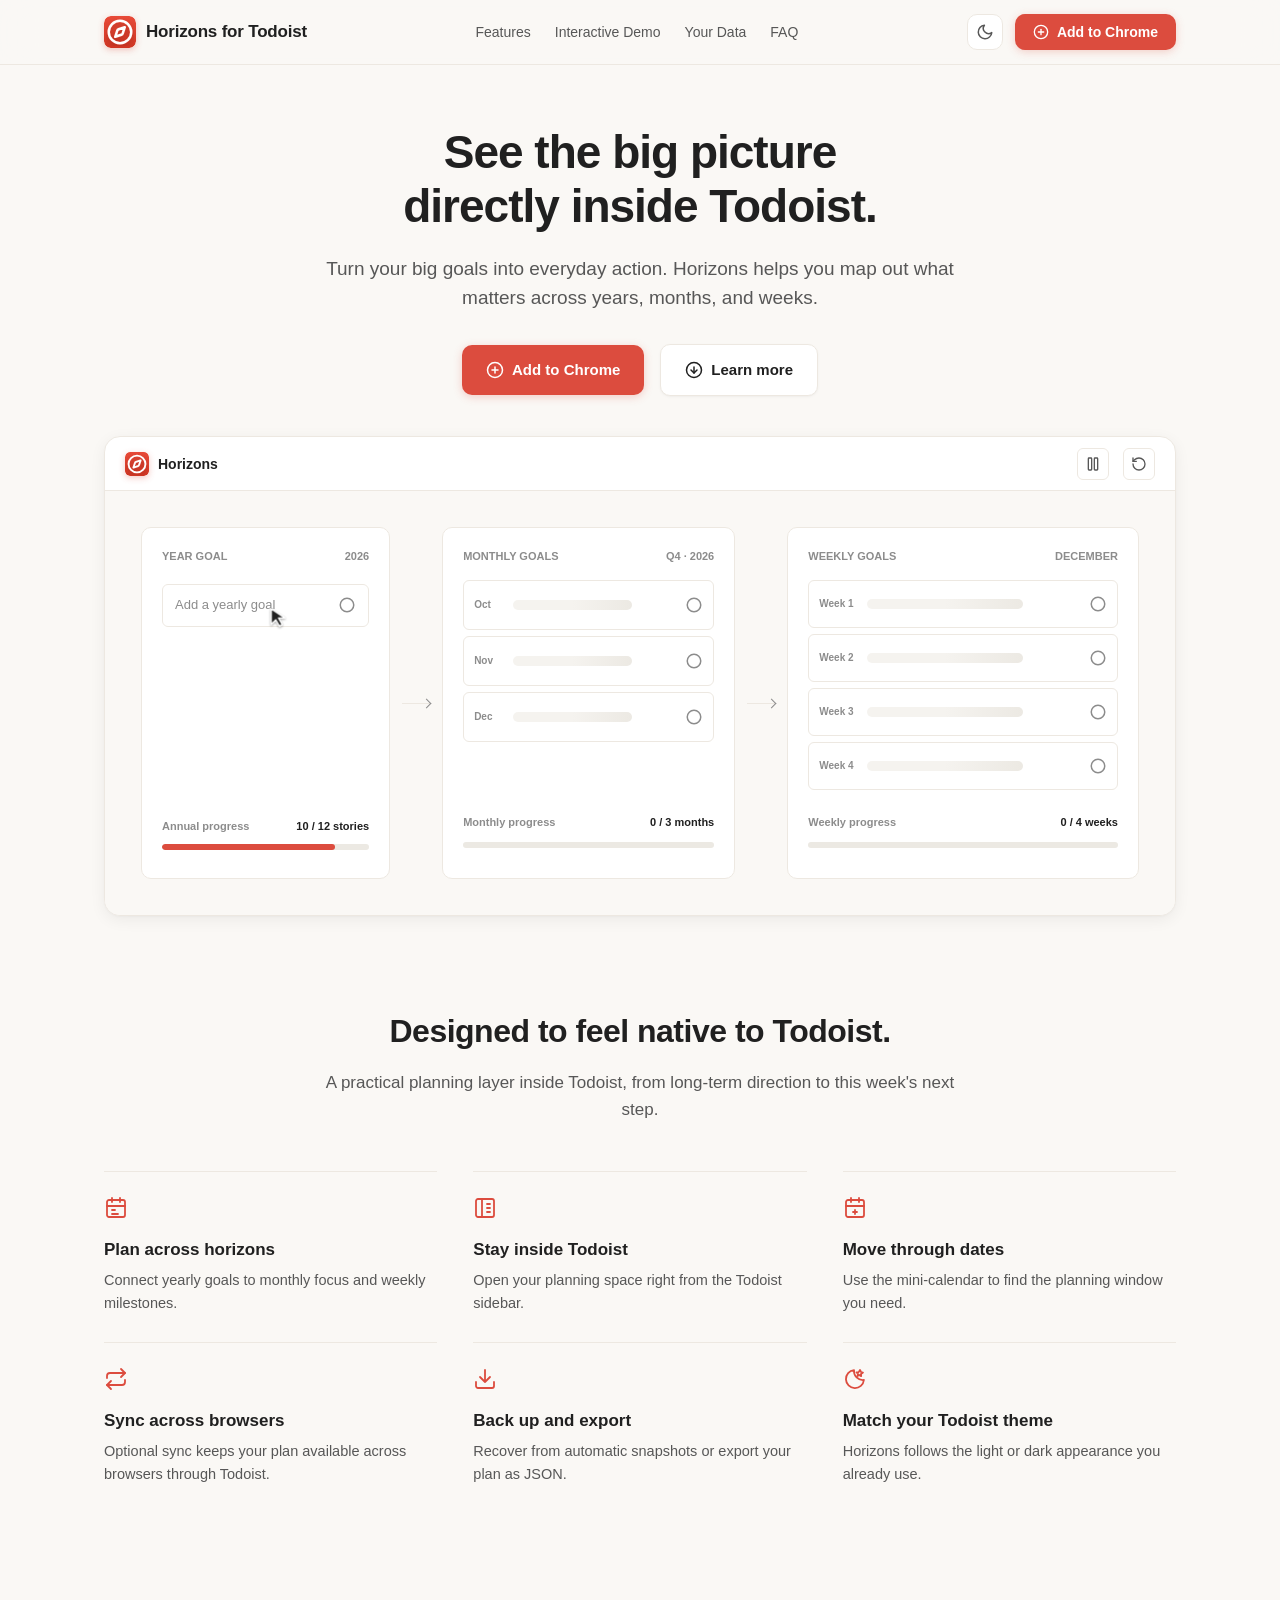
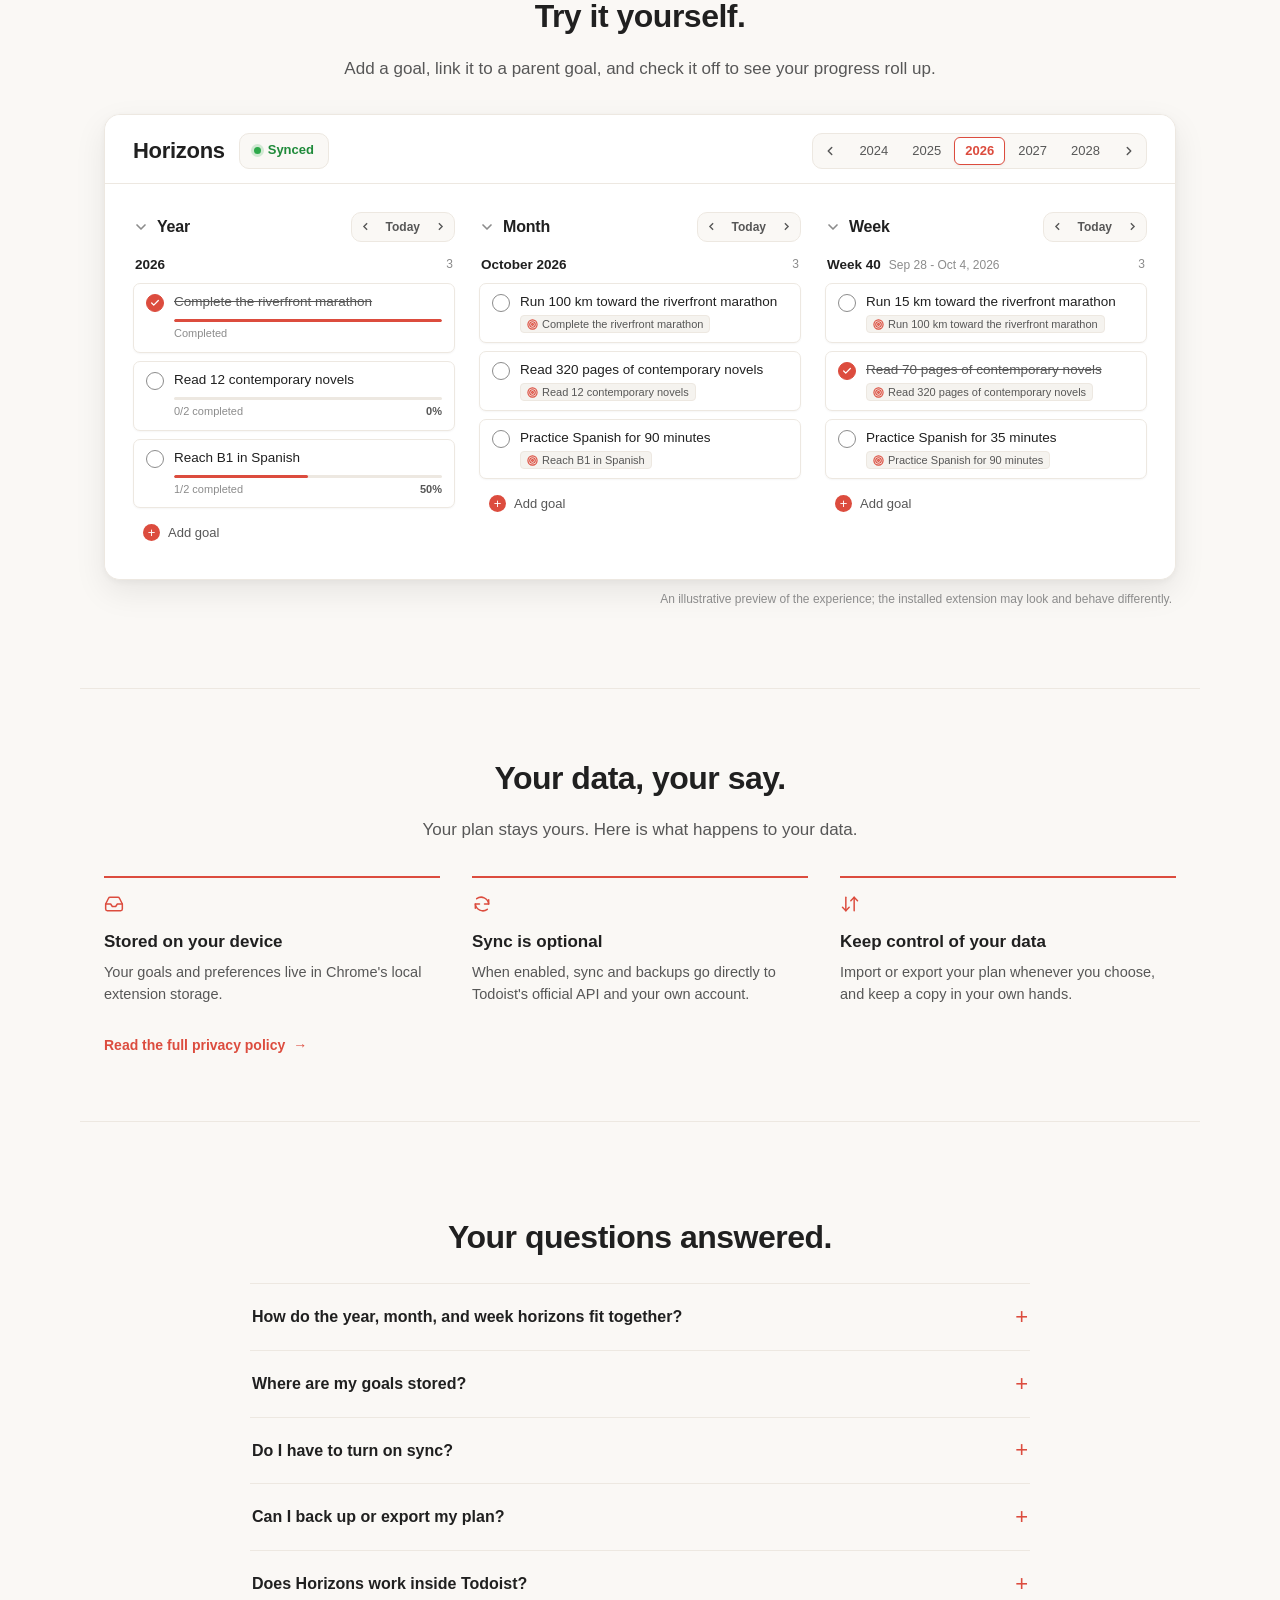
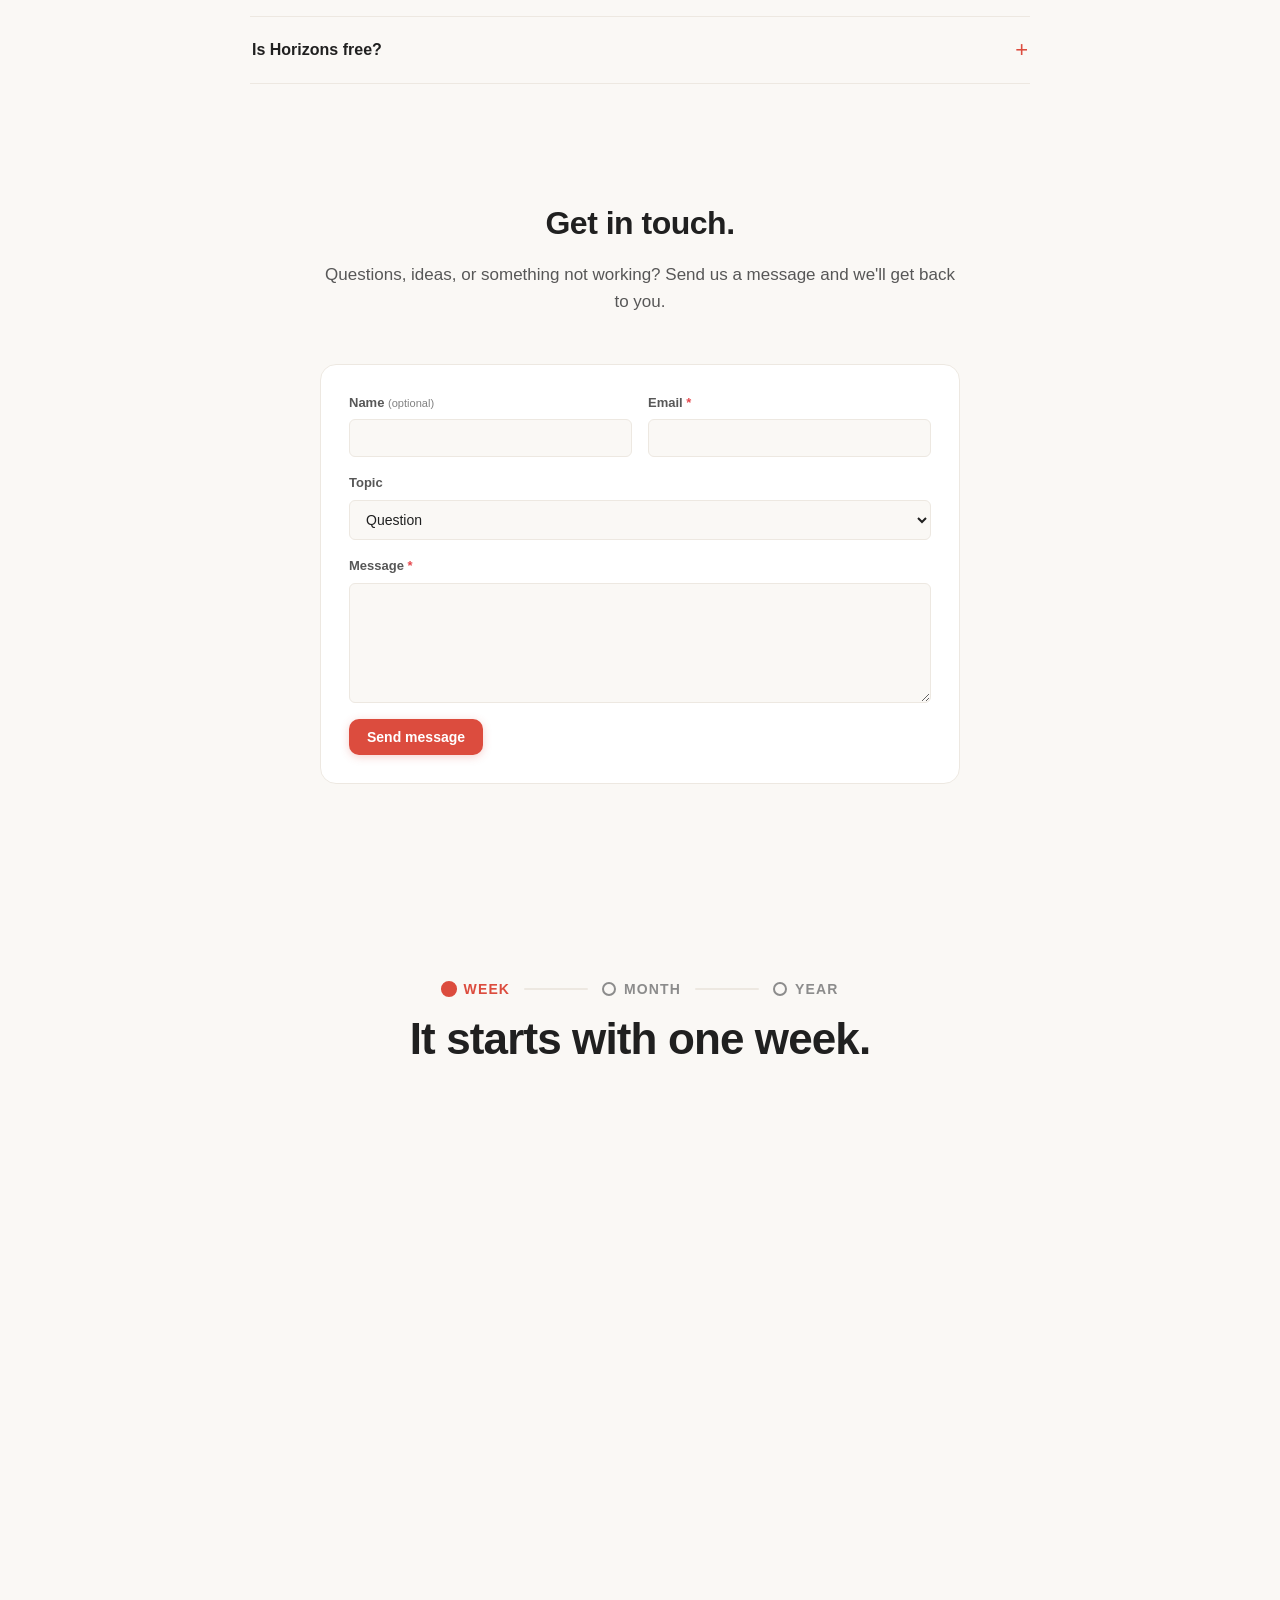
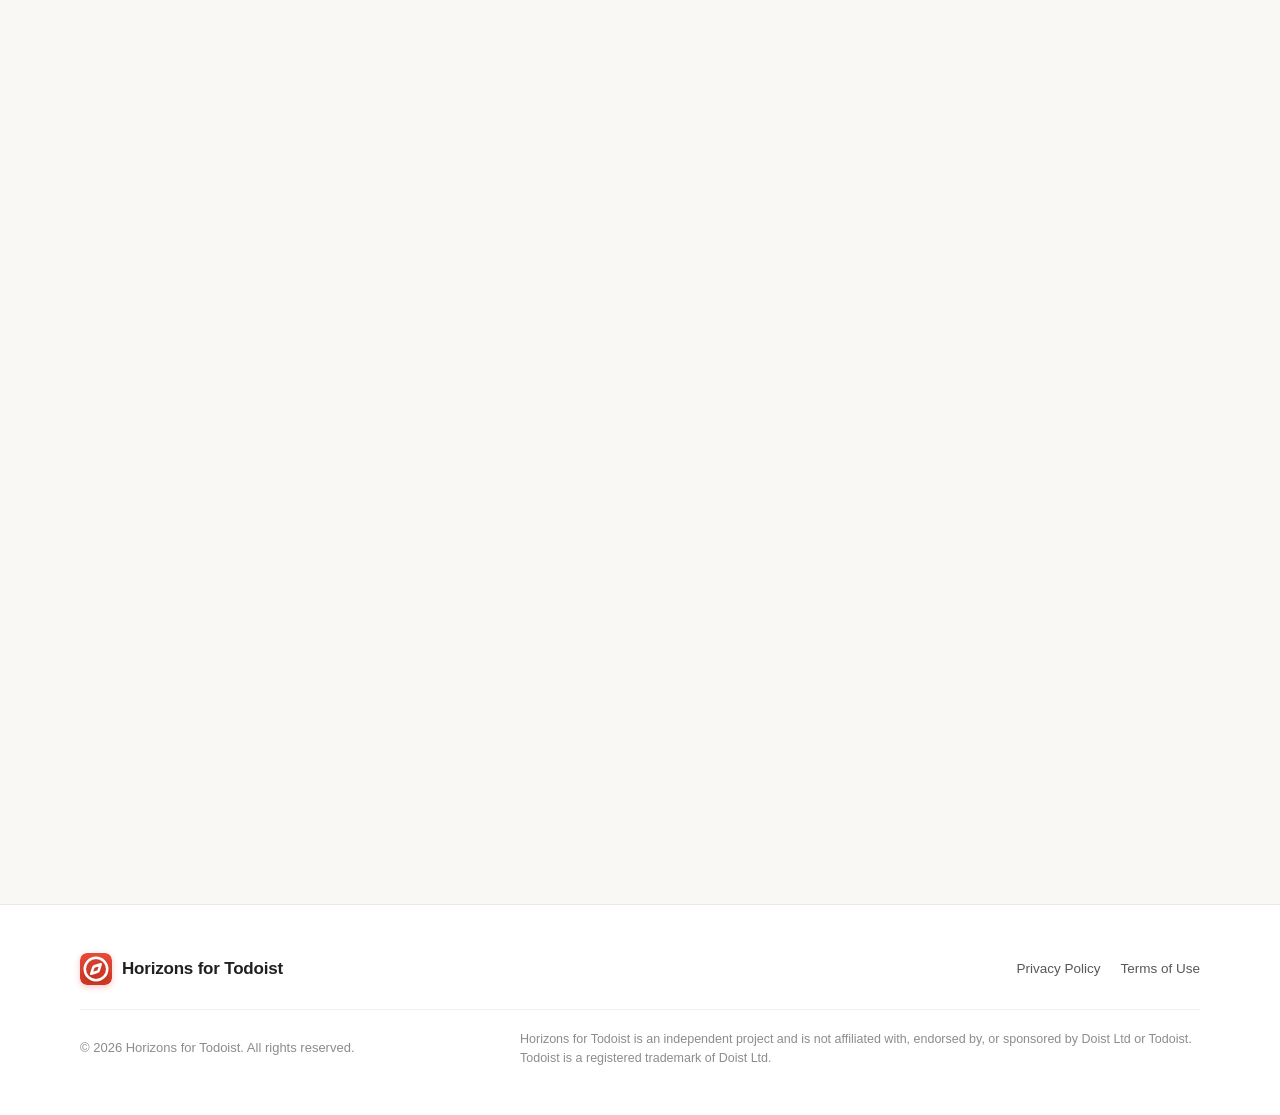
==== index.html @ 06fbef16 "Zoom CTA: add stacked Jan-Oct (+10 months) card beside November Co-authored-by: Copilot <223556219+C" ====
<!DOCTYPE html>
<html lang="en">
<head>
  <meta charset="UTF-8">
  <meta name="viewport" content="width=device-width, initial-scale=1.0">
  <meta http-equiv="Content-Security-Policy" content="default-src 'self'; script-src 'self' 'unsafe-inline'; style-src 'self' 'unsafe-inline'; img-src 'self' data:; font-src 'self'; connect-src https://api.web3forms.com; form-action https://api.web3forms.com; object-src 'none'; base-uri 'self'">
  <meta name="referrer" content="strict-origin-when-cross-origin">
  <title>Horizons for Todoist: Plan Long-Term Goals Directly Inside Todoist</title>
  <meta name="description" content="Connect your daily tasks to your biggest life goals. Multi-tiered horizon planning (Year, Month, Week) for Todoist. 100% private and free to use.">
  <link rel="stylesheet" href="style.css?v=20261005-g">
  <link rel="icon" type="image/svg+xml" href="assets/icon/icon.svg">
  <link rel="icon" type="image/png" sizes="32x32" href="assets/icon/32.png">
  <link rel="apple-touch-icon" href="assets/icon/128.png">
</head>
<body>
  <header class="site-header">
    <div class="header-inner">
      <a href="index.html" class="brand">
        <div class="brand-icon"><img src="assets/icon/icon.svg" alt="" width="32" height="32">
        </div>
        <span>Horizons for Todoist</span>
      </a>

      <nav class="site-nav">
        <a href="#upgrades" class="nav-link">Features</a>
        <a href="#preview" class="nav-link">Interactive Demo</a>
        <a href="#privacy-by-design" class="nav-link">Your Data</a>
        <a href="#faq" class="nav-link">FAQ</a>
      </nav>

      <div class="header-actions">
        <button id="themeToggle" class="theme-toggle-btn" aria-label="Toggle theme" title="Toggle theme">
          <svg id="themeIconSun" width="18" height="18" viewBox="0 0 24 24" fill="none" stroke="currentColor" stroke-width="2" stroke-linecap="round" stroke-linejoin="round" style="display: none;">
            <circle cx="12" cy="12" r="5"></circle>
            <line x1="12" y1="1" x2="12" y2="3"></line>
            <line x1="12" y1="21" x2="12" y2="23"></line>
            <line x1="4.22" y1="4.22" x2="5.64" y2="5.64"></line>
            <line x1="18.36" y1="18.36" x2="19.78" y2="19.78"></line>
            <line x1="1" y1="12" x2="3" y2="12"></line>
            <line x1="21" y1="12" x2="23" y2="12"></line>
            <line x1="4.22" y1="19.78" x2="5.64" y2="18.36"></line>
            <line x1="18.36" y1="5.64" x2="19.78" y2="4.22"></line>
          </svg>
          <svg id="themeIconMoon" width="18" height="18" viewBox="0 0 24 24" fill="none" stroke="currentColor" stroke-width="2" stroke-linecap="round" stroke-linejoin="round">
            <path d="M21 12.79A9 9 0 1 1 11.21 3 7 7 0 0 0 21 12.79z"></path>
          </svg>
        </button>

        <a href="https://chromewebstore.google.com/" target="_blank" rel="noopener" class="btn btn-primary">
          <svg aria-hidden="true" width="16" height="16" viewBox="0 0 24 24" fill="none" stroke="currentColor" stroke-width="2" stroke-linecap="round" stroke-linejoin="round">
            <circle cx="12" cy="12" r="10"></circle>
            <path d="M8 12h8"></path>
            <path d="M12 8v8"></path>
          </svg>
          <span>Add to Chrome</span>
        </a>
      </div>
    </div>
  </header>

  <main>
    <!-- Hero Section -->
    <section class="hero page-intro">
      <h1>See the big picture<br>directly inside Todoist.</h1>

      <p class="lead">
        Turn your big goals into everyday action. Horizons helps you map out what matters across years, months, and weeks.
      </p>

      <div class="hero-cta">
        <a href="https://chromewebstore.google.com/" target="_blank" rel="noopener" class="btn btn-primary btn-lg">
          <svg aria-hidden="true" width="18" height="18" viewBox="0 0 24 24" fill="none" stroke="currentColor" stroke-width="2" stroke-linecap="round" stroke-linejoin="round">
            <circle cx="12" cy="12" r="10"></circle>
            <path d="M8 12h8"></path>
            <path d="M12 8v8"></path>
          </svg>
          <span>Add to Chrome</span>
        </a>
        <a href="#walkthrough" class="btn btn-secondary btn-lg js-learn-more">
          <svg aria-hidden="true" width="18" height="18" viewBox="0 0 24 24" fill="none" stroke="currentColor" stroke-width="2" stroke-linecap="round" stroke-linejoin="round">
            <circle cx="12" cy="12" r="10"></circle>
            <path d="M12 8v8"></path>
            <path d="m8 12 4 4 4-4"></path>
          </svg>
          <span>Learn more</span>
        </a>
      </div>
    </section>

    <section class="section-container walkthrough-section" id="walkthrough" aria-labelledby="journey-demo-label">
      <figure class="journey-demo scroll-reveal" aria-labelledby="journey-demo-label">
        <figcaption class="journey-demo-toolbar">
          <span class="journey-demo-label" id="journey-demo-label"><span class="brand-icon journey-demo-logo" aria-hidden="true"><img src="assets/icon/icon.svg" alt="" width="24" height="24"></span> Horizons</span>
          <div class="journey-demo-controls">
            <button class="journey-demo-toggle journey-icon-button" type="button" aria-pressed="false" aria-label="Pause sequence" title="Pause sequence" hidden><svg class="icon-pause" aria-hidden="true" viewBox="0 0 24 24" width="16" height="16" fill="none" stroke="currentColor" stroke-width="2" stroke-linecap="round" stroke-linejoin="round"><rect x="14" y="3" width="5" height="18" rx="1"/><rect x="5" y="3" width="5" height="18" rx="1"/></svg><svg class="icon-play" aria-hidden="true" viewBox="0 0 24 24" width="16" height="16" fill="none" stroke="currentColor" stroke-width="2" stroke-linecap="round" stroke-linejoin="round"><path d="M5 5a2 2 0 0 1 3.008-1.728l11.997 6.998a2 2 0 0 1 .003 3.458l-12 7A2 2 0 0 1 5 19z"/></svg></button>
            <button class="journey-demo-restart journey-icon-button" type="button" aria-label="Restart sequence" title="Restart sequence" hidden><svg aria-hidden="true" viewBox="0 0 24 24" width="16" height="16" fill="none" stroke="currentColor" stroke-width="2" stroke-linecap="round" stroke-linejoin="round"><path d="M3 12a9 9 0 1 0 9-9 9.75 9.75 0 0 0-6.74 2.74L3 8"/><path d="M3 3v5h5"/></svg></button>
          </div>
        </figcaption>

        <div class="journey-flow is-full-flow">
          <article class="journey-step journey-year">
            <div class="journey-step-label"><span>Year goal</span><span>2026</span></div>
            <div class="journey-goal-entry journey-year-entry is-saved">
              <span class="journey-goal-copy" data-placeholder="Add a yearly goal">Write 12 short stories</span>
                <span class="journey-goal-check journey-year-check is-complete">
              <svg aria-hidden="true" viewBox="0 0 24 24" fill="none" stroke="currentColor" stroke-width="2" stroke-linecap="round" stroke-linejoin="round"><circle cx="12" cy="12" r="9"></circle><path class="journey-check-path" d="m8 12 2.5 2.5L16 9"></path></svg>
                </span>
            </div>
            <div class="journey-year-progress" aria-hidden="true">
              <div class="journey-progress-line">
                <span>Annual progress</span>
                <span class="journey-year-count">12 / 12 stories</span>
              </div>
              <div class="journey-progress-track"><span class="journey-year-fill journey-progress-fill"></span></div>
            </div>
          </article>

          <span class="journey-connector journey-connector-year-quarter" aria-hidden="true"></span>

          <article class="journey-step journey-quarter">
            <div class="journey-step-label"><span>Monthly goals</span><span>Q4 · 2026</span></div>
            <ul class="journey-month-list">
              <li class="journey-month-item is-complete" data-month="October">
                <span class="journey-month-name">Oct</span>
                <div class="journey-goal-entry is-saved">
                  <span class="journey-goal-copy" data-placeholder="Add a monthly goal">Write story 10</span>
                </div>
                <span class="journey-goal-check journey-month-check is-complete">
                  <svg aria-hidden="true" viewBox="0 0 24 24" fill="none" stroke="currentColor" stroke-width="2" stroke-linecap="round" stroke-linejoin="round"><circle cx="12" cy="12" r="9"></circle><path class="journey-check-path" d="m8 12 2.5 2.5L16 9"></path></svg>
                </span>
              </li>
              <li class="journey-month-item is-complete" data-month="November">
                <span class="journey-month-name">Nov</span>
                <div class="journey-goal-entry is-saved">
                  <span class="journey-goal-copy" data-placeholder="Add a monthly goal">Write story 11</span>
                </div>
                <span class="journey-goal-check journey-month-check is-complete">
                  <svg aria-hidden="true" viewBox="0 0 24 24" fill="none" stroke="currentColor" stroke-width="2" stroke-linecap="round" stroke-linejoin="round"><circle cx="12" cy="12" r="9"></circle><path class="journey-check-path" d="m8 12 2.5 2.5L16 9"></path></svg>
                </span>
              </li>
              <li class="journey-month-item is-complete" data-month="December">
                <span class="journey-month-name">Dec</span>
                <div class="journey-goal-entry is-saved">
                  <span class="journey-goal-copy" data-placeholder="Add a monthly goal">Write story 12</span>
                </div>
                <span class="journey-goal-check journey-month-check is-complete">
                  <svg aria-hidden="true" viewBox="0 0 24 24" fill="none" stroke="currentColor" stroke-width="2" stroke-linecap="round" stroke-linejoin="round"><circle cx="12" cy="12" r="9"></circle><path class="journey-check-path" d="m8 12 2.5 2.5L16 9"></path></svg>
                </span>
              </li>
            </ul>
            <div class="journey-quarter-progress" aria-hidden="true">
              <div class="journey-progress-line"><span>Monthly progress</span><span class="journey-quarter-count">3 / 3 months</span></div>
              <div class="journey-progress-track"><span class="journey-quarter-fill journey-progress-fill"></span></div>
            </div>
          </article>

          <span class="journey-connector journey-connector-quarter-weeks" aria-hidden="true"></span>

          <article class="journey-step journey-weeks">
            <div class="journey-step-label"><span>Weekly goals</span><span class="journey-week-month">December</span></div>
            <ul class="journey-week-list">
              <li class="journey-week-item is-complete" data-week="1">
                <span class="journey-week-number">Week 1</span>
                <div class="journey-goal-entry is-saved">
                  <span class="journey-goal-copy" data-placeholder="Add a weekly goal">Outline story 12</span>
                </div>
                <span class="journey-goal-check journey-week-check is-complete"><svg aria-hidden="true" viewBox="0 0 24 24" fill="none" stroke="currentColor" stroke-width="2" stroke-linecap="round" stroke-linejoin="round"><circle cx="12" cy="12" r="9"></circle><path class="journey-check-path" d="m8 12 2.5 2.5L16 9"></path></svg></span>
              </li>
              <li class="journey-week-item is-complete" data-week="2">
                <span class="journey-week-number">Week 2</span>
                <div class="journey-goal-entry is-saved">
                  <span class="journey-goal-copy" data-placeholder="Add a weekly goal">Draft the first half</span>
                </div>
                <span class="journey-goal-check journey-week-check is-complete"><svg aria-hidden="true" viewBox="0 0 24 24" fill="none" stroke="currentColor" stroke-width="2" stroke-linecap="round" stroke-linejoin="round"><circle cx="12" cy="12" r="9"></circle><path class="journey-check-path" d="m8 12 2.5 2.5L16 9"></path></svg></span>
              </li>
              <li class="journey-week-item is-complete" data-week="3">
                <span class="journey-week-number">Week 3</span>
                <div class="journey-goal-entry is-saved">
                  <span class="journey-goal-copy" data-placeholder="Add a weekly goal">Finish the draft</span>
                </div>
                <span class="journey-goal-check journey-week-check is-complete"><svg aria-hidden="true" viewBox="0 0 24 24" fill="none" stroke="currentColor" stroke-width="2" stroke-linecap="round" stroke-linejoin="round"><circle cx="12" cy="12" r="9"></circle><path class="journey-check-path" d="m8 12 2.5 2.5L16 9"></path></svg></span>
              </li>
              <li class="journey-week-item is-complete" data-week="4">
                <span class="journey-week-number">Week 4</span>
                <div class="journey-goal-entry is-saved">
                  <span class="journey-goal-copy" data-placeholder="Add a weekly goal">Revise and submit</span>
                </div>
                <span class="journey-goal-check journey-week-check is-complete"><svg aria-hidden="true" viewBox="0 0 24 24" fill="none" stroke="currentColor" stroke-width="2" stroke-linecap="round" stroke-linejoin="round"><circle cx="12" cy="12" r="9"></circle><path class="journey-check-path" d="m8 12 2.5 2.5L16 9"></path></svg></span>
              </li>
            </ul>
            <div class="journey-week-progress" aria-hidden="true">
              <div class="journey-progress-line"><span>Weekly progress</span><span class="journey-week-count">4 / 4 weeks</span></div>
              <div class="journey-progress-track"><span class="journey-week-fill journey-progress-fill"></span></div>
            </div>
          </article>
        </div>
        <svg class="journey-cursor" aria-hidden="true" viewBox="0 0 24 24"><path d="M5 3v17l5-5 4 7 3-2-4-7h7L5 3z"></path></svg>
      </figure>
    </section>

    <section class="section-container upgrade-section" id="upgrades" aria-labelledby="upgrades-title">
      <div class="section-header">
        <h2 id="upgrades-title">Designed to feel native to Todoist.</h2>
        <p>A practical planning layer inside Todoist, from long-term direction to this week's next step.</p>
      </div>

      <div class="upgrade-grid">
        <article class="upgrade-item scroll-reveal">
          <svg aria-hidden="true" viewBox="0 0 24 24" fill="none" stroke="currentColor" stroke-width="1.8" stroke-linecap="round" stroke-linejoin="round">
            <rect x="3" y="4" width="18" height="17" rx="2"></rect>
            <path d="M16 2v4M8 2v4M3 10h18M8 14h3M8 18h6"></path>
          </svg>
          <h3>Plan across horizons</h3>
          <p>Connect yearly goals to monthly focus and weekly milestones.</p>
        </article>

        <article class="upgrade-item scroll-reveal">
          <svg aria-hidden="true" viewBox="0 0 24 24" fill="none" stroke="currentColor" stroke-width="1.8" stroke-linecap="round" stroke-linejoin="round">
            <rect x="3" y="3" width="18" height="18" rx="2"></rect>
            <path d="M9 3v18M14 8h3M14 12h3M14 16h3"></path>
          </svg>
          <h3>Stay inside Todoist</h3>
          <p>Open your planning space right from the Todoist sidebar.</p>
        </article>

        <article class="upgrade-item scroll-reveal">
          <svg aria-hidden="true" viewBox="0 0 24 24" fill="none" stroke="currentColor" stroke-width="1.8" stroke-linecap="round" stroke-linejoin="round">
            <rect x="3" y="4" width="18" height="17" rx="2"></rect>
            <path d="M16 2v4M8 2v4M3 10h18M12 14v4m-2-2h4"></path>
          </svg>
          <h3>Move through dates</h3>
          <p>Use the mini-calendar to find the planning window you need.</p>
        </article>

        <article class="upgrade-item scroll-reveal">
          <svg aria-hidden="true" viewBox="0 0 24 24" fill="none" stroke="currentColor" stroke-width="1.8" stroke-linecap="round" stroke-linejoin="round">
            <path d="m17 2 4 4-4 4"></path>
            <path d="M3 11V9a3 3 0 0 1 3-3h15M7 22l-4-4 4-4"></path>
            <path d="M21 13v2a3 3 0 0 1-3 3H3"></path>
          </svg>
          <h3>Sync across browsers</h3>
          <p>Optional sync keeps your plan available across browsers through Todoist.</p>
        </article>

        <article class="upgrade-item scroll-reveal">
          <svg aria-hidden="true" viewBox="0 0 24 24" fill="none" stroke="currentColor" stroke-width="1.8" stroke-linecap="round" stroke-linejoin="round">
            <path d="M21 15v4a2 2 0 0 1-2 2H5a2 2 0 0 1-2-2v-4"></path>
            <path d="m7 10 5 5 5-5M12 15V3"></path>
          </svg>
          <h3>Back up and export</h3>
          <p>Recover from automatic snapshots or export your plan as JSON.</p>
        </article>

        <article class="upgrade-item scroll-reveal">
          <svg aria-hidden="true" viewBox="0 0 24 24" fill="none" stroke="currentColor" stroke-width="1.8" stroke-linecap="round" stroke-linejoin="round">
            <path d="M20.9 13A9 9 0 0 1 11 3.1 9 9 0 1 0 20.9 13Z"></path>
            <path d="m17 3 1 2 2 .5-2 1.5.2 2.2L16.5 8l-2 1 .6-2.2-1.6-1.5 2.2-.2L17 3Z"></path>
          </svg>
          <h3>Match your Todoist theme</h3>
          <p>Horizons follows the light or dark appearance you already use.</p>
        </article>
      </div>
    </section>

    <!-- Interactive Demo Section -->
    <section class="preview-container" id="preview" aria-labelledby="walkthrough-title">
      <div class="section-header">
        <h2 id="walkthrough-title">Try it yourself.</h2>
        <p>Add a goal, link it to a parent goal, and check it off to see your progress roll up.</p>
      </div>

      <div class="preview-shell">
        <!-- Authentic Horizons Header -->
        <div class="preview-app-topbar scroll-reveal">
          <div class="preview-app-brand">
            <h2 class="preview-app-heading">Horizons</h2>
            <div class="preview-status-indicator" title="Sync Status: All goals synced">
              <span class="preview-status-inner">
                <span class="preview-status-dot"></span>
                <span class="preview-status-text">Synced</span>
              </span>
            </div>
          </div>

          <!-- Year Navigation Bar matching extension -->
          <div class="preview-year-nav">
            <button type="button" class="preview-year-arrow" id="year-previous" onclick="shiftYear(-1)" title="Previous year" aria-label="Previous year">
              <svg width="14" height="14" viewBox="0 0 24 24" fill="none" stroke="currentColor" stroke-width="2.5" stroke-linecap="round" stroke-linejoin="round">
                <polyline points="15 18 9 12 15 6"></polyline>
              </svg>
            </button>
            <div class="preview-year-buttons" id="yearButtons" role="group" aria-label="Select year"></div>
            <button type="button" class="preview-year-arrow" id="year-next" onclick="shiftYear(1)" title="Next year" aria-label="Next year">
              <svg width="14" height="14" viewBox="0 0 24 24" fill="none" stroke="currentColor" stroke-width="2.5" stroke-linecap="round" stroke-linejoin="round">
                <polyline points="9 18 15 12 9 6"></polyline>
              </svg>
            </button>
          </div>
        </div>

        <!-- Workspaces stacked vertically matching actual extension -->
        <div class="preview-workspaces">
          <!-- 1. Year Section -->
          <section class="preview-tier-section scroll-reveal" id="tier-year">
            <div class="preview-section-header">
              <div class="preview-section-left" role="button" tabindex="0" aria-expanded="true" aria-controls="content-year" onclick="toggleTierCollapse('year')" onkeydown="handleTierCollapseKey(event, 'year')">
                <svg class="tier-chevron" id="chevron-year" width="16" height="16" viewBox="0 0 24 24" fill="none" stroke="currentColor" stroke-width="2.5" stroke-linecap="round" stroke-linejoin="round">
                  <polyline points="6 9 12 15 18 9"></polyline>
                </svg>
                <h3 class="preview-section-title">Year</h3>
              </div>
              <div class="preview-section-controls">
                <div class="preview-nav-group">
                  <button type="button" class="preview-nav-arrow" id="year-horizon-previous" onclick="shiftYear(-1)" title="Previous year" aria-label="Previous year">
                    <svg width="13" height="13" viewBox="0 0 24 24" fill="none" stroke="currentColor" stroke-width="2.5"><polyline points="15 18 9 12 15 6"></polyline></svg>
                  </button>
                  <button type="button" class="preview-nav-today" id="year-horizon-today" onclick="selectToday('year')">Today</button>
                  <button type="button" class="preview-nav-arrow" id="year-horizon-next" onclick="shiftYear(1)" title="Next year" aria-label="Next year">
                    <svg width="13" height="13" viewBox="0 0 24 24" fill="none" stroke="currentColor" stroke-width="2.5"><polyline points="9 18 15 12 9 6"></polyline></svg>
                  </button>
                </div>
              </div>
            </div>
            <div class="tier-content" id="content-year">
              <div class="preview-lane-header">
                <span class="preview-lane-label" id="laneTitle-year">2026</span>
                <span class="preview-lane-count" id="count-year">3</span>
              </div>
              <div class="tier-goal-list" id="goalList-year"></div>
              <button type="button" class="mini-add-trigger" id="addBtn-year" onclick="openComposerForTier('year')">
                <span class="plus-circle">+</span>
                <span>Add goal</span>
              </button>
              <div class="mini-inline-composer" id="composer-year">
                <input type="text" class="mini-composer-input" id="input-year" placeholder="Add yearly goal..." onkeydown="handleComposerKey(event, 'year')">
                <div class="mini-composer-actions">
                  <button type="button" class="mini-composer-btn-cancel" onclick="closeComposerForTier('year')">Cancel</button>
                  <button type="button" class="mini-composer-btn-save" onclick="submitGoalForTier('year')">Add goal</button>
                </div>
              </div>
            </div>
          </section>

          <!-- 2. Month Section -->
          <section class="preview-tier-section scroll-reveal" id="tier-month">
            <div class="preview-section-header">
              <div class="preview-section-left" role="button" tabindex="0" aria-expanded="true" aria-controls="content-month" onclick="toggleTierCollapse('month')" onkeydown="handleTierCollapseKey(event, 'month')">
                <svg class="tier-chevron" id="chevron-month" width="16" height="16" viewBox="0 0 24 24" fill="none" stroke="currentColor" stroke-width="2.5" stroke-linecap="round" stroke-linejoin="round">
                  <polyline points="6 9 12 15 18 9"></polyline>
                </svg>
                <h3 class="preview-section-title">Month</h3>
              </div>
              <div class="preview-section-controls">
                <div class="preview-nav-group">
                  <button type="button" class="preview-nav-arrow" id="month-previous" onclick="shiftPeriod('month', -1)" title="Previous month" aria-label="Previous month">
                    <svg width="13" height="13" viewBox="0 0 24 24" fill="none" stroke="currentColor" stroke-width="2.5"><polyline points="15 18 9 12 15 6"></polyline></svg>
                  </button>
                  <button type="button" class="preview-nav-today" onclick="selectToday('month')">Today</button>
                  <button type="button" class="preview-nav-arrow" id="month-next" onclick="shiftPeriod('month', 1)" title="Next month" aria-label="Next month">
                    <svg width="13" height="13" viewBox="0 0 24 24" fill="none" stroke="currentColor" stroke-width="2.5"><polyline points="9 18 15 12 9 6"></polyline></svg>
                  </button>
                </div>
              </div>
            </div>
            <div class="tier-content" id="content-month">
              <div class="preview-lane-header">
                <span class="preview-lane-label" id="laneTitle-month">October</span>
                <span class="preview-lane-count" id="count-month">3</span>
              </div>
              <div class="tier-goal-list" id="goalList-month"></div>
              <button type="button" class="mini-add-trigger" id="addBtn-month" onclick="openComposerForTier('month')">
                <span class="plus-circle">+</span>
                <span>Add goal</span>
              </button>
              <div class="mini-inline-composer" id="composer-month">
                <input type="text" class="mini-composer-input" id="input-month" placeholder="Add monthly focus..." onkeydown="handleComposerKey(event, 'month')">
                <label class="mini-composer-parent">
                  <span>Parent goal</span>
                  <select class="mini-composer-select" id="parent-month"></select>
                </label>
                <div class="mini-composer-actions">
                  <button type="button" class="mini-composer-btn-cancel" onclick="closeComposerForTier('month')">Cancel</button>
                  <button type="button" class="mini-composer-btn-save" onclick="submitGoalForTier('month')">Add goal</button>
                </div>
              </div>
            </div>
          </section>

          <!-- 3. Week Section -->
          <section class="preview-tier-section scroll-reveal" id="tier-week">
            <div class="preview-section-header">
              <div class="preview-section-left" role="button" tabindex="0" aria-expanded="true" aria-controls="content-week" onclick="toggleTierCollapse('week')" onkeydown="handleTierCollapseKey(event, 'week')">
                <svg class="tier-chevron" id="chevron-week" width="16" height="16" viewBox="0 0 24 24" fill="none" stroke="currentColor" stroke-width="2.5" stroke-linecap="round" stroke-linejoin="round">
                  <polyline points="6 9 12 15 18 9"></polyline>
                </svg>
                <h3 class="preview-section-title">Week</h3>
              </div>
              <div class="preview-section-controls">
                <div class="preview-nav-group">
                  <button type="button" class="preview-nav-arrow" id="week-previous" onclick="shiftPeriod('week', -1)" title="Previous week" aria-label="Previous week">
                    <svg width="13" height="13" viewBox="0 0 24 24" fill="none" stroke="currentColor" stroke-width="2.5"><polyline points="15 18 9 12 15 6"></polyline></svg>
                  </button>
                  <button type="button" class="preview-nav-today" onclick="selectToday('week')">Today</button>
                  <button type="button" class="preview-nav-arrow" id="week-next" onclick="shiftPeriod('week', 1)" title="Next week" aria-label="Next week">
                    <svg width="13" height="13" viewBox="0 0 24 24" fill="none" stroke="currentColor" stroke-width="2.5"><polyline points="9 18 15 12 9 6"></polyline></svg>
                  </button>
                </div>
              </div>
            </div>
            <div class="tier-content" id="content-week">
              <div class="preview-lane-header">
                <div class="preview-week-header-info">
                  <span class="preview-lane-label" id="laneTitle-week">Week 40</span>
                  <span class="preview-week-dates" id="laneDates-week"></span>
                </div>
                <span class="preview-lane-count" id="count-week">3</span>
              </div>
              <div class="tier-goal-list" id="goalList-week"></div>
              <button type="button" class="mini-add-trigger" id="addBtn-week" onclick="openComposerForTier('week')">
                <span class="plus-circle">+</span>
                <span>Add goal</span>
              </button>
              <div class="mini-inline-composer" id="composer-week">
                <input type="text" class="mini-composer-input" id="input-week" placeholder="Add weekly milestone..." onkeydown="handleComposerKey(event, 'week')">
                <label class="mini-composer-parent">
                  <span>Parent goal</span>
                  <select class="mini-composer-select" id="parent-week"></select>
                </label>
                <div class="mini-composer-actions">
                  <button type="button" class="mini-composer-btn-cancel" onclick="closeComposerForTier('week')">Cancel</button>
                  <button type="button" class="mini-composer-btn-save" onclick="submitGoalForTier('week')">Add goal</button>
                </div>
              </div>
            </div>
          </section>
        </div>
      </div>
      <p class="preview-disclaimer scroll-reveal">An illustrative preview of the experience; the installed extension may look and behave differently.</p>
    </section>

    <section class="section-container privacy-section" id="privacy-by-design" aria-labelledby="privacy-title">
      <div class="section-header">
        <h2 id="privacy-title">Your data, your say.</h2>
        <p>Your plan stays yours. Here is what happens to your data.</p>
      </div>

      <div class="privacy-grid">
        <article class="privacy-point scroll-reveal">
          <svg class="privacy-icon" aria-hidden="true" viewBox="0 0 24 24" fill="none" stroke="currentColor" stroke-width="1.8" stroke-linecap="round" stroke-linejoin="round">
            <path d="M22 12h-6l-2 3h-4l-2-3H2"></path>
            <path d="M5.45 5.11 2 12v6a2 2 0 0 0 2 2h16a2 2 0 0 0 2-2v-6l-3.45-6.89A2 2 0 0 0 16.76 4H7.24a2 2 0 0 0-1.79 1.11Z"></path>
          </svg>
          <h3>Stored on your device</h3>
          <p>Your goals and preferences live in Chrome's local extension storage.</p>
        </article>
        <article class="privacy-point scroll-reveal">
          <svg class="privacy-icon" aria-hidden="true" viewBox="0 0 24 24" fill="none" stroke="currentColor" stroke-width="1.8" stroke-linecap="round" stroke-linejoin="round">
            <path d="M20 7v5h-5"></path>
            <path d="M4 17v-5h5"></path>
            <path d="M5.64 5.64A9 9 0 0 1 20 12"></path>
            <path d="M18.36 18.36A9 9 0 0 1 4 12"></path>
          </svg>
          <h3>Sync is optional</h3>
          <p>When enabled, sync and backups go directly to Todoist's official API and your own account.</p>
        </article>
        <article class="privacy-point scroll-reveal">
          <svg class="privacy-icon" aria-hidden="true" viewBox="0 0 24 24" fill="none" stroke="currentColor" stroke-width="1.8" stroke-linecap="round" stroke-linejoin="round">
            <path d="m3 16 4 4 4-4"></path>
            <path d="M7 20V4"></path>
            <path d="m21 8-4-4-4 4"></path>
            <path d="M17 4v16"></path>
          </svg>
          <h3>Keep control of your data</h3>
          <p>Import or export your plan whenever you choose, and keep a copy in your own hands.</p>
        </article>
      </div>

      <a class="privacy-link" href="privacy.html">Read the full privacy policy <span aria-hidden="true">→</span></a>
    </section>

    <section class="section-container faq-section" id="faq" aria-labelledby="faq-title">
      <div class="section-header">
        <h2 id="faq-title">Your questions answered.</h2>
      </div>

      <div class="faq-list">
        <details class="faq-item scroll-reveal">
          <summary>How do the year, month, and week horizons fit together?</summary>
          <div class="faq-answer"><p>Yearly goals set your direction. Monthly focuses and weekly milestones break that direction into manageable steps inside Todoist.</p></div>
        </details>
        <details class="faq-item scroll-reveal">
          <summary>Where are my goals stored?</summary>
          <div class="faq-answer"><p>Goals and preferences are stored locally in your browser. If you choose to use sync or backups, the extension communicates directly with Todoist's official API.</p></div>
        </details>
        <details class="faq-item scroll-reveal">
          <summary>Do I have to turn on sync?</summary>
          <div class="faq-answer"><p>No. Sync and backups are optional. You can keep your planning data on this device.</p></div>
        </details>
        <details class="faq-item scroll-reveal">
          <summary>Can I back up or export my plan?</summary>
          <div class="faq-answer"><p>Yes. Horizons includes automatic snapshots and a JSON export so you can keep a copy of your plan.</p></div>
        </details>
        <details class="faq-item scroll-reveal">
          <summary>Does Horizons work inside Todoist?</summary>
          <div class="faq-answer"><p>Yes. Open Horizons from the Todoist sidebar and plan alongside your existing tasks.</p></div>
        </details>
        <details class="faq-item scroll-reveal">
          <summary>Is Horizons free?</summary>
          <div class="faq-answer"><p>Yes. Horizons is free to use, with no separate sign-up or monthly fee.</p></div>
        </details>
      </div>
    </section>


    <section class="section-container contact-section scroll-reveal" id="contact" aria-labelledby="contact-title">
      <div class="section-header">
        <h2 id="contact-title">Get in touch.</h2>
        <p>Questions, ideas, or something not working? Send us a message and we'll get back to you.</p>
      </div>
      <form class="contact-form" id="contact-form" action="https://api.web3forms.com/submit" method="POST">
        <input type="hidden" name="access_key" value="f91a7e7a-2f77-4b8a-9de7-323b3e25a975">
        <input type="hidden" name="subject" value="[Horizons Website] Contact">
        <input type="hidden" name="from_name" value="Horizons Website">
        <div class="contact-botcheck" aria-hidden="true">
          <input type="text" name="botcheck" tabindex="-1" autocomplete="off">
        </div>
        <div class="contact-row">
          <label class="contact-field">
            <span>Name <small class="contact-optional">(optional)</small></span>
            <input type="text" name="name" autocomplete="name" maxlength="100">
          </label>
          <label class="contact-field">
            <span>Email <span class="contact-required" aria-hidden="true">*</span></span>
            <input type="email" name="email" autocomplete="email" maxlength="100" required>
          </label>
        </div>
        <label class="contact-field">
          <span>Topic</span>
          <select name="topic">
            <option>Question</option>
            <option>Bug report</option>
            <option>Feature idea</option>
            <option>Other</option>
          </select>
        </label>
        <label class="contact-field">
          <span>Message <span class="contact-required" aria-hidden="true">*</span></span>
          <textarea name="message" rows="5" minlength="10" maxlength="3000" required></textarea>
        </label>
        <div class="contact-actions">
          <button type="submit" class="btn btn-primary">Send message</button>
          <p class="contact-status" role="status" aria-live="polite"></p>
        </div>
      </form>
    </section>
    <section class="cta-zoom" id="cta-zoom" aria-labelledby="cta-zoom-title">
      <div class="cta-zoom-sticky">
        <div class="cta-zoom-top" aria-hidden="true">
          <div class="cta-zoom-steps">
            <span class="cta-zoom-step">Week</span>
            <span class="cta-zoom-step-line"><i></i></span>
            <span class="cta-zoom-step">Month</span>
            <span class="cta-zoom-step-line"><i></i></span>
            <span class="cta-zoom-step">Year</span>
          </div>
          <p class="cta-zoom-caption">It starts with one week.</p>
        </div>
        <div class="cta-zoom-stage" aria-hidden="true">
          <div class="cta-zoom-map">
            <article class="cta-zoom-year">
              <div class="cta-zoom-card-head"><span class="cta-zoom-kicker">2026 &middot; Year goal</span><span class="cta-zoom-check" aria-hidden="true"><svg viewBox="0 0 24 24"><path d="m7 12.5 3.2 3.2L17 9"></path></svg></span></div>
              <strong class="cta-zoom-title">Run my first marathon</strong>
              <div class="cta-zoom-pips"><i></i><i></i><i></i><i></i><i></i><i></i><i></i><i></i><i></i><i></i><i></i><i></i></div>
              <span class="cta-zoom-count"><b data-zoom-year-count>10</b> / 12 months done</span>
            </article>
            <div class="cta-zoom-months">
              <article class="cta-zoom-month cta-zoom-more is-done" aria-label="January to October: 10 months done">
                <span class="cta-zoom-kicker">Jan – Oct</span>
                <strong class="cta-zoom-more-count">+10</strong>
                <span class="cta-zoom-more-label">months done</span>
                <span class="cta-zoom-check" aria-hidden="true"><svg viewBox="0 0 24 24"><path d="m7 12.5 3.2 3.2L17 9"></path></svg></span>
              </article>
              <article class="cta-zoom-month" data-zoom-month="nov">
                <div class="cta-zoom-card-head"><span class="cta-zoom-kicker">November</span><span class="cta-zoom-check" aria-hidden="true"><svg viewBox="0 0 24 24"><path d="m7 12.5 3.2 3.2L17 9"></path></svg></span></div>
                <strong class="cta-zoom-title">Peak training block</strong>
                <ul class="cta-zoom-weeks">
                  <li class="cta-zoom-week" data-zoom-focus><span class="cta-zoom-week-label">Week 1</span><span class="cta-zoom-week-text">Longest run: 32 km</span><span class="cta-zoom-check" aria-hidden="true"><svg viewBox="0 0 24 24"><path d="m7 12.5 3.2 3.2L17 9"></path></svg></span></li>
                  <li class="cta-zoom-week"><span class="cta-zoom-week-label">Week 2</span><span class="cta-zoom-week-text">Marathon-pace run</span><span class="cta-zoom-check" aria-hidden="true"><svg viewBox="0 0 24 24"><path d="m7 12.5 3.2 3.2L17 9"></path></svg></span></li>
                  <li class="cta-zoom-week"><span class="cta-zoom-week-label">Week 3</span><span class="cta-zoom-week-text">Hill repeats</span><span class="cta-zoom-check" aria-hidden="true"><svg viewBox="0 0 24 24"><path d="m7 12.5 3.2 3.2L17 9"></path></svg></span></li>
                  <li class="cta-zoom-week"><span class="cta-zoom-week-label">Week 4</span><span class="cta-zoom-week-text">Recovery week</span><span class="cta-zoom-check" aria-hidden="true"><svg viewBox="0 0 24 24"><path d="m7 12.5 3.2 3.2L17 9"></path></svg></span></li>
                </ul>
                <div class="cta-zoom-bar"><i></i></div>
              </article>
              <article class="cta-zoom-month" data-zoom-month="dec">
                <div class="cta-zoom-card-head"><span class="cta-zoom-kicker">December</span><span class="cta-zoom-check" aria-hidden="true"><svg viewBox="0 0 24 24"><path d="m7 12.5 3.2 3.2L17 9"></path></svg></span></div>
                <strong class="cta-zoom-title">Taper and race</strong>
                <ul class="cta-zoom-weeks">
                  <li class="cta-zoom-week"><span class="cta-zoom-week-label">Week 1</span><span class="cta-zoom-week-text">Start the taper</span><span class="cta-zoom-check" aria-hidden="true"><svg viewBox="0 0 24 24"><path d="m7 12.5 3.2 3.2L17 9"></path></svg></span></li>
                  <li class="cta-zoom-week"><span class="cta-zoom-week-label">Week 2</span><span class="cta-zoom-week-text">Final long run</span><span class="cta-zoom-check" aria-hidden="true"><svg viewBox="0 0 24 24"><path d="m7 12.5 3.2 3.2L17 9"></path></svg></span></li>
                  <li class="cta-zoom-week"><span class="cta-zoom-week-label">Week 3</span><span class="cta-zoom-week-text">Rest and carb-load</span><span class="cta-zoom-check" aria-hidden="true"><svg viewBox="0 0 24 24"><path d="m7 12.5 3.2 3.2L17 9"></path></svg></span></li>
                  <li class="cta-zoom-week"><span class="cta-zoom-week-label">Week 4</span><span class="cta-zoom-week-text">Race day: 42.2 km</span><span class="cta-zoom-check" aria-hidden="true"><svg viewBox="0 0 24 24"><path d="m7 12.5 3.2 3.2L17 9"></path></svg></span></li>
                </ul>
                <div class="cta-zoom-bar"><i></i></div>
              </article>
            </div>
          </div>
          <span class="cta-zoom-hint">Scroll to zoom out <svg width="14" height="14" viewBox="0 0 24 24" fill="none" stroke="currentColor" stroke-width="2" stroke-linecap="round" stroke-linejoin="round"><path d="M12 5v14"></path><path d="m19 12-7 7-7-7"></path></svg></span>
        </div>
        <div class="cta-zoom-finale">
          <h2 id="cta-zoom-title">Make room for the bigger picture.</h2>
          <p>Every week you check off moves the whole year forward.</p>
          <a href="https://chromewebstore.google.com/" target="_blank" rel="noopener" class="btn btn-primary btn-lg">
            <svg aria-hidden="true" width="18" height="18" viewBox="0 0 24 24" fill="none" stroke="currentColor" stroke-width="2" stroke-linecap="round" stroke-linejoin="round"><circle cx="12" cy="12" r="10"></circle><path d="M8 12h8M12 8v8"></path></svg>
            <span>Add to Chrome</span>
          </a>
        </div>
      </div>
    </section>
  </main>

  <footer class="site-footer">
    <div class="footer-inner">
      <div class="footer-top scroll-reveal">
        <a href="index.html" class="brand">
          <div class="brand-icon"><img src="assets/icon/icon.svg" alt="" width="32" height="32">
          </div>
          <span>Horizons for Todoist</span>
        </a>

        <div class="footer-links">
          <a href="privacy.html" class="footer-link">Privacy Policy</a>
          <a href="terms.html" class="footer-link">Terms of Use</a>
        </div>
      </div>

      <div class="footer-bottom scroll-reveal">
        <p>&copy; 2026 Horizons for Todoist. All rights reserved.</p>
        <p class="disclaimer-text">
          Horizons for Todoist is an independent project and is not affiliated with, endorsed by, or sponsored by Doist Ltd or Todoist. Todoist is a registered trademark of Doist Ltd.
        </p>
      </div>
    </div>
  </footer>

  <script>
    // Theme toggle handling
    const themeToggleBtn = document.getElementById('themeToggle');
    const sunIcon = document.getElementById('themeIconSun');
    const moonIcon = document.getElementById('themeIconMoon');

    function applyTheme(theme) {
      if (theme === 'dark') {
        document.documentElement.setAttribute('data-theme', 'dark');
        sunIcon.style.display = 'block';
        moonIcon.style.display = 'none';
      } else {
        document.documentElement.setAttribute('data-theme', 'light');
        sunIcon.style.display = 'none';
        moonIcon.style.display = 'block';
      }
    }

    const savedTheme = localStorage.getItem('th_theme');
    if (savedTheme) {
      applyTheme(savedTheme);
    } else if (window.matchMedia && window.matchMedia('(prefers-color-scheme: dark)').matches) {
      applyTheme('dark');
    } else {
      applyTheme('light');
    }

    const systemThemeQuery = window.matchMedia && window.matchMedia('(prefers-color-scheme: dark)');
    if (systemThemeQuery && systemThemeQuery.addEventListener) {
      systemThemeQuery.addEventListener('change', (event) => {
        localStorage.removeItem('th_theme');
        applyTheme(event.matches ? 'dark' : 'light');
      });
    }

    themeToggleBtn.addEventListener('click', () => {
      const current = document.documentElement.getAttribute('data-theme');
      const next = current === 'dark' ? 'light' : 'dark';
      localStorage.setItem('th_theme', next);
      applyTheme(next);
    });

    // Interactive Preview State & Logic (Authentic Todoist Horizons Preview)
    const DEMO_TODAY = new Date(2026, 9, 3);
    const PERIOD_RANGE = 5;
    const DEMO_YEAR = DEMO_TODAY.getFullYear();
    const DEMO_MONTH = new Date(DEMO_YEAR, DEMO_TODAY.getMonth(), 1);
    const DEMO_WEEK = getWeekStart(DEMO_TODAY);
    let selectedYear = DEMO_YEAR;
    let selectedMonth = new Date(DEMO_MONTH);
    let selectedWeek = new Date(DEMO_WEEK);
    let hoveredGoalId = null;
    let customGoalSequence = 0;

    const yearThemes = [
      { run: 'mountain trail race', reading: 'nature books', language: 'French', level: 'A2' },
      { run: 'coastal half-marathon', reading: 'historical novels', language: 'Spanish', level: 'B1' },
      { run: 'charity cycling tour', reading: 'travel memoirs', language: 'Italian', level: 'A2' },
      { run: 'alpine hiking trek', reading: 'science books', language: 'German', level: 'B1' },
      { run: 'city marathon', reading: 'classic mysteries', language: 'Dutch', level: 'B2' },
      { run: 'riverfront marathon', reading: 'contemporary novels', language: 'Spanish', level: 'B1' },
      { run: 'island cycling tour', reading: 'design books', language: 'French', level: 'B1' },
      { run: 'forest trail challenge', reading: 'biographies', language: 'Japanese', level: 'N4' },
      { run: 'triathlon relay', reading: 'poetry collections', language: 'Italian', level: 'B1' },
      { run: 'desert endurance race', reading: 'short story collections', language: 'Portuguese', level: 'A2' },
      { run: 'cross-country cycling tour', reading: 'modern history books', language: 'German', level: 'B2' },
    ];
    const monthRunTargets = [50, 60, 70, 80, 90, 100, 110, 120, 130, 140, 150];
    const monthPageTargets = [120, 160, 200, 240, 280, 320, 360, 400, 440, 480, 520];
    const monthPracticeMinutes = [40, 50, 60, 70, 80, 90, 100, 110, 120, 130, 140];
    const weekRunTargets = [5, 6, 8, 10, 12, 15, 18, 20, 22, 25, 30];
    const weekPageTargets = [20, 30, 40, 50, 60, 70, 80, 90, 100, 110, 120];
    const weekPracticeMinutes = [10, 15, 20, 25, 30, 35, 40, 45, 50, 55, 60];

    function addDays(date, amount) {
      const result = new Date(date);
      result.setDate(result.getDate() + amount);
      return result;
    }

    function getWeekStart(date) {
      const result = new Date(date.getFullYear(), date.getMonth(), date.getDate());
      result.setDate(result.getDate() - ((result.getDay() + 6) % 7));
      return result;
    }

    function getMonthKey(date) {
      return `${date.getFullYear()}-${String(date.getMonth() + 1).padStart(2, '0')}`;
    }

    function getWeekKey(date) {
      const utcDate = new Date(Date.UTC(date.getFullYear(), date.getMonth(), date.getDate()));
      const weekday = utcDate.getUTCDay() || 7;
      utcDate.setUTCDate(utcDate.getUTCDate() + 4 - weekday);
      const year = utcDate.getUTCFullYear();
      const yearStart = new Date(Date.UTC(year, 0, 1));
      const week = Math.ceil((((utcDate - yearStart) / 86400000) + 1) / 7);
      return `${year}-W${String(week).padStart(2, '0')}`;
    }

    function getWeekMonthKey(weekStart) {
      return getMonthKey(addDays(weekStart, 3));
    }

    function buildDemoGoals() {
      const goals = { year: [], month: [], week: [] };

      for (let offset = -PERIOD_RANGE; offset <= PERIOD_RANGE; offset += 1) {
        const year = DEMO_YEAR + offset;
        const periodIndex = offset + PERIOD_RANGE;
        const theme = yearThemes[periodIndex];
        const yearSamples = [
          { slug: 'run', text: `Complete the ${theme.run}` },
          { slug: 'read', text: `Read 12 ${theme.reading}` },
          { slug: 'spanish', text: `Reach ${theme.level} in ${theme.language}` },
        ];
        yearSamples.forEach((sample, sampleIndex) => {
          const completedCount = (periodIndex + sampleIndex) % 3;
          goals.year.push({
            id: `year-${year}-${sample.slug}`,
            periodKey: String(year),
            text: sample.text,
            completed: completedCount === 2,
            stats: { completed: completedCount, total: 2, pct: completedCount * 50 },
          });
        });
      }

      for (let offset = -PERIOD_RANGE; offset <= PERIOD_RANGE; offset += 1) {
        const month = new Date(DEMO_YEAR, DEMO_TODAY.getMonth() + offset, 1);
        const periodKey = getMonthKey(month);
        const year = month.getFullYear();
        const periodIndex = offset + PERIOD_RANGE;
        const yearIndex = year - (DEMO_YEAR - PERIOD_RANGE);
        const theme = yearThemes[yearIndex];
        const monthSamples = [
          { slug: 'run', text: `Run ${monthRunTargets[periodIndex]} km toward the ${theme.run}` },
          { slug: 'read', text: `Read ${monthPageTargets[periodIndex]} pages of ${theme.reading}` },
          { slug: 'spanish', text: `Practice ${theme.language} for ${monthPracticeMinutes[periodIndex]} minutes` },
        ];
        monthSamples.forEach((sample, sampleIndex) => {
          const parent = goals.year.find(item => item.id === `year-${year}-${sample.slug}`);
          goals.month.push({
            id: `month-${periodKey}-${sample.slug}`,
            periodKey,
            text: sample.text,
            completed: (periodIndex + sampleIndex) % 4 === 0,
            parentGoalId: parent.id,
            parentTitle: parent.text,
          });
        });
      }

      for (let offset = -PERIOD_RANGE; offset <= PERIOD_RANGE; offset += 1) {
        const weekStart = addDays(DEMO_WEEK, offset * 7);
        const periodKey = getWeekKey(weekStart);
        const monthKey = getWeekMonthKey(weekStart);
        const periodIndex = offset + PERIOD_RANGE;
        const weekYear = new Date(`${monthKey}-01T00:00:00`).getFullYear();
        const yearIndex = weekYear - (DEMO_YEAR - PERIOD_RANGE);
        const theme = yearThemes[yearIndex];
        const weekSamples = [
          { slug: 'run', text: `Run ${weekRunTargets[periodIndex]} km toward the ${theme.run}` },
          { slug: 'read', text: `Read ${weekPageTargets[periodIndex]} pages of ${theme.reading}` },
          { slug: 'spanish', text: `Practice ${theme.language} for ${weekPracticeMinutes[periodIndex]} minutes` },
        ];
        weekSamples.forEach((sample, sampleIndex) => {
          const parent = goals.month.find(item => item.id === `month-${monthKey}-${sample.slug}`);
          goals.week.push({
            id: `week-${periodKey}-${sample.slug}`,
            periodKey,
            text: sample.text,
            completed: (periodIndex + sampleIndex) % 3 === 0,
            parentGoalId: parent?.id,
            parentTitle: parent.text,
          });
        });
      }

      return goals;
    }

    const horizonData = buildDemoGoals();

    function getSelectedPeriodKey(tier) {
      if (tier === 'year') return String(selectedYear);
      if (tier === 'month') return getMonthKey(selectedMonth);
      return getWeekKey(selectedWeek);
    }

    function renderTier(tier) {
      const listEl = document.getElementById(`goalList-${tier}`);
      const countEl = document.getElementById(`count-${tier}`);
      if (!listEl) return;

      const periodKey = getSelectedPeriodKey(tier);
      const goals = horizonData[tier].filter(goal => goal.periodKey === periodKey);
      if (countEl) countEl.textContent = String(goals.length);

      listEl.innerHTML = '';
      if (goals.length === 0) {
        listEl.innerHTML = '<div style="padding: 12px 4px; color: var(--td-text-tertiary); font-size: 13px;">No goals in this section. Click "+ Add goal" below.</div>';
        updateRelatedHighlights();
        return;
      }

      goals.forEach(goal => {
        const row = document.createElement('div');
        row.className = `mini-goal-row ${goal.completed ? 'is-completed' : ''}`;
        row.dataset.id = goal.id;
        row.addEventListener('mouseenter', () => {
          hoveredGoalId = goal.id;
          updateRelatedHighlights();
        });
        row.addEventListener('mouseleave', () => {
          if (hoveredGoalId === goal.id) {
            hoveredGoalId = null;
            updateRelatedHighlights();
          }
        });

        let subHtml = '';
        if (tier === 'year') {
          const isDone = goal.completed;
          const pct = isDone ? 100 : (goal.stats ? goal.stats.pct : 0);
          const label = isDone
            ? 'Completed'
            : (goal.stats ? `${goal.stats.completed}/${goal.stats.total} completed` : 'In progress');
          const pctText = (!isDone && goal.stats) ? `<span class="mini-progress-pct">${pct}%</span>` : '';

          subHtml = `
            <div class="mini-year-footer" aria-hidden="true">
              <div class="mini-progress-track">
                <div class="mini-progress-fill" style="width: ${pct}%;"></div>
              </div>
              <div class="mini-progress-row">
                <span class="mini-progress-label">${label}</span>
                ${pctText}
              </div>
            </div>
          `;
        } else if (goal.parentTitle) {
          subHtml = `
            <div class="mini-parent-badge" title="Parent Goal">
              <svg class="mini-parent-icon" aria-hidden="true" width="11" height="11" viewBox="0 0 24 24" fill="none" stroke="currentColor" stroke-width="2.5" stroke-linecap="round" stroke-linejoin="round">
                <circle cx="12" cy="12" r="10"></circle>
                <circle cx="12" cy="12" r="6"></circle>
                <circle cx="12" cy="12" r="2"></circle>
              </svg>
              <span class="mini-parent-text">${escapeHtml(goal.parentTitle)}</span>
            </div>
          `;
        }

        row.innerHTML = `
          <div class="mini-goal-left">
            <div class="mini-checkbox ${goal.completed ? 'checked' : ''}" role="checkbox" aria-label="${escapeHtml(goal.text)}" aria-checked="${goal.completed}" tabindex="0">
              <svg class="check-icon" width="10" height="10" viewBox="0 0 24 24" fill="none" stroke="currentColor" stroke-width="3" stroke-linecap="round" stroke-linejoin="round">
                <polyline points="20 6 9 17 4 12"></polyline>
              </svg>
            </div>
            <div class="mini-goal-main">
              <span class="mini-goal-text">${escapeHtml(goal.text)}</span>
              ${subHtml}
            </div>
          </div>
        `;
        row.querySelector('.mini-goal-left').addEventListener('click', () => toggleGoalItem(tier, goal.id));
        row.querySelector('.mini-checkbox').addEventListener('keydown', event => {
          if (event.key !== ' ' && event.key !== 'Enter') return;
          event.preventDefault();
          toggleGoalItem(tier, goal.id);
        });
        listEl.appendChild(row);
      });
      updateRelatedHighlights();
    }

    function renderAllTiers() {
      document.getElementById('laneTitle-year').textContent = String(selectedYear);
      document.getElementById('laneTitle-month').textContent = selectedMonth.toLocaleDateString('en-US', { month: 'long', year: 'numeric' });
      document.getElementById('laneTitle-week').textContent = `Week ${getWeekKey(selectedWeek).split('-W')[1]}`;
      const weekEnd = addDays(selectedWeek, 6);
      const formatDate = date => new Intl.DateTimeFormat('en-US', { month: 'short', day: 'numeric' }).format(date);
      document.getElementById('laneDates-week').textContent = `${formatDate(selectedWeek)} - ${formatDate(weekEnd)}, ${weekEnd.getFullYear()}`;

      const monthOffset = (selectedMonth.getFullYear() - DEMO_MONTH.getFullYear()) * 12 + selectedMonth.getMonth() - DEMO_MONTH.getMonth();
      const weekOffset = Math.round((selectedWeek - DEMO_WEEK) / (7 * 86400000));
      document.getElementById('year-previous').disabled = selectedYear <= DEMO_YEAR - PERIOD_RANGE;
      document.getElementById('year-next').disabled = selectedYear >= DEMO_YEAR + PERIOD_RANGE;
      document.getElementById('year-horizon-previous').disabled = selectedYear <= DEMO_YEAR - PERIOD_RANGE;
      document.getElementById('year-horizon-next').disabled = selectedYear >= DEMO_YEAR + PERIOD_RANGE;
      document.getElementById('month-previous').disabled = monthOffset <= -PERIOD_RANGE;
      document.getElementById('month-next').disabled = monthOffset >= PERIOD_RANGE;
      document.getElementById('week-previous').disabled = weekOffset <= -PERIOD_RANGE;
      document.getElementById('week-next').disabled = weekOffset >= PERIOD_RANGE;
      renderYearSelector();
      renderTier('year');
      renderTier('month');
      renderTier('week');
    }

    function getRelatedGoalIds(goalId) {
      const goals = Object.values(horizonData).flat();
      const goalsById = new Map(goals.map(goal => [goal.id, goal]));
      const related = new Set();
      let current = goalsById.get(goalId);
      if (!current) return related;
      related.add(goalId);

      while (current.parentGoalId && !related.has(current.parentGoalId)) {
        related.add(current.parentGoalId);
        current = goalsById.get(current.parentGoalId);
        if (!current) break;
      }

      const queue = [goalId];
      while (queue.length > 0) {
        const parentId = queue.shift();
        goals.forEach(goal => {
          if (goal.parentGoalId === parentId && !related.has(goal.id)) {
            related.add(goal.id);
            queue.push(goal.id);
          }
        });
      }

      return related;
    }

    function updateRelatedHighlights() {
      const related = hoveredGoalId ? getRelatedGoalIds(hoveredGoalId) : new Set();
      document.querySelectorAll('.mini-goal-row').forEach(row => {
        row.classList.toggle('is-linked-highlight', related.has(row.dataset.id));
      });
    }

    function renderYearSelector() {
      const buttons = document.getElementById('yearButtons');
      if (!buttons) return;
      const firstYear = Math.max(DEMO_YEAR - PERIOD_RANGE, Math.min(selectedYear - 2, DEMO_YEAR + PERIOD_RANGE - 4));
      buttons.innerHTML = '';
      for (let year = firstYear; year < firstYear + 5; year += 1) {
        const button = document.createElement('button');
        button.type = 'button';
        button.className = `preview-year-btn${year === selectedYear ? ' is-selected' : ''}`;
        button.textContent = String(year);
        button.setAttribute('aria-pressed', String(year === selectedYear));
        button.addEventListener('click', () => selectYear(year));
        buttons.appendChild(button);
      }
    }

    function toggleGoalItem(tier, id) {
      const goal = horizonData[tier].find(g => g.id === id);
      if (goal) {
        goal.completed = !goal.completed;
        renderTier(tier);
      }
    }

    function toggleTierCollapse(tier) {
      const section = document.getElementById(`tier-${tier}`);
      if (!section) return;
      section.classList.toggle('is-collapsed');
      section.querySelector('.preview-section-left')?.setAttribute(
        'aria-expanded',
        String(!section.classList.contains('is-collapsed'))
      );
    }

    function handleTierCollapseKey(event, tier) {
      if (event.key !== ' ' && event.key !== 'Enter') return;
      event.preventDefault();
      toggleTierCollapse(tier);
    }

    function openComposerForTier(tier) {
      const composer = document.getElementById(`composer-${tier}`);
      const btn = document.getElementById(`addBtn-${tier}`);
      const input = document.getElementById(`input-${tier}`);
      if (composer && btn) {
        composer.classList.add('open');
        composer.classList.add('is-open');
        btn.style.display = 'none';
        populateParentOptions(tier);
        if (input) {
          input.value = '';
          input.focus();
        }
      }
    }

    function getParentCandidates(tier) {
      if (tier === 'month') {
        return horizonData.year.filter(goal => goal.periodKey === String(selectedMonth.getFullYear()));
      }
      if (tier === 'week') {
        return horizonData.month.filter(goal => goal.periodKey === getWeekMonthKey(selectedWeek));
      }
      return [];
    }

    function populateParentOptions(tier) {
      const select = document.getElementById(`parent-${tier}`);
      if (!select) return;
      const candidates = getParentCandidates(tier);
      select.innerHTML = '<option value="">No parent goal</option>' + candidates
        .map(goal => `<option value="${escapeHtml(goal.id)}">${escapeHtml(goal.text)}</option>`)
        .join('');
    }

    function closeComposerForTier(tier) {
      const composer = document.getElementById(`composer-${tier}`);
      const btn = document.getElementById(`addBtn-${tier}`);
      const input = document.getElementById(`input-${tier}`);
      if (composer && btn) {
        composer.classList.remove('open');
        composer.classList.remove('is-open');
        btn.style.display = 'inline-flex';
        if (input) input.value = '';
      }
    }

    function submitGoalForTier(tier) {
      const input = document.getElementById(`input-${tier}`);
      if (!input) return;
      const text = input.value.trim();
      if (!text) return;

      const periodKey = getSelectedPeriodKey(tier);
      const parentSelect = document.getElementById(`parent-${tier}`);
      const parent = parentSelect && parentSelect.value
        ? getParentCandidates(tier).find(goal => goal.id === parentSelect.value)
        : undefined;
      const newGoal = {
        id: `custom-${++customGoalSequence}`,
        periodKey,
        text,
        completed: false,
        parentGoalId: parent?.id,
        parentTitle: parent?.text,
        ...(tier === 'year' ? { stats: { completed: 0, total: 0, pct: 0 } } : {}),
      };

      horizonData[tier].push(newGoal);
      closeComposerForTier(tier);
      renderTier(tier);
    }

    function handleComposerKey(event, tier) {
      if (event.key === 'Enter') {
        event.preventDefault();
        submitGoalForTier(tier);
      } else if (event.key === 'Escape') {
        event.preventDefault();
        closeComposerForTier(tier);
      }
    }

    function selectYear(year) {
      if (year < DEMO_YEAR - PERIOD_RANGE || year > DEMO_YEAR + PERIOD_RANGE) return;
      selectedYear = year;
      renderAllTiers();
    }

    function shiftYear(delta) {
      selectYear(selectedYear + delta);
    }

    function selectToday(tier) {
      if (tier === 'year') selectedYear = DEMO_YEAR;
      if (tier === 'month') selectedMonth = new Date(DEMO_MONTH);
      if (tier === 'week') selectedWeek = new Date(DEMO_WEEK);
      renderAllTiers();
    }

    function shiftPeriod(tier, delta) {
      if (tier === 'month') {
        const target = new Date(selectedMonth.getFullYear(), selectedMonth.getMonth() + delta, 1);
        const offset = (target.getFullYear() - DEMO_MONTH.getFullYear()) * 12 + target.getMonth() - DEMO_MONTH.getMonth();
        if (Math.abs(offset) <= PERIOD_RANGE) selectedMonth = target;
      } else if (tier === 'week') {
        const target = addDays(selectedWeek, delta * 7);
        const offset = Math.round((target - DEMO_WEEK) / (7 * 86400000));
        if (Math.abs(offset) <= PERIOD_RANGE) selectedWeek = target;
      }
      renderAllTiers();
    }

    function escapeHtml(str) {
      const div = document.createElement('div');
      div.textContent = str;
      return div.innerHTML;
    }

    // Render immediately and on load
    renderAllTiers();
    if (document.readyState === 'loading') {
      document.addEventListener('DOMContentLoaded', renderAllTiers);
    }
    window.addEventListener('load', renderAllTiers);

  </script>
  <script src="motion.js?v=20261004-zb"></script>
  <script src="contact.js?v=20261004-c"></script>
  <script src="cta-zoom.js?v=20261005-e"></script>
</body>
</html>
---- style.css ----
/* ==========================================================================
   Horizons for Todoist - Design System & Stylesheet
   Designed to match the authentic Todoist aesthetic and user experience.
   ========================================================================== */

:root {
  /* Brand & Accents */
  --td-brand: #dc4c3e;
  --td-brand-hover: #c3392c;
  --td-brand-subtle: rgba(220, 76, 62, 0.08);
  --td-brand-glow: rgba(220, 76, 62, 0.2);

  /* Todoist Priority Palette */
  --td-p1: #d1453b;
  --td-p2: #eb8909;
  --td-p3: #246fe0;
  --td-p4: #808080;

  /* Surfaces & Backgrounds */
  --td-bg: #faf8f5;
  --td-surface: #ffffff;
  --td-surface-hover: #f5f3ef;
  --td-surface-active: #ece9e3;
  --td-card-bg: #ffffff;
  --td-header-bg: rgba(250, 248, 245, 0.85);

  /* Borders & Dividers */
  --td-border: #ede8e1;
  --td-border-subtle: #f2eee8;
  --td-border-focus: #dc4c3e;

  /* Typography */
  --td-text-primary: #202020;
  --td-text-secondary: #575757;
  --td-text-tertiary: #8c8c8c;
  --td-font: -apple-system, BlinkMacSystemFont, "Segoe UI", Roboto, Helvetica, Arial, sans-serif;

  /* Shadows */
  --td-shadow-sm: 0 1px 3px rgba(0, 0, 0, 0.04), 0 1px 2px rgba(0, 0, 0, 0.02);
  --td-shadow-md: 0 4px 16px rgba(0, 0, 0, 0.06), 0 1px 3px rgba(0, 0, 0, 0.03);
  --td-shadow-lg: 0 12px 32px rgba(0, 0, 0, 0.08), 0 2px 6px rgba(0, 0, 0, 0.04);

  /* Layout & Radii */
  --td-radius-sm: 6px;
  --td-radius-md: 10px;
  --td-radius-lg: 16px;
  --td-radius-pill: 9999px;
  --td-max-width: 1120px;
  --td-transition: all 0.2s cubic-bezier(0.16, 1, 0.3, 1);
}

/* Dark Mode (Class-based override or system preference) */
[data-theme="dark"] {
  --td-bg: #1e1e1e;
  --td-surface: #282828;
  --td-surface-hover: #323232;
  --td-surface-active: #3c3c3c;
  --td-card-bg: #282828;
  --td-header-bg: rgba(30, 30, 30, 0.85);
  --td-border: #383838;
  --td-border-subtle: #303030;
  --td-text-primary: #f5f5f5;
  --td-text-secondary: #aaaaaa;
  --td-text-tertiary: #707070;
  --td-shadow-sm: 0 1px 3px rgba(0, 0, 0, 0.3);
  --td-shadow-md: 0 6px 20px rgba(0, 0, 0, 0.35);
  --td-shadow-lg: 0 16px 40px rgba(0, 0, 0, 0.5);
}

@media (prefers-color-scheme: dark) {
  :root:not([data-theme="light"]) {
    --td-bg: #1e1e1e;
    --td-surface: #282828;
    --td-surface-hover: #323232;
    --td-surface-active: #3c3c3c;
    --td-card-bg: #282828;
    --td-header-bg: rgba(30, 30, 30, 0.85);
    --td-border: #383838;
    --td-border-subtle: #303030;
    --td-text-primary: #f5f5f5;
    --td-text-secondary: #aaaaaa;
    --td-text-tertiary: #707070;
    --td-shadow-sm: 0 1px 3px rgba(0, 0, 0, 0.3);
    --td-shadow-md: 0 6px 20px rgba(0, 0, 0, 0.35);
    --td-shadow-lg: 0 16px 40px rgba(0, 0, 0, 0.5);
  }
}

/* ==========================================================================
   Base & Resets
   ========================================================================== */

* {
  box-sizing: border-box;
  margin: 0;
  padding: 0;
}

html {
  scroll-behavior: smooth;
  -webkit-text-size-adjust: 100%;
}

#preview,
#upgrades,
#walkthrough,
#privacy-by-design,
#faq {
  scroll-margin-top: 104px;
}

/* Offset the section's top padding + border so its heading lands where the others do. */
#privacy-by-design {
  scroll-margin-top: 39px;
}

body {
  font-family: var(--td-font);
  background-color: var(--td-bg);
  color: var(--td-text-primary);
  line-height: 1.6;
  -webkit-font-smoothing: antialiased;
  -moz-osx-font-smoothing: grayscale;
  transition: background-color 0.25s ease, color 0.25s ease;
}

a {
  color: inherit;
  text-decoration: none;
}

button {
  font-family: inherit;
  cursor: pointer;
  border: none;
  background: none;
}

/* ==========================================================================
   Header & Navigation
   ========================================================================== */

.site-header {
  position: sticky;
  top: 0;
  z-index: 100;
  backdrop-filter: blur(16px);
  -webkit-backdrop-filter: blur(16px);
  background-color: var(--td-header-bg);
  border-bottom: 1px solid var(--td-border);
  transition: background-color 0.25s ease, border-color 0.25s ease;
}

.header-inner {
  max-width: var(--td-max-width);
  margin: 0 auto;
  padding: 14px 24px;
  display: flex;
  align-items: center;
  justify-content: space-between;
  gap: 16px;
}

.brand {
  display: flex;
  align-items: center;
  gap: 10px;
  font-weight: 700;
  font-size: 17px;
  letter-spacing: -0.2px;
  color: var(--td-text-primary);
  text-decoration: none;
}

.brand-icon {
  width: 32px;
  height: 32px;
  border-radius: 7px;
  display: flex;
  align-items: center;
  justify-content: center;
  overflow: hidden;
  box-shadow: 0 2px 6px rgba(220, 76, 62, 0.3);
}

.brand-icon img {
  display: block;
  width: 100%;
  height: 100%;
}

.site-nav {
  display: flex;
  align-items: center;
  gap: 24px;
}

.nav-link {
  font-size: 14px;
  font-weight: 500;
  color: var(--td-text-secondary);
  transition: color 0.15s ease;
}

.nav-link:hover,
.nav-link.active {
  color: var(--td-brand);
}

.header-actions {
  display: flex;
  align-items: center;
  gap: 12px;
}

.header-actions .btn {
  height: 36px;
  padding-block: 0;
}

.theme-toggle-btn {
  width: 36px;
  height: 36px;
  display: flex;
  align-items: center;
  justify-content: center;
  border-radius: var(--td-radius-md);
  color: var(--td-text-secondary);
  border: 1px solid var(--td-border);
  background: var(--td-surface);
  transition: var(--td-transition);
}

.theme-toggle-btn:hover {
  color: var(--td-text-primary);
  background: var(--td-surface-hover);
  border-color: var(--td-border);
}

/* ==========================================================================
   Buttons
   ========================================================================== */

.btn {
  display: inline-flex;
  align-items: center;
  justify-content: center;
  gap: 8px;
  font-size: 14px;
  font-weight: 600;
  padding: 10px 18px;
  border-radius: var(--td-radius-md);
  transition: var(--td-transition);
  text-decoration: none;
  white-space: nowrap;
}

.btn-primary {
  background-color: var(--td-brand);
  color: #ffffff;
  box-shadow: 0 2px 8px rgba(220, 76, 62, 0.25);
}

.btn-primary:hover {
  background-color: var(--td-brand-hover);
  transform: translateY(-1px);
  box-shadow: 0 4px 12px rgba(220, 76, 62, 0.35);
}

.btn-secondary {
  background-color: var(--td-surface);
  color: var(--td-text-primary);
  border: 1px solid var(--td-border);
  box-shadow: var(--td-shadow-sm);
}

.btn-secondary:hover {
  background-color: var(--td-surface-hover);
  border-color: var(--td-border);
  transform: translateY(-1px);
}

.btn-lg {
  padding: 13px 24px;
  font-size: 15px;
  border-radius: var(--td-radius-md);
}

/* ==========================================================================
   Hero Section
   ========================================================================== */

.hero {
  max-width: 820px;
  margin: 60px auto 40px;
  padding: 0 24px;
  text-align: center;
}

.pill-badge {
  display: inline-flex;
  align-items: center;
  gap: 8px;
  background-color: var(--td-brand-subtle);
  color: var(--td-brand);
  font-size: 13px;
  font-weight: 600;
  padding: 6px 14px;
  border-radius: var(--td-radius-pill);
  margin-bottom: 24px;
  border: 1px solid rgba(220, 76, 62, 0.15);
}

.hero h1 {
  font-size: 46px;
  font-weight: 800;
  line-height: 1.18;
  letter-spacing: -1px;
  margin-bottom: 20px;
  color: var(--td-text-primary);
}

.hero p.lead {
  font-size: 19px;
  line-height: 1.55;
  color: var(--td-text-secondary);
  max-width: 660px;
  margin: 0 auto 32px;
}

.hero-cta {
  display: flex;
  align-items: center;
  justify-content: center;
  gap: 16px;
  flex-wrap: wrap;
}

/* ==========================================================================
  Interactive Demo
   ========================================================================== */

.preview-container {
  max-width: var(--td-max-width);
  margin: 0 auto 80px;
  padding: 0 24px;
}

.preview-disclaimer {
  margin: 10px 4px 0;
  color: var(--td-text-tertiary);
  font-size: 12px;
  line-height: 1.5;
  text-align: right;
}

.preview-shell {
  background-color: var(--td-surface);
  border: 1px solid var(--td-border);
  border-radius: var(--td-radius-lg);
  box-shadow: var(--td-shadow-lg);
  overflow: hidden;
}

.preview-app-topbar {
  display: flex;
  align-items: center;
  justify-content: space-between;
  padding: 18px 28px 14px;
  background-color: var(--td-surface);
  border-bottom: 1px solid var(--td-border);
  flex-wrap: wrap;
  gap: 16px;
}

.preview-app-brand {
  display: flex;
  align-items: center;
  gap: 14px;
}

.preview-app-heading {
  font-size: 22px;
  font-weight: 700;
  color: var(--td-text-primary);
  margin: 0;
  letter-spacing: -0.3px;
}

.preview-status-indicator {
  display: inline-flex;
  align-items: center;
  background-color: var(--td-bg);
  border: 1px solid var(--td-border);
  padding: 3px;
  border-radius: var(--td-radius-md);
}

.preview-status-inner {
  display: inline-flex;
  align-items: center;
  gap: 7px;
  height: 28px;
  padding: 0 11px;
  border-radius: var(--td-radius-sm);
  background-color: transparent;
  box-shadow: none;
  color: #1f8a3a;
  font-size: 13px;
  font-weight: 600;
}

[data-theme="dark"] .preview-status-inner {
  color: #5fcf7b;
}

.preview-status-dot {
  width: 7px;
  height: 7px;
  border-radius: 50%;
  background-color: #2ea94b;
  box-shadow: 0 0 0 3px rgba(46, 169, 75, 0.2);
}

/* Year Navigation Bar */
.preview-year-nav {
  display: flex;
  align-items: center;
  gap: 4px;
  background-color: var(--td-bg);
  border: 1px solid var(--td-border);
  padding: 3px;
  border-radius: var(--td-radius-md);
}

.preview-year-arrow {
  width: 28px;
  height: 28px;
  border-radius: var(--td-radius-sm);
  border: none;
  background: none;
  color: var(--td-text-secondary);
  display: flex;
  align-items: center;
  justify-content: center;
  cursor: pointer;
  transition: all 0.15s ease;
  padding: 0;
}

.preview-year-arrow:hover {
  background-color: var(--td-surface-hover);
  color: var(--td-text-primary);
}

.preview-year-buttons {
  display: flex;
  align-items: center;
  gap: 2px;
}

.preview-year-btn {
  height: 28px;
  padding: 0 10px;
  border-radius: var(--td-radius-sm);
  border: 1px solid transparent;
  background: none;
  color: var(--td-text-secondary);
  font-size: 13px;
  font-weight: 500;
  cursor: pointer;
  transition: all 0.15s ease;
}

.preview-year-btn:hover {
  color: var(--td-text-primary);
}

.preview-year-btn.is-selected {
  background-color: var(--td-surface);
  border-color: var(--td-brand);
  color: var(--td-brand);
  font-weight: 700;
  box-shadow: 0 1px 3px rgba(0, 0, 0, 0.05);
}

[data-theme="dark"] .preview-year-btn.is-selected {
  box-shadow: 0 1px 3px rgba(0, 0, 0, 0.3);
}

/* ==========================================================================
   Three Workspaces (Year, Month, Week as Columns)
   ========================================================================== */

.preview-workspaces {
  padding: 24px 28px 32px;
  display: grid;
  grid-template-columns: repeat(3, minmax(0, 1fr));
  grid-template-rows: auto 1fr;
  column-gap: 24px;
  background-color: var(--td-surface);
}

/* Each column spans the header row and the content row so lanes align across columns */
.preview-tier-section {
  display: grid;
  grid-row: span 2;
  grid-template-rows: subgrid;
  min-width: 0;
}

.preview-section-header {
  display: flex;
  flex-wrap: wrap;
  align-items: center;
  justify-content: space-between;
  gap: 8px;
  align-content: flex-start;
  min-width: 0;
  padding: 4px 0 12px;
  user-select: none;
}

@media (max-width: 960px) {
  .preview-workspaces {
    display: flex;
    flex-direction: column;
    gap: 28px;
  }
  .preview-tier-section {
    display: flex;
    flex-direction: column;
  }
}

.preview-section-left {
  display: flex;
  align-items: center;
  gap: 8px;
  cursor: pointer;
}

.preview-section-title {
  margin: 0;
  font-size: 16px;
  font-weight: 700;
  color: var(--td-text-primary);
  letter-spacing: -0.2px;
}

.tier-chevron {
  color: var(--td-text-tertiary);
  transition: transform 0.2s ease, color 0.15s ease;
}

.preview-section-left:hover .tier-chevron {
  color: var(--td-text-primary);
}

.preview-tier-section.is-collapsed .tier-chevron {
  transform: rotate(-90deg);
}

.preview-section-controls {
  display: flex;
  align-items: center;
  gap: 12px;
}

.preview-nav-group {
  display: flex;
  align-items: center;
  background-color: var(--td-bg);
  border: 1px solid var(--td-border);
  border-radius: var(--td-radius-md);
  padding: 2px;
}

.preview-nav-arrow {
  width: 24px;
  height: 24px;
  display: flex;
  align-items: center;
  justify-content: center;
  background: none;
  border: none;
  color: var(--td-text-secondary);
  cursor: pointer;
  border-radius: var(--td-radius-sm);
  transition: color 0.15s ease;
  padding: 0;
}

.preview-nav-arrow:hover {
  color: var(--td-text-primary);
}

.preview-nav-arrow:disabled {
  color: var(--td-text-tertiary);
  cursor: not-allowed;
  opacity: 0.5;
}

.preview-nav-today {
  border: none;
  background: none;
  font-size: 12px;
  font-weight: 600;
  color: var(--td-text-secondary);
  padding: 0 8px;
  height: 24px;
  cursor: pointer;
  transition: color 0.15s ease;
}

.preview-nav-today:hover {
  color: var(--td-text-primary);
}

.preview-nav-today:disabled {
  cursor: not-allowed;
  opacity: 0.5;
}

.tier-content {
  display: flex;
  flex-direction: column;
  min-width: 0;
}

.preview-tier-section.is-collapsed .tier-content {
  display: none;
}

.preview-lane-header {
  display: flex;
  align-items: center;
  justify-content: space-between;
  margin-bottom: 8px;
  padding: 0 2px;
}

.preview-lane-label {
  font-size: 13.5px;
  font-weight: 700;
  color: var(--td-text-primary);
}

.preview-week-header-info {
  display: flex;
  align-items: baseline;
  gap: 8px;
}

.preview-week-dates {
  font-size: 12px;
  font-weight: 400;
  color: var(--td-text-tertiary);
}

.preview-lane-count {
  font-size: 12px;
  font-weight: 500;
  color: var(--td-text-tertiary);
}

.tier-goal-list {
  display: flex;
  flex-direction: column;
  gap: 8px;
  margin-bottom: 8px;
}

/* Authentic Goal Item Card */
.mini-goal-row {
  display: flex;
  align-items: flex-start;
  justify-content: space-between;
  min-width: 0;
  padding: 9px 12px;
  border-radius: 7px;
  background-color: var(--td-card-bg);
  border: 1px solid var(--td-border);
  box-shadow: 0 1px 2px rgba(0, 0, 0, 0.04);
  transition: all 0.15s ease;
}

.mini-goal-row:hover {
  border-color: #d6d0c7;
  box-shadow: 0 2px 6px rgba(0, 0, 0, 0.06);
}

.mini-goal-row.is-linked-highlight {
  border-color: var(--td-brand);
}

[data-theme="dark"] .mini-goal-row.is-linked-highlight {
  border-color: #de4c4a;
}

[data-theme="dark"] .mini-goal-row:hover {
  border-color: #444;
}

.mini-goal-left {
  display: flex;
  align-items: flex-start;
  gap: 10px;
  flex: 1;
  min-width: 0;
  cursor: pointer;
}

/* Authentic Todoist Checkbox */
.mini-checkbox {
  width: 18px;
  height: 18px;
  min-width: 18px;
  margin-top: 1px;
  border-radius: 50%;
  border: 1.5px solid var(--td-text-tertiary);
  display: flex;
  align-items: center;
  justify-content: center;
  cursor: pointer;
  transition: all 0.15s ease;
  background-color: transparent;
  flex-shrink: 0;
}

.mini-checkbox:hover {
  border-color: var(--td-brand);
  background-color: var(--td-brand-subtle);
}

.mini-checkbox.checked {
  border-color: var(--td-brand);
  background-color: var(--td-brand);
}

.mini-checkbox .check-icon {
  opacity: 0;
  transform: scale(0.5);
  transition: all 0.15s ease;
  color: #ffffff;
}

.mini-checkbox.checked .check-icon {
  opacity: 1;
  transform: scale(1);
}

.mini-goal-main {
  display: flex;
  flex-direction: column;
  gap: 4px;
  flex: 1;
  min-width: 0;
}

.mini-goal-text {
  font-size: 13.5px;
  font-weight: 500;
  line-height: 18px;
  color: var(--td-text-primary);
  transition: color 0.15s ease, text-decoration 0.15s ease;
  overflow-wrap: anywhere;
}

.mini-goal-row.is-completed .mini-goal-text {
  color: var(--td-text-secondary);
  text-decoration: line-through;
}

/* Parent Goal Tag (Cascade connection) */
.mini-parent-badge {
  display: inline-flex;
  align-items: center;
  gap: 4px;
  font-size: 11px;
  line-height: 14px;
  color: var(--td-text-secondary);
  max-width: fit-content;
  background: var(--td-surface-hover);
  padding: 1px 6px;
  border-radius: 4px;
  border: 1px solid var(--td-border);
}

.mini-parent-icon {
  flex-shrink: 0;
  color: var(--td-brand);
}

.mini-parent-text {
  overflow: hidden;
  text-overflow: ellipsis;
  white-space: nowrap;
}

/* Year Goal Progress Bar */
.mini-year-footer {
  margin-top: 4px;
  display: flex;
  flex-direction: column;
  gap: 3px;
  width: 100%;
}

.mini-progress-track {
  width: 100%;
  height: 3px;
  background: var(--td-border);
  border-radius: 2px;
  overflow: hidden;
}

.mini-progress-fill {
  height: 100%;
  background: var(--td-brand);
  border-radius: 2px;
  transition: width 0.25s ease;
}

.mini-progress-row {
  display: flex;
  align-items: center;
  justify-content: space-between;
  font-size: 11px;
  color: var(--td-text-tertiary);
  font-weight: 400;
}

.mini-progress-pct {
  font-weight: 600;
  color: var(--td-text-secondary);
}

/* Add Goal Trigger & Inline Composer */
.mini-add-trigger {
  display: inline-flex;
  align-items: center;
  gap: 8px;
  color: var(--td-text-secondary);
  font-size: 13px;
  font-weight: 500;
  padding: 6px 10px;
  border-radius: var(--td-radius-sm);
  cursor: pointer;
  transition: all 0.15s ease;
  align-self: flex-start;
  border: none;
  background: none;
  margin-top: 2px;
}

.mini-add-trigger:hover {
  color: var(--td-brand);
  background-color: var(--td-brand-subtle);
}

.mini-add-trigger .plus-circle {
  width: 17px;
  height: 17px;
  border-radius: 50%;
  display: flex;
  align-items: center;
  justify-content: center;
  background-color: var(--td-brand);
  color: #fff;
  font-size: 13px;
  line-height: 1;
}

.mini-inline-composer {
  display: none;
  background-color: var(--td-card-bg);
  border: 1px solid var(--td-border);
  border-radius: var(--td-radius-md);
  padding: 12px 14px;
  box-shadow: var(--td-shadow-sm);
  margin-top: 6px;
}

.mini-inline-composer.open,
.mini-inline-composer.is-open {
  display: flex;
  flex-direction: column;
  gap: 10px;
}

.mini-composer-input {
  width: 100%;
  border: 1px solid var(--td-border);
  background: var(--td-surface);
  color: var(--td-text-primary);
  font-family: inherit;
  font-size: 13.5px;
  padding: 8px 12px;
  border-radius: var(--td-radius-sm);
  outline: none;
  transition: border-color 0.15s ease;
}

.mini-composer-input:focus {
  border-color: var(--td-brand);
}

.mini-composer-actions {
  display: flex;
  align-items: center;
  gap: 8px;
  justify-content: flex-end;
}

.mini-composer-btn-save {
  background-color: var(--td-brand);
  color: #fff;
  padding: 6px 14px;
  font-size: 13px;
  font-weight: 600;
  border-radius: var(--td-radius-sm);
  cursor: pointer;
  border: none;
  transition: background-color 0.15s ease;
}

.mini-composer-btn-save:hover {
  background-color: var(--td-brand-hover);
}

.mini-composer-btn-cancel {
  background: none;
  color: var(--td-text-secondary);
  padding: 6px 12px;
  font-size: 13px;
  font-weight: 500;
  border-radius: var(--td-radius-sm);
  cursor: pointer;
  border: none;
}

.mini-composer-btn-cancel:hover {
  background-color: var(--td-surface-active);
  color: var(--td-text-primary);
}

@media (max-width: 680px) {
  .preview-year-nav {
    gap: 1px;
    min-width: 0;
    max-width: 100%;
    padding: 2px;
  }
  .preview-year-arrow {
    width: 24px;
  }
  .preview-year-btn {
    min-width: 0;
    padding: 0 4px;
  }
  .preview-workspaces {
    padding: 16px;
    gap: 18px;
  }
  .tier-content {
    padding-left: 12px;
  }
}


/* ==========================================================================
  Shared Section Layout
  ========================================================================== */

.section-container {
  max-width: var(--td-max-width);
  margin: 0 auto 90px;
  padding: 0 24px;
}

.section-header {
  text-align: center;
  max-width: 640px;
  margin: 0 auto 48px;
}

.section-header h2 {
  font-size: 32px;
  font-weight: 800;
  letter-spacing: -0.5px;
  margin-bottom: 12px;
}

.section-header p {
  font-size: 17px;
  color: var(--td-text-secondary);
}

/* ==========================================================================
   New Homepage Sections
   ========================================================================== */

.upgrade-grid {
  display: grid;
  grid-template-columns: repeat(3, minmax(0, 1fr));
  column-gap: 36px;
  row-gap: 12px;
}

.upgrade-item {
  border-top: 1px solid var(--td-border);
  padding: 24px 0 16px;
}

.upgrade-item svg {
  display: block;
  width: 24px;
  height: 24px;
  color: var(--td-brand);
  margin-bottom: 16px;
}

.upgrade-item h3,
.privacy-point h3 {
  font-size: 17px;
  font-weight: 700;
  margin-bottom: 6px;
}

.upgrade-item p,
.privacy-point p {
  color: var(--td-text-secondary);
  font-size: 14.5px;
  line-height: 1.55;
}

.walkthrough-section .section-header {
  margin-bottom: 32px;
}

.journey-demo {
  position: relative;
  overflow: hidden;
  border: 1px solid var(--td-border);
  border-radius: var(--td-radius-lg);
  background: var(--td-surface);
  box-shadow: var(--td-shadow-md);
}

.journey-demo-toolbar {
  min-height: 54px;
  display: flex;
  align-items: center;
  justify-content: space-between;
  gap: 16px;
  padding: 10px 20px;
  border-bottom: 1px solid var(--td-border);
}

.journey-demo-label {
  display: inline-flex;
  align-items: center;
  gap: 9px;
  color: var(--td-text-primary);
  font-size: 14px;
  font-weight: 700;
}

.journey-demo-controls {
  display: flex;
  align-items: center;
  gap: 14px;
}

.journey-demo-dot {
  width: 8px;
  height: 8px;
  border-radius: 50%;
  background: var(--td-brand);
}

.journey-demo-toggle,
.journey-demo-restart {
  display: inline-flex;
  align-items: center;
  justify-content: center;
  width: 32px;
  height: 32px;
  border: 1px solid var(--td-border);
  border-radius: var(--td-radius-sm);
  color: var(--td-text-secondary);
}

.journey-demo-toggle .icon-play,
.journey-demo-toggle[aria-pressed="true"] .icon-pause {
  display: none;
}

.journey-demo-toggle[aria-pressed="true"] .icon-play {
  display: block;
}

.journey-demo-toggle:hover,
.journey-demo-restart:hover {
  color: var(--td-brand);
}

.journey-demo-toggle:focus-visible,
.journey-demo-restart:focus-visible,
.faq-item summary:focus-visible,
.privacy-link:focus-visible {
  outline: 2px solid var(--td-brand);
  outline-offset: 4px;
}

.journey-flow {
  display: grid;
  grid-template-columns: minmax(0, 0.85fr) 28px minmax(0, 1fr) 28px minmax(0, 1.2fr);
  align-items: stretch;
  gap: 12px;
  padding: 36px;
  background: var(--td-bg);
}

.journey-flow .journey-step {
  transition: opacity 0.25s ease, border-color 0.25s ease;
}

.journey-flow.is-year-stage .journey-quarter,
.journey-flow.is-year-stage .journey-weeks,
.journey-flow.is-quarter-stage .journey-weeks {
  opacity: 0.62;
}

.journey-flow.is-full-stage .journey-step {
  opacity: 1;
}

.journey-step {
  min-width: 0;
  min-height: 320px;
  display: flex;
  flex-direction: column;
  align-items: flex-start;
  border: 1px solid var(--td-border);
  border-radius: var(--td-radius-md);
  background: var(--td-surface);
  padding: 20px;
}

.journey-step-label {
  width: 100%;
  display: flex;
  justify-content: space-between;
  gap: 8px;
  color: var(--td-text-tertiary);
  font-size: 11px;
  font-weight: 700;
  text-transform: uppercase;
}

.journey-step h3 {
  margin-top: 18px;
  margin-bottom: 6px;
  font-size: 17px;
  line-height: 1.35;
}

.journey-step p {
  color: var(--td-text-secondary);
  font-size: 13px;
  line-height: 1.45;
}

.journey-year-progress,
.journey-quarter-progress,
.journey-week-progress {
  width: 100%;
  margin-top: auto;
  padding-top: 24px;
}

.journey-progress-line {
  position: relative;
  display: flex;
  justify-content: space-between;
  gap: 10px;
  color: var(--td-text-tertiary);
  font-size: 11px;
  font-weight: 650;
}

.journey-year-count,
.journey-quarter-count,
.journey-week-count {
  color: var(--td-text-primary);
  font-variant-numeric: tabular-nums;
}

.journey-year-footer {
  display: flex;
  align-items: center;
  justify-content: space-between;
  gap: 8px;
  color: var(--td-text-secondary);
  font-size: 12px;
  font-weight: 600;
}

.journey-goal-entry {
  display: flex;
  min-width: 0;
  align-items: center;
  gap: 8px;
  border-bottom: 1px solid var(--td-border);
  padding: 8px 0;
  color: var(--td-text-primary);
  font-size: 13px;
}

.journey-year-entry {
  width: 100%;
  margin-top: 18px;
  border: 1px solid var(--td-border);
  border-radius: var(--td-radius-sm);
  background: var(--td-surface);
  padding: 10px 12px;
}

.journey-goal-copy {
  min-width: 0;
  flex: 1;
  overflow-wrap: anywhere;
}

.journey-goal-copy:empty::before {
  color: var(--td-text-tertiary);
  content: attr(data-placeholder);
}

.journey-goal-entry.is-skeleton .journey-goal-copy {
  font-size: 0;
}

.journey-goal-entry.is-skeleton .journey-goal-copy:empty::before {
  display: block;
  width: var(--skeleton-width, 72%);
  height: 10px;
  border-radius: var(--td-radius-pill);
  background: linear-gradient(90deg, var(--td-surface-hover) 25%, var(--td-surface-active) 50%, var(--td-surface-hover) 75%);
  background-size: 200% 100%;
  content: "";
}

.journey-goal-entry.is-skeleton .journey-save {
  visibility: hidden;
}

@media (prefers-reduced-motion: no-preference) {
  .journey-goal-entry.is-skeleton .journey-goal-copy:empty::before {
    animation: journey-skeleton-shimmer 1.5s ease-in-out infinite;
  }
}

@keyframes journey-skeleton-shimmer {
  to { background-position: -200% 0; }
}

.journey-save,
.journey-saved {
  flex: 0 0 auto;
  color: var(--td-brand);
  font-size: 11px;
  font-weight: 700;
}

.journey-saved {
  display: none;
  color: #287a50;
}

.journey-goal-entry.is-saved .journey-save {
  display: none;
}

.journey-goal-entry.is-saved .journey-saved {
  display: inline-flex;
}

.journey-goal-check {
  display: inline-flex;
  width: 18px;
  height: 18px;
  flex: 0 0 18px;
  align-items: center;
  justify-content: center;
  color: var(--td-text-tertiary);
  transition: color 0.2s ease;
}

.journey-goal-check svg {
  width: 100%;
  height: 100%;
}

.journey-check-path {
  stroke-dasharray: 12;
  stroke-dashoffset: 12;
  transition: stroke-dashoffset 0.3s ease;
}

.journey-goal-check.is-complete,
.journey-month-item.is-complete .journey-goal-check,
.journey-week-item.is-complete .journey-goal-check {
  color: #287a50;
}

.journey-goal-check.is-complete .journey-check-path,
.journey-month-item.is-complete .journey-check-path,
.journey-week-item.is-complete .journey-check-path {
  stroke-dashoffset: 0;
}

.journey-month-list,
.journey-week-list {
  width: 100%;
  margin-top: 14px;
  list-style: none;
}

.journey-month-item {
  display: grid;
  grid-template-columns: 32px minmax(0, 1fr) 18px;
  min-height: 50px;
  align-items: center;
  gap: 7px;
  border-top: 1px solid var(--td-border-subtle);
  padding: 3px 4px;
  transition: background-color 0.2s ease;
}

.journey-month-item.is-current,
.journey-week-item.is-current {
  background: var(--td-surface-hover);
}

.journey-month-name,
.journey-week-number {
  color: var(--td-text-tertiary);
  font-size: 10px;
  font-weight: 700;
}

.journey-month-item .journey-goal-entry {
  font-size: 13px;
}

.journey-week-heading {
  margin-top: 14px !important;
}

.journey-progress-track {
  height: 6px;
  overflow: hidden;
  margin: 10px 0;
  border-radius: var(--td-radius-pill);
  background: var(--td-surface-active);
}

.journey-progress-track > span {
  display: block;
  width: 100%;
  height: 100%;
  border-radius: inherit;
  background: var(--td-brand);
}

.journey-year-progress .journey-progress-track {
  margin: 8px 0;
}

.journey-month-item.is-current .journey-goal-entry,
.journey-week-item.is-current .journey-goal-entry {
  border-bottom-color: var(--td-brand);
}

.journey-week-item {
  display: grid;
  grid-template-columns: 42px minmax(0, 1fr) 18px;
  align-items: center;
  gap: 6px;
  min-height: 48px;
  border-top: 1px solid var(--td-border-subtle);
  padding: 2px 4px;
  color: var(--td-text-secondary);
  transition: background-color 0.2s ease;
}

.journey-week-item .journey-goal-entry {
  gap: 4px;
  padding: 6px 0;
  font-size: 13px;
}

.journey-week-item .journey-save,
.journey-week-item .journey-saved {
  font-size: 10px;
}

.journey-cursor {
  position: absolute;
  z-index: 2;
  top: 0;
  left: 0;
  width: 22px;
  height: 25px;
  overflow: visible;
  color: var(--td-text-primary);
  opacity: 0;
  pointer-events: none;
  transform: translate3d(var(--cursor-x, -40px), var(--cursor-y, -40px), 0) scale(var(--cursor-scale, 1));
  filter: drop-shadow(0 1px 1px rgba(0, 0, 0, 0.35));
  transition: transform 0.175s cubic-bezier(0.2, 0.65, 0.3, 1), opacity 0.12s ease;
}

.journey-cursor.is-visible {
  opacity: 1;
}

.journey-cursor.is-pressing {
  --cursor-scale: 0.88;
}

.journey-cursor path {
  fill: currentColor;
  stroke: var(--td-surface);
  stroke-linejoin: round;
  stroke-width: 1.5;
}

.journey-connector {
  position: relative;
  height: 1px;
  align-self: center;
  background: var(--td-border);
}

.journey-connector::after {
  position: absolute;
  top: -3px;
  right: 0;
  width: 6px;
  height: 6px;
  border-top: 1px solid var(--td-text-tertiary);
  border-right: 1px solid var(--td-text-tertiary);
  content: "";
  transform: rotate(45deg);
}

.privacy-section {
  padding-top: 64px;
  padding-bottom: 64px;
  border-top: 1px solid var(--td-border);
  border-bottom: 1px solid var(--td-border);
}

.privacy-section .section-header {
  margin-bottom: 32px;
}

.privacy-grid {
  display: grid;
  grid-template-columns: repeat(3, minmax(0, 1fr));
  gap: 32px;
}

.privacy-point {
  border-top: 2px solid var(--td-brand);
  padding-top: 16px;
}

.privacy-icon {
  display: block;
  width: 20px;
  height: 20px;
  margin-bottom: 14px;
  color: var(--td-brand);
}

.privacy-link {
  display: inline-flex;
  align-items: center;
  gap: 8px;
  margin-top: 28px;
  color: var(--td-brand);
  font-size: 14px;
  font-weight: 700;
}

.privacy-link span {
  transition: transform 0.2s ease;
}

.privacy-link:hover span {
  transform: translateX(3px);
}

.faq-section .section-header {
  margin-bottom: 20px;
}

.faq-list {
  max-width: 780px;
  margin: 0 auto;
  border-top: 1px solid var(--td-border);
}

.faq-item {
  border-bottom: 1px solid var(--td-border);
}

.faq-item summary {
  display: flex;
  align-items: center;
  justify-content: space-between;
  gap: 20px;
  padding: 20px 2px;
  color: var(--td-text-primary);
  cursor: pointer;
  font-size: 16px;
  font-weight: 650;
  list-style: none;
}

.faq-item summary::-webkit-details-marker {
  display: none;
}

.faq-item summary::after {
  flex: 0 0 auto;
  color: var(--td-brand);
  content: "+";
  font-size: 22px;
  font-weight: 400;
  line-height: 1;
  transition: transform 0.2s ease;
}

.faq-item[open] summary::after {
  transform: rotate(45deg);
}

.faq-answer {
  padding: 0 34px 20px 2px;
  color: var(--td-text-secondary);
  font-size: 14.5px;
  line-height: 1.6;
}

.final-install {
  padding-top: 48px;
  padding-bottom: 72px;
  text-align: center;
}

.final-install h2 {
  margin-bottom: 10px;
  font-size: 30px;
  font-weight: 800;
  line-height: 1.2;
}

.final-install p {
  margin: 0 auto 24px;
  color: var(--td-text-secondary);
  font-size: 16px;
}


/* ==========================================================================
   Legal Document Styles (Privacy & Terms)
   ========================================================================== */

.legal-page-container {
  max-width: 780px;
  margin: 50px auto 80px;
  padding: 0 24px;
}

.legal-header {
  margin-bottom: 36px;
}

.legal-header h1 {
  font-size: 36px;
  font-weight: 800;
  letter-spacing: -0.8px;
  margin-bottom: 8px;
}

.legal-header .lead {
  font-size: 15px;
  color: var(--td-text-secondary);
}

.summary-box {
  background-color: var(--td-brand-subtle);
  border-left: 4px solid var(--td-brand);
  border-radius: 0 var(--td-radius-md) var(--td-radius-md) 0;
  padding: 20px 24px;
  margin-bottom: 36px;
}

.summary-box h3 {
  font-size: 15px;
  font-weight: 700;
  color: var(--td-brand);
  margin-bottom: 8px;
  display: flex;
  align-items: center;
  gap: 8px;
}

.summary-box p {
  font-size: 14.5px;
  color: var(--td-text-primary);
  line-height: 1.6;
}

.legal-card {
  background-color: var(--td-surface);
  border: 1px solid var(--td-border);
  border-radius: var(--td-radius-lg);
  padding: 36px;
  box-shadow: var(--td-shadow-sm);
}

.legal-card h2 {
  font-size: 20px;
  font-weight: 700;
  margin-top: 0;
  margin-bottom: 12px;
  padding-bottom: 8px;
  border-bottom: 1px solid var(--td-border-subtle);
}

.legal-card .legal-section + .legal-section {
  margin-top: 32px;
}

.legal-card p,
.legal-card ul {
  font-size: 15px;
  line-height: 1.65;
  color: var(--td-text-primary);
  margin-bottom: 16px;
}

.legal-card ul {
  padding-left: 24px;
}

.legal-card li {
  margin-bottom: 8px;
}

.legal-card code {
  font-family: ui-monospace, SFMono-Regular, Menlo, Monaco, Consolas, monospace;
  font-size: 13px;
  background-color: var(--td-surface-hover);
  padding: 2px 6px;
  border-radius: 4px;
  border: 1px solid var(--td-border-subtle);
}

.legal-card a {
  color: var(--td-brand);
  text-decoration: underline;
  text-underline-offset: 3px;
}

.legal-card a:hover {
  color: var(--td-brand-hover);
}

/* ==========================================================================
   Footer
   ========================================================================== */

.site-footer {
  border-top: 1px solid var(--td-border);
  background-color: var(--td-surface);
  padding: 48px 24px;
  margin-top: 80px;
  transition: background-color 0.25s ease, border-color 0.25s ease;
}

.footer-inner {
  max-width: var(--td-max-width);
  margin: 0 auto;
  display: flex;
  flex-direction: column;
  gap: 24px;
}

.footer-top {
  display: flex;
  align-items: center;
  justify-content: space-between;
  flex-wrap: wrap;
  gap: 20px;
}

.footer-links {
  display: flex;
  align-items: center;
  gap: 20px;
  flex-wrap: wrap;
}

.footer-link {
  font-size: 13.5px;
  color: var(--td-text-secondary);
  transition: color 0.15s ease;
}

.footer-link:hover {
  color: var(--td-brand);
}

.footer-bottom {
  display: flex;
  align-items: center;
  justify-content: space-between;
  flex-wrap: wrap;
  gap: 16px;
  padding-top: 20px;
  border-top: 1px solid var(--td-border-subtle);
  font-size: 13px;
  color: var(--td-text-tertiary);
}

.disclaimer-text {
  font-size: 12.5px;
  line-height: 1.5;
  color: var(--td-text-tertiary);
  max-width: 680px;
}

/* ==========================================================================
   Responsive Adaptations
   ========================================================================== */

@media (max-width: 860px) {
  .hero h1 {
    font-size: 34px;
  }
  .hero p.lead {
    font-size: 17px;
  }
  .horizons-board {
    grid-template-columns: 1fr;
  }
  .site-nav {
    display: none;
  }
}

@keyframes hero-arrive {
  from {
    opacity: 0;
    transform: translateY(14px);
  }
  to {
    opacity: 1;
    transform: translateY(0);
  }
}

@keyframes scroll-reveal {
  from {
    opacity: 0;
    transform: translateY(26px);
  }
  to {
    opacity: 1;
    transform: translateY(0);
  }
}

@media (prefers-reduced-motion: no-preference) {
  .page-intro h1,
  .page-intro .lead,
  .hero-cta {
    animation: hero-arrive 600ms cubic-bezier(0.2, 0.65, 0.3, 1) both;
  }

  .page-intro .lead {
    animation-delay: 80ms;
  }

  .hero-cta {
    animation-delay: 160ms;
  }

  @supports ((animation-timeline: view()) and (animation-range: entry)) {
    html:not(.motion-ready) .scroll-reveal {
      animation: scroll-reveal auto both;
      animation-timeline: view();
      animation-range: entry 0% entry 25%;
    }
  }

  .motion-ready .scroll-reveal {
    opacity: 0;
    transform: translateY(26px);
    transition: opacity 700ms cubic-bezier(0.2, 0.65, 0.3, 1), transform 700ms cubic-bezier(0.2, 0.65, 0.3, 1);
  }

  .motion-ready .scroll-reveal.is-visible {
    opacity: 1;
    transform: translateY(0);
  }

  .motion-ready .footer-bottom {
    transition-delay: 90ms;
  }
}

@media (prefers-reduced-motion: reduce) {
  html {
    scroll-behavior: auto;
  }

  .page-intro h1,
  .page-intro .lead,
  .hero-cta,
  .scroll-reveal {
    animation: none !important;
  }

  .motion-ready .scroll-reveal {
    opacity: 1;
    transform: none;
    transition: none;
  }
}

@media print {
  .scroll-reveal {
    animation: none !important;
    opacity: 1 !important;
    transform: none !important;
  }
}

@media (max-width: 860px) {
  .upgrade-grid {
    grid-template-columns: repeat(2, minmax(0, 1fr));
  }

  .journey-flow {
    max-width: 560px;
    grid-template-columns: minmax(0, 1fr);
    gap: 0;
    margin: 0 auto;
    padding: 24px;
  }

  .journey-step {
    min-height: 180px;
  }

  .journey-connector {
    width: 1px;
    height: 24px;
    margin: 0 auto;
  }

  .journey-connector::after {
    top: auto;
    right: -3px;
    bottom: 0;
    transform: rotate(135deg);
  }
}

@media (max-width: 560px) {
  .upgrade-grid,
  .privacy-grid {
    grid-template-columns: minmax(0, 1fr);
  }

  .privacy-grid {
    gap: 22px;
  }

  .journey-demo-toolbar {
    align-items: flex-start;
    flex-direction: column;
    padding: 14px 16px;
  }

  .journey-flow {
    padding: 18px 14px;
  }

  .journey-step {
    padding: 18px;
  }

  .final-install h2 {
    font-size: 25px;
  }

  .faq-item summary {
    font-size: 15px;
  }
}

/* Goal rows as cards */
.journey-month-list,
.journey-week-list {
  display: grid;
  gap: 6px;
}

.journey-month-item,
.journey-week-item {
  border: 1px solid var(--td-border);
  border-radius: var(--td-radius-sm);
  background: var(--td-surface);
  padding: 4px 10px;
}

.journey-month-item .journey-goal-entry,
.journey-week-item .journey-goal-entry {
  border-bottom: 0;
}

.journey-month-item.is-current,
.journey-week-item.is-current {
  border-color: var(--td-brand);
}

.journey-year-entry {
  justify-content: space-between;
}

.journey-year-state:empty {
  display: none;
}

.journey-demo-logo {
  width: 24px;
  height: 24px;
  border-radius: 5px;
}

.preview-container > .section-header {
  margin-bottom: 32px;
}

.journey-year {
  position: relative;
  overflow: hidden;
}

.journey-confetti {
  position: absolute;
  inset: 0;
  pointer-events: none;
}

.journey-confetti i {
  position: absolute;
  left: 14px;
  bottom: 14px;
  width: 7px;
  height: 11px;
  border-radius: 2px;
  opacity: 0;
  animation: journey-confetti-fall linear forwards;
}

.journey-demo.is-paused .journey-confetti i {
  animation-play-state: paused;
}

@keyframes journey-confetti-fall {
  0% { opacity: 1; transform: translate(0, 0) rotate(0); animation-timing-function: cubic-bezier(0.2, 0.7, 0.4, 1); }
  45% { opacity: 1; transform: translate(var(--dx), var(--dy)) rotate(calc(var(--spin) / 2)); animation-timing-function: ease-in; }
  100% { opacity: 0; transform: translate(calc(var(--dx) * 1.25), calc(var(--dy) + var(--fall))) rotate(var(--spin)); }
}


.mini-composer-parent {
  display: flex;
  align-items: center;
  gap: 8px;
  margin-top: 8px;
  color: var(--td-text-secondary);
  font-size: 12px;
}

.mini-composer-select {
  min-width: 0;
  flex: 1;
  border: 1px solid var(--td-border);
  border-radius: var(--td-radius-sm);
  background: var(--td-surface);
  color: var(--td-text-primary);
  font-family: inherit;
  font-size: 12.5px;
  padding: 6px 8px;
}

.mini-composer-select:focus-visible {
  outline: 2px solid var(--td-brand);
  outline-offset: 1px;
}

/* Contact form */
.contact-section {
  padding-top: 24px;
  padding-bottom: 80px;
}

.contact-form {
  display: grid;
  gap: 16px;
  max-width: 640px;
  margin: 0 auto;
  border: 1px solid var(--td-border);
  border-radius: var(--td-radius-lg);
  background: var(--td-surface);
  padding: 28px;
}

.contact-row {
  display: grid;
  grid-template-columns: repeat(2, minmax(0, 1fr));
  gap: 16px;
}

.contact-field {
  display: grid;
  gap: 6px;
  color: var(--td-text-secondary);
  font-size: 13px;
  font-weight: 600;
}

.contact-field input,
.contact-field select,
.contact-field textarea {
  width: 100%;
  border: 1px solid var(--td-border);
  border-radius: var(--td-radius-sm);
  background: var(--td-bg);
  color: var(--td-text-primary);
  font-family: inherit;
  font-size: 14px;
  font-weight: 400;
  padding: 10px 12px;
  transition: border-color 0.15s ease;
}

.contact-field textarea {
  min-height: 120px;
  resize: vertical;
}

.contact-field input:focus-visible,
.contact-field select:focus-visible,
.contact-field textarea:focus-visible {
  border-color: var(--td-border-focus);
  outline: 2px solid var(--td-brand-glow);
  outline-offset: 0;
}

.contact-botcheck {
  position: absolute;
  width: 0;
  height: 0;
  overflow: hidden;
  opacity: 0;
  pointer-events: none;
}

.contact-actions {
  display: flex;
  flex-wrap: wrap;
  align-items: center;
  gap: 14px;
}

.contact-actions .btn:disabled {
  cursor: progress;
  opacity: 0.7;
}

.contact-status {
  margin: 0;
  color: var(--td-text-secondary);
  font-size: 13px;
}

.contact-status[data-state="success"] {
  color: #2e8b57;
}

.contact-status[data-state="error"] {
  color: var(--td-brand);
}

@media (max-width: 640px) {
  .contact-form {
    padding: 20px;
  }

  .contact-row {
    grid-template-columns: 1fr;
  }
}

.contact-optional {
  font-size: 0.85em;
  font-weight: 400;
  color: var(--text-muted, inherit);
  opacity: 0.75;
}

.contact-required {
  color: #e5484d;
  font-weight: 600;
}

.back-to-top {
  position: fixed;
  right: 24px;
  bottom: 24px;
  z-index: 90;
  width: 40px;
  height: 40px;
  display: flex;
  align-items: center;
  justify-content: center;
  border-radius: 999px;
  border: 1px solid var(--td-border);
  background: var(--td-surface);
  color: var(--td-text-secondary);
  box-shadow: 0 4px 14px rgba(0, 0, 0, 0.12);
  cursor: pointer;
  opacity: 0;
  visibility: hidden;
  transform: translateY(8px);
  transition: opacity 0.2s ease, transform 0.2s ease, visibility 0.2s, color 0.15s ease, background-color 0.15s ease;
}

.back-to-top.is-visible {
  opacity: 1;
  visibility: visible;
  transform: translateY(0);
}

.back-to-top:hover {
  color: var(--td-text-primary);
  background: var(--td-surface-hover);
}

.back-to-top:focus-visible {
  outline: 2px solid var(--td-brand);
  outline-offset: 2px;
}

@media (max-width: 640px) {
  .back-to-top {
    right: 16px;
    bottom: 16px;
  }
}

@media (prefers-reduced-motion: reduce) {
  .back-to-top {
    transition: none;
  }
}

/* ==========================================================================
   Final CTA: horizon zoom-out
   ========================================================================== */

.cta-zoom {
  position: relative;
  margin-bottom: 90px;
}

.cta-zoom.is-enhanced {
  height: 340vh;
}

.cta-zoom-sticky {
  display: flex;
  flex-direction: column;
  align-items: center;
  gap: 18px;
  max-width: var(--td-max-width);
  margin: 0 auto;
  padding: 24px 24px 40px;
}

.cta-zoom.is-enhanced .cta-zoom-sticky {
  position: sticky;
  top: 65px;
  height: calc(100vh - 65px);
  height: calc(100svh - 65px);
  justify-content: center;
  overflow: hidden;
}

.cta-zoom-top {
  position: relative;
  z-index: 2;
  display: flex;
  flex-direction: column;
  align-items: center;
  gap: 14px;
  flex-shrink: 0;
}

/* Read-only progress timeline (deliberately not styled like a control). */
.cta-zoom-steps {
  display: flex;
  align-items: center;
  gap: 14px;
  user-select: none;
}

.cta-zoom-step {
  display: inline-flex;
  align-items: center;
  gap: 8px;
  color: var(--td-text-tertiary);
  font-size: 14px;
  font-weight: 700;
  letter-spacing: 0.08em;
  text-transform: uppercase;
  transition: color 0.3s ease;
}

.cta-zoom-step::before {
  content: "";
  width: 10px;
  height: 10px;
  border: 2px solid currentColor;
  border-radius: 50%;
  transition: background-color 0.3s ease, transform 0.3s cubic-bezier(0.34, 1.56, 0.64, 1);
}

.cta-zoom-step.is-reached {
  color: var(--td-brand);
}

.cta-zoom-step.is-reached::before {
  background: currentColor;
  transform: scale(1.15);
}

.cta-zoom-step-line {
  position: relative;
  width: 64px;
  height: 2px;
  overflow: hidden;
  border-radius: 2px;
  background: var(--td-border);
}

.cta-zoom-step-line i {
  position: absolute;
  inset: 0;
  background: var(--td-brand);
  transform: scaleX(var(--fill, 0));
  transform-origin: left center;
}

.cta-zoom-caption {
  min-height: 1.4em;
  color: var(--td-text-primary);
  font-size: clamp(28px, 3.6vw, 44px);
  font-weight: 700;
  letter-spacing: -0.02em;
  line-height: 1.15;
  text-align: center;
  transition: opacity 0.2s ease, transform 0.2s ease;
}

.cta-zoom-caption.is-swapping {
  opacity: 0;
  transform: translateY(4px);
}

.cta-zoom-stage {
  position: relative;
  width: 100%;
  flex: 1 1 auto;
  min-height: 0;
}

.cta-zoom.is-enhanced .cta-zoom-stage {
  flex: 0 1 auto;
  height: 680px;
}

.cta-zoom.is-enhanced .cta-zoom-stage {
  overflow: hidden;
  -webkit-mask-image:
    linear-gradient(to bottom, transparent 0, #000 28px, #000 calc(100% - 28px), transparent 100%),
    linear-gradient(to right, transparent 0, #000 40px, #000 calc(100% - 40px), transparent 100%);
  -webkit-mask-composite: source-in;
  mask-image:
    linear-gradient(to bottom, transparent 0, #000 28px, #000 calc(100% - 28px), transparent 100%),
    linear-gradient(to right, transparent 0, #000 40px, #000 calc(100% - 40px), transparent 100%);
  mask-composite: intersect;
}

.cta-zoom.is-enhanced .cta-zoom-map {
  position: absolute;
  top: 50%;
  left: 50%;
  transform-origin: 50% 50%;
}

.cta-zoom-map {
  display: grid;
  justify-items: center;
  gap: 28px;
  width: 780px;
  margin: 0 auto;
}

.cta-zoom-year,
.cta-zoom-month {
  position: relative;
  border: 1px solid var(--td-border);
  border-radius: 14px;
  background: var(--td-surface);
  box-shadow: var(--td-shadow-md);
  transition: opacity 0.5s ease, transform 0.5s cubic-bezier(0.16, 1, 0.3, 1), border-color 0.4s ease, box-shadow 0.4s ease;
}

.cta-zoom-year {
  width: 340px;
  padding: 16px 18px;
}

.cta-zoom-year::after {
  content: "";
  position: absolute;
  left: 50%;
  top: 100%;
  width: 1px;
  height: 14px;
  background: var(--td-border);
}

.cta-zoom-months {
  position: relative;
  display: grid;
  grid-template-columns: 150px repeat(2, 1fr);
  gap: 16px;
  width: 100%;
  padding-top: 14px;
}

.cta-zoom-months::before {
  content: "";
  position: absolute;
  top: 0;
  left: 75px;
  right: calc((100% - 182px) / 4);
  height: 1px;
  background: var(--td-border);
  transition: opacity 0.5s ease;
}

.cta-zoom-month {
  padding: 14px;
}

.cta-zoom-month::before {
  content: "";
  position: absolute;
  left: 50%;
  bottom: 100%;
  width: 1px;
  height: 14px;
  background: var(--td-border);
  transition: opacity 0.5s ease;
}

/* Collapsed stack standing in for January to October. */
.cta-zoom-more {
  display: flex;
  flex-direction: column;
  align-items: center;
  justify-content: center;
  gap: 4px;
  margin: 0 0 12px 12px;
  text-align: center;
  box-shadow:
    -6px 6px 0 -1px var(--td-surface),
    -6px 6px 0 0 var(--td-border),
    -12px 12px 0 -2px var(--td-surface),
    -12px 12px 0 -1px var(--td-border),
    var(--td-shadow-md);
}

.cta-zoom-more-count {
  color: var(--td-text-primary);
  font-size: 34px;
  font-weight: 800;
  letter-spacing: -0.03em;
  line-height: 1;
}

.cta-zoom-more-label {
  color: var(--td-text-secondary);
  font-size: 12px;
  font-weight: 600;
}

.cta-zoom-more .cta-zoom-check {
  margin-top: 6px;
}

/* Reveal states: December and the year goal only appear once the scroll reaches them. */
.cta-zoom.is-enhanced:not(.show-dec) [data-zoom-month="dec"] {
  opacity: 0;
  transform: translateX(-24px) scale(0.96);
}

.cta-zoom.is-enhanced:not(.show-year) .cta-zoom-more {
  opacity: 0;
  transform: translateX(24px) scale(0.96);
}

.cta-zoom.is-enhanced:not(.show-year) .cta-zoom-year {
  opacity: 0;
  transform: translateY(18px) scale(0.94);
}

.cta-zoom.is-enhanced:not(.show-year) .cta-zoom-months::before,
.cta-zoom.is-enhanced:not(.show-year) .cta-zoom-month::before {
  opacity: 0;
}

.cta-zoom-year.is-done {
  border-color: #3fa66b;
  box-shadow: var(--td-shadow-md), 0 0 0 4px rgba(63, 166, 107, 0.16);
}

.cta-zoom-card-head {
  display: flex;
  align-items: center;
  justify-content: space-between;
  gap: 8px;
  margin-bottom: 4px;
}

.cta-zoom-kicker {
  color: var(--td-text-tertiary);
  font-size: 11px;
  font-weight: 700;
  letter-spacing: 0.06em;
  text-transform: uppercase;
}

.cta-zoom-title {
  display: block;
  color: var(--td-text-primary);
  font-size: 15px;
  line-height: 1.3;
}

.cta-zoom-year .cta-zoom-title {
  font-size: 18px;
}

.cta-zoom-check {
  display: inline-flex;
  flex-shrink: 0;
  width: 18px;
  height: 18px;
  border: 1.5px solid var(--td-text-tertiary);
  border-radius: 50%;
  transition: background-color 0.25s ease, border-color 0.25s ease, transform 0.25s cubic-bezier(0.34, 1.56, 0.64, 1);
}

.cta-zoom-check svg {
  width: 100%;
  height: 100%;
  fill: none;
  stroke: #ffffff;
  stroke-width: 2.6;
  stroke-linecap: round;
  stroke-linejoin: round;
  stroke-dasharray: 16;
  stroke-dashoffset: 16;
  transition: stroke-dashoffset 0.3s ease 0.05s;
}

.is-done > .cta-zoom-check,
.is-done > .cta-zoom-card-head > .cta-zoom-check {
  border-color: #3fa66b;
  background: #3fa66b;
  transform: scale(1.12);
}

.is-done > .cta-zoom-check svg,
.is-done > .cta-zoom-card-head > .cta-zoom-check svg {
  stroke-dashoffset: 0;
}

.cta-zoom-weeks {
  display: grid;
  gap: 6px;
  margin: 12px 0;
  list-style: none;
}

.cta-zoom-week {
  display: grid;
  grid-template-columns: auto 1fr auto;
  align-items: center;
  gap: 8px;
  padding: 8px 10px;
  border: 1px solid var(--td-border-subtle);
  border-radius: 9px;
  background: var(--td-bg);
  font-size: 13px;
  transition: opacity 0.45s ease, border-color 0.3s ease, background-color 0.3s ease, box-shadow 0.3s ease;
}

.cta-zoom-week-label {
  color: var(--td-text-tertiary);
  font-size: 11px;
  font-weight: 600;
}

.cta-zoom-week-text {
  overflow: hidden;
  color: var(--td-text-primary);
  white-space: nowrap;
  text-overflow: ellipsis;
  transition: color 0.3s ease;
}

.cta-zoom-week.is-done .cta-zoom-week-text {
  color: var(--td-text-tertiary);
  text-decoration: line-through;
}

.cta-zoom.is-week-focus .cta-zoom-week[data-zoom-focus] {
  border-color: var(--td-brand);
  background: var(--td-surface);
  box-shadow: 0 0 0 3px var(--td-brand-subtle);
}

.cta-zoom.is-week-focus .cta-zoom-week:not([data-zoom-focus]),
.cta-zoom.is-week-focus .cta-zoom-month .cta-zoom-card-head,
.cta-zoom.is-week-focus .cta-zoom-month .cta-zoom-title,
.cta-zoom.is-week-focus .cta-zoom-bar {
  opacity: 0.35;
}

.cta-zoom-card-head,
.cta-zoom-title,
.cta-zoom-bar {
  transition: opacity 0.45s ease;
}

.cta-zoom-bar {
  height: 6px;
  overflow: hidden;
  border-radius: var(--td-radius-pill);
  background: var(--td-surface-active);
}

.cta-zoom-bar i {
  display: block;
  width: calc(var(--fill, 0) * 100%);
  height: 100%;
  border-radius: inherit;
  background: #3fa66b;
  transition: width 0.4s cubic-bezier(0.16, 1, 0.3, 1);
}

.cta-zoom-pips {
  display: grid;
  grid-template-columns: repeat(12, 1fr);
  gap: 4px;
  margin: 14px 0 8px;
}

.cta-zoom-pips i {
  height: 8px;
  border-radius: 3px;
  background: var(--td-surface-active);
  transition: background-color 0.3s ease, transform 0.3s cubic-bezier(0.34, 1.56, 0.64, 1);
}

.cta-zoom-pips i.is-done {
  background: #3fa66b;
}

.cta-zoom-pips i.is-new {
  transform: scaleY(1.5);
}

.cta-zoom-count {
  color: var(--td-text-secondary);
  font-size: 12px;
}

.cta-zoom-count b {
  color: var(--td-text-primary);
}

.cta-zoom-hint {
  position: absolute;
  left: 50%;
  bottom: 40px;
  z-index: 1;
  display: none;
  align-items: center;
  gap: 6px;
  padding: 6px 12px;
  border: 1px solid var(--td-border);
  border-radius: var(--td-radius-pill);
  background: var(--td-surface);
  box-shadow: var(--td-shadow-sm);
  color: var(--td-text-secondary);
  font-size: 12px;
  font-weight: 600;
  transform: translateX(-50%);
  transition: opacity 0.3s ease;
}

.cta-zoom.is-enhanced .cta-zoom-hint {
  display: inline-flex;
}

.cta-zoom-hint svg {
  animation: cta-zoom-bob 1.4s ease-in-out infinite;
}

.cta-zoom.is-past-start .cta-zoom-hint {
  opacity: 0;
}

@keyframes cta-zoom-bob {
  0%, 100% { transform: translateY(0); }
  50% { transform: translateY(3px); }
}

.cta-zoom-confetti {
  position: absolute;
  inset: 0;
  z-index: 3;
  overflow: hidden;
  pointer-events: none;
}

.cta-zoom-confetti i {
  position: absolute;
  width: 8px;
  height: 12px;
  border-radius: 2px;
  opacity: 0;
  animation: journey-confetti-fall linear forwards;
}

.cta-zoom-finale {
  position: relative;
  z-index: 2;
  flex-shrink: 0;
  text-align: center;
  transition: opacity 0.5s ease, transform 0.5s cubic-bezier(0.16, 1, 0.3, 1);
}

.cta-zoom.is-enhanced .cta-zoom-finale {
  position: absolute;
  left: 24px;
  right: 24px;
  bottom: 32px;
}

.cta-zoom.is-enhanced:not(.is-finale) .cta-zoom-finale {
  opacity: 0;
  transform: translateY(16px);
  pointer-events: none;
}

.cta-zoom-finale h2 {
  margin-bottom: 8px;
  font-size: 30px;
  font-weight: 800;
  line-height: 1.2;
}

.cta-zoom-finale p {
  margin: 0 auto 18px;
  color: var(--td-text-secondary);
  font-size: 16px;
}

@media (max-width: 760px) {
  .cta-zoom-map {
    width: 320px;
    gap: 22px;
  }

  .cta-zoom-year {
    width: 100%;
  }

  .cta-zoom-months {
    grid-template-columns: 1fr;
    gap: 22px;
  }

  .cta-zoom-months::before {
    display: none;
  }

  .cta-zoom-more {
    flex-direction: row;
    gap: 10px;
    margin: 0 0 12px 12px;
    padding: 10px 14px;
  }

  .cta-zoom-more-count {
    font-size: 22px;
  }

  .cta-zoom-more .cta-zoom-check {
    margin: 0 0 0 auto;
  }

  .cta-zoom-month::before {
    height: 22px;
  }

  .cta-zoom-finale h2 {
    font-size: 24px;
  }

  .cta-zoom-caption {
    font-size: 24px;
  }

  .cta-zoom-steps {
    gap: 10px;
  }

  .cta-zoom-step {
    font-size: 12px;
  }

  .cta-zoom-step-line {
    width: 32px;
  }
}

@media (prefers-reduced-motion: reduce) {
  .cta-zoom-hint svg {
    animation: none;
  }
}
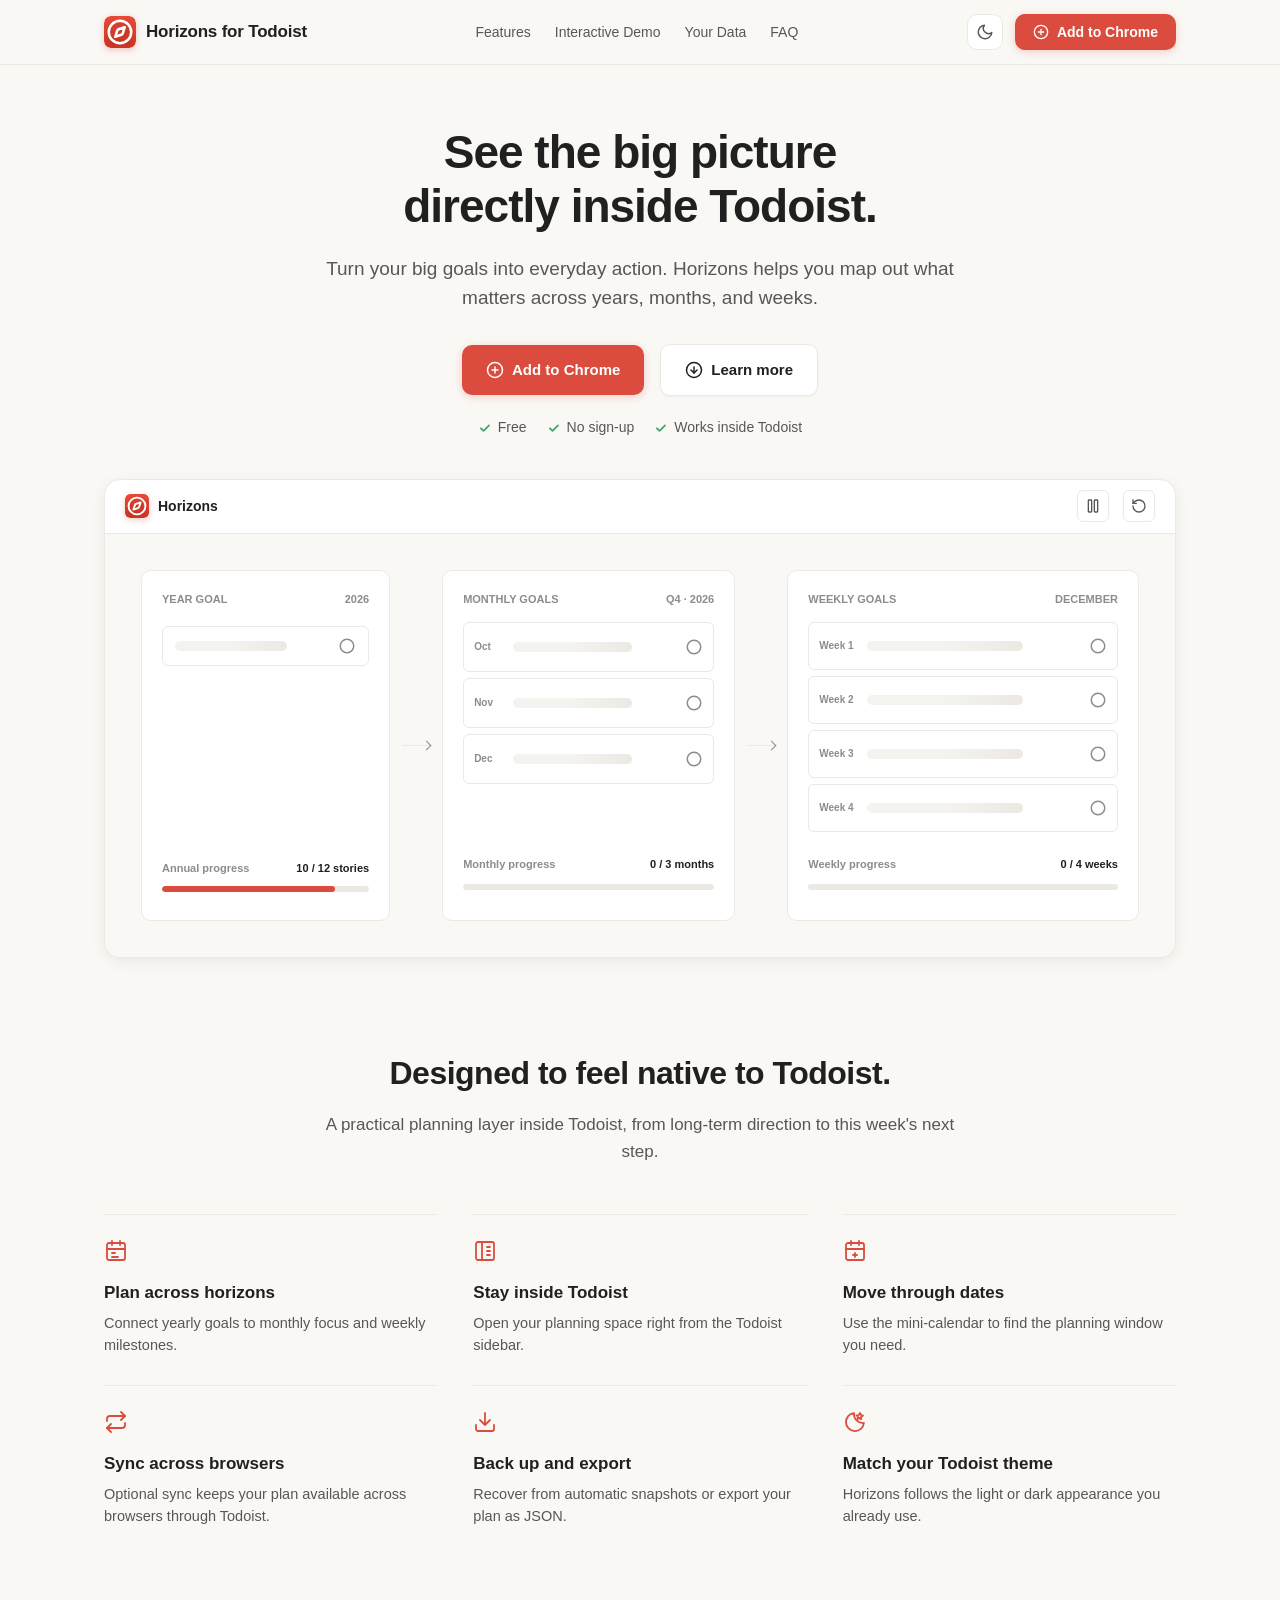
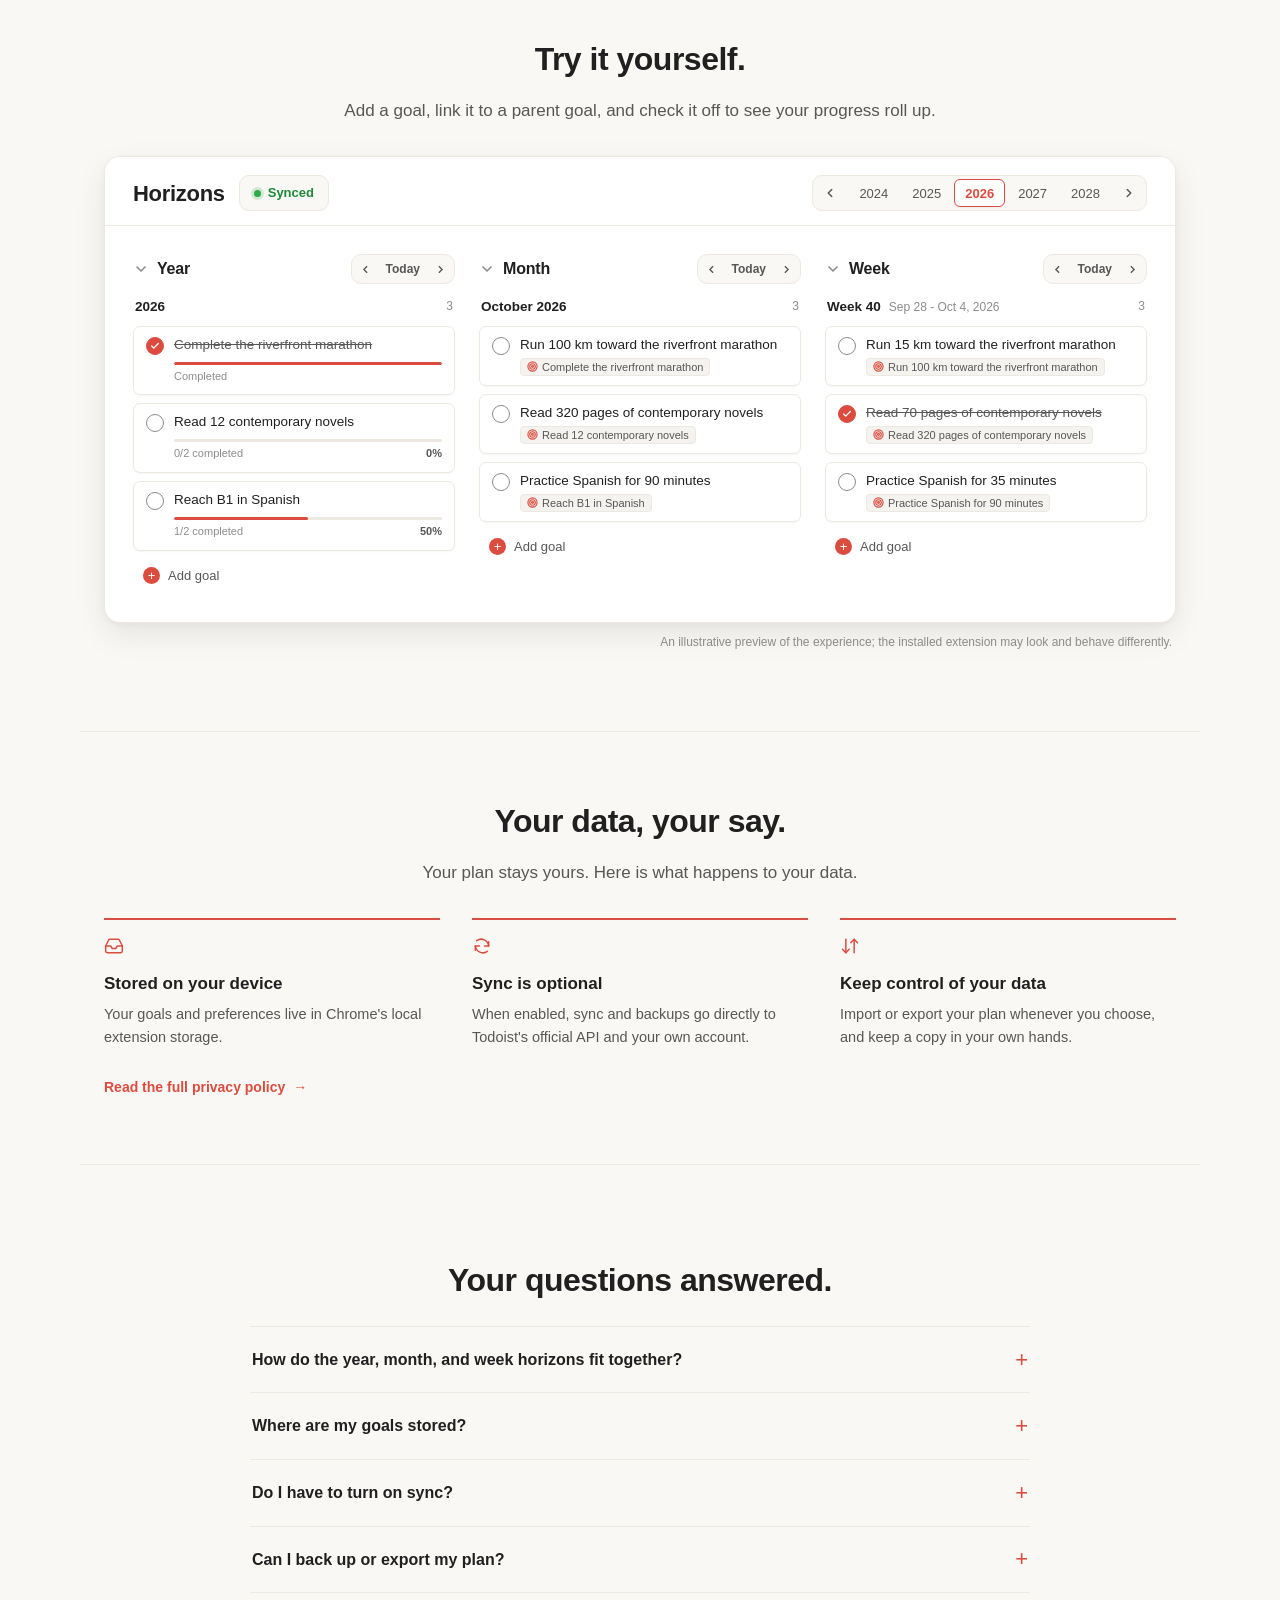
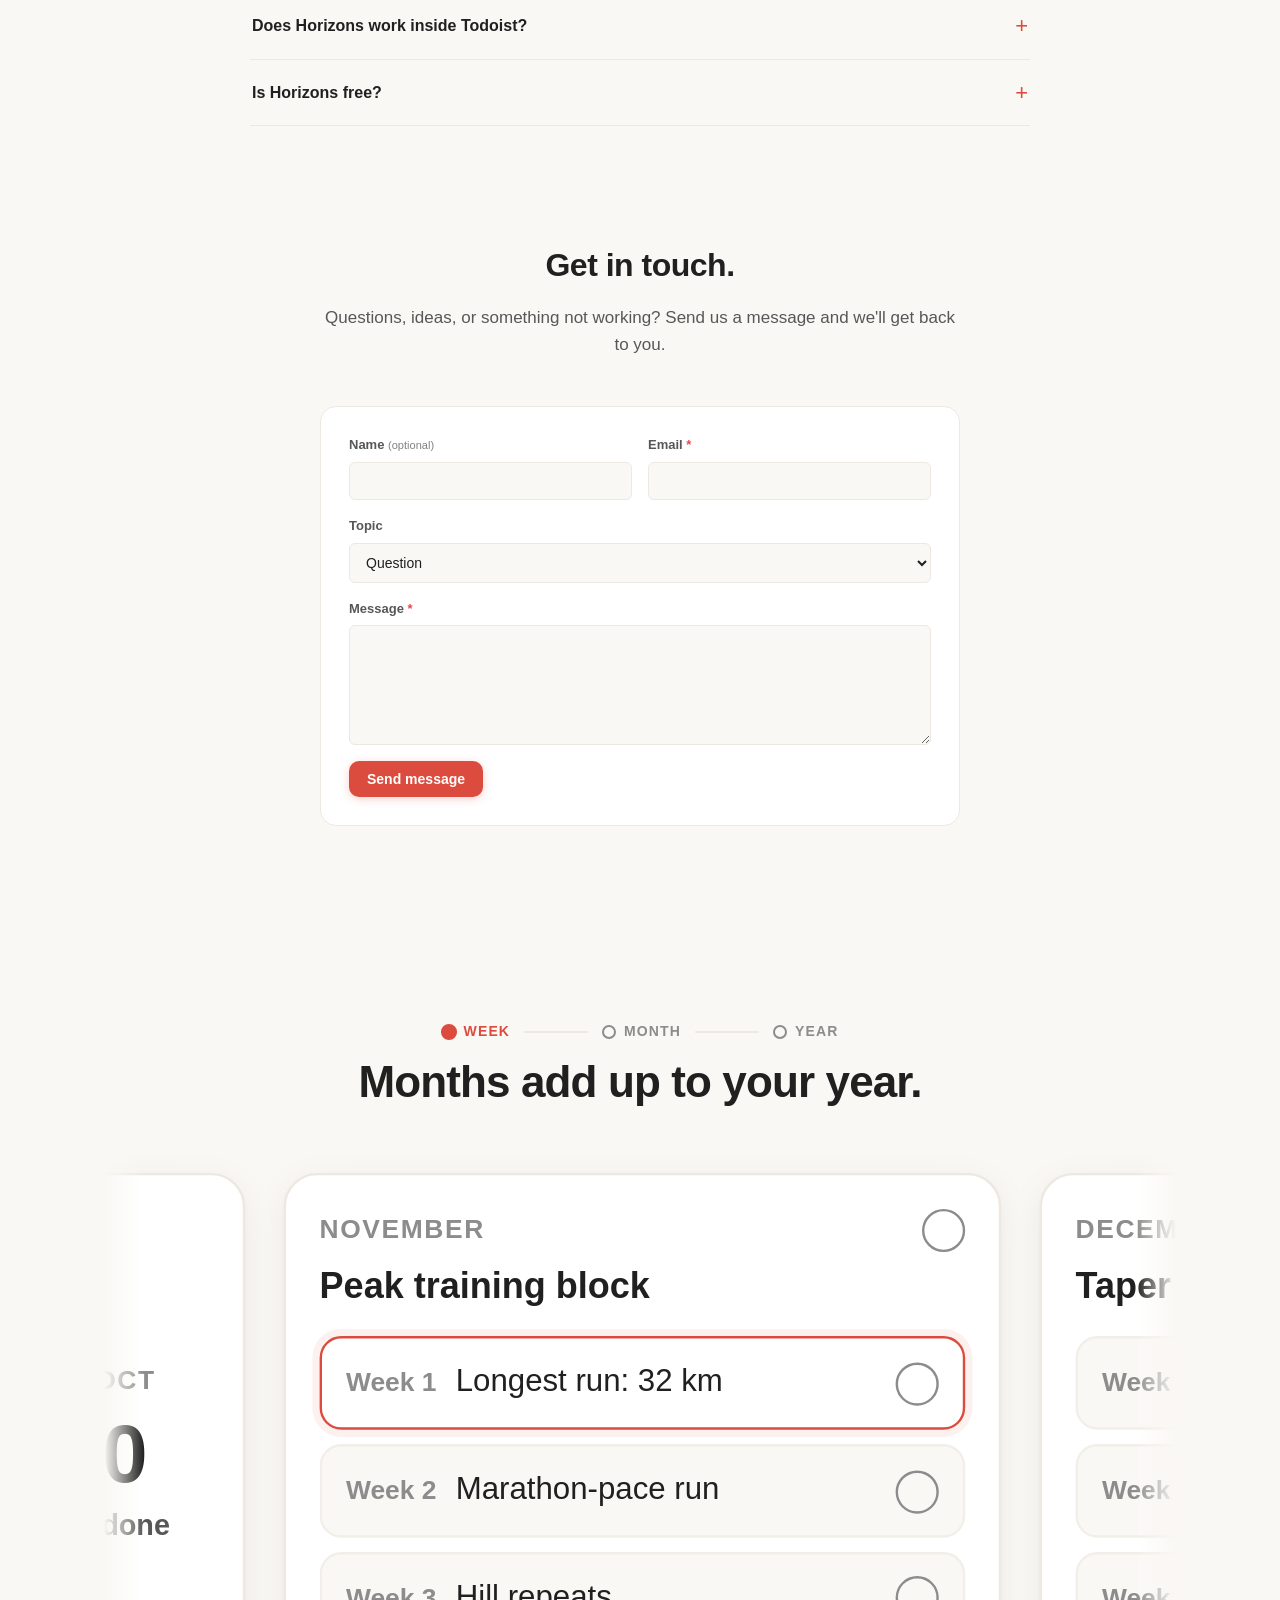
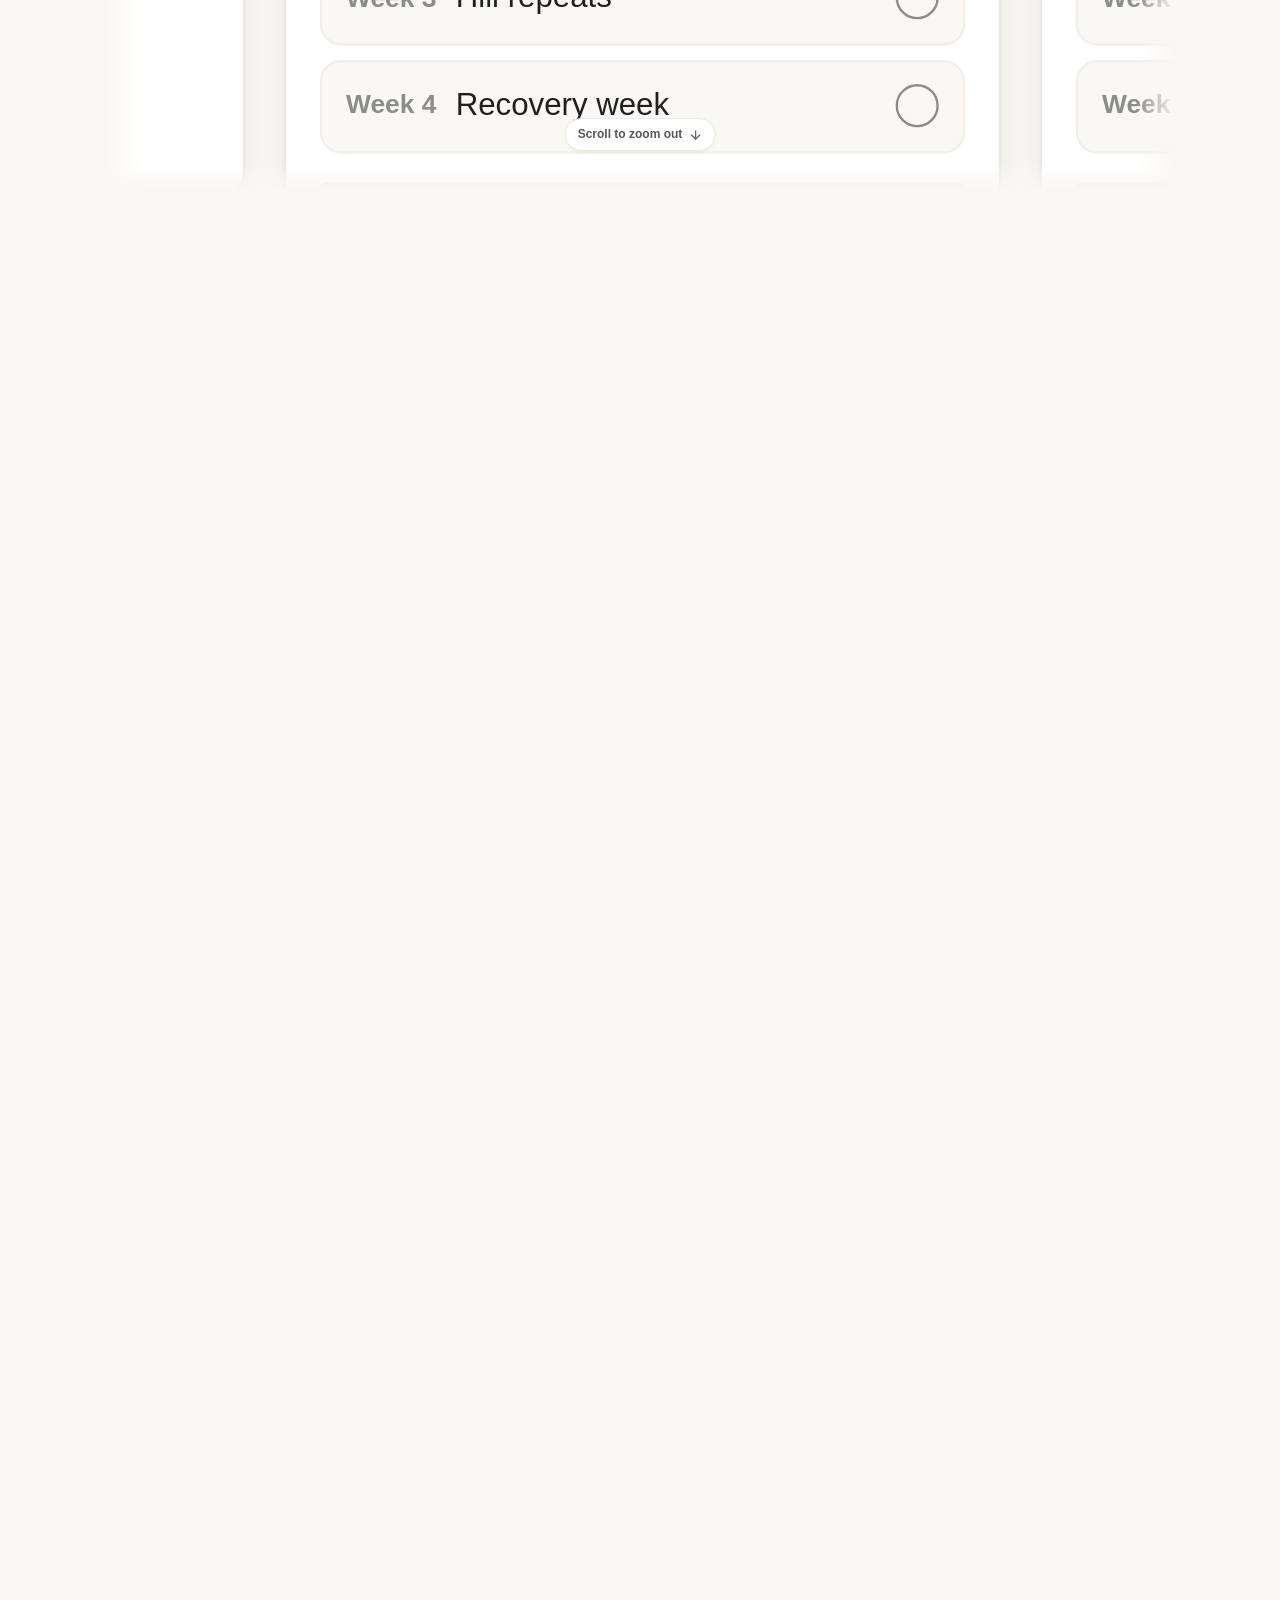
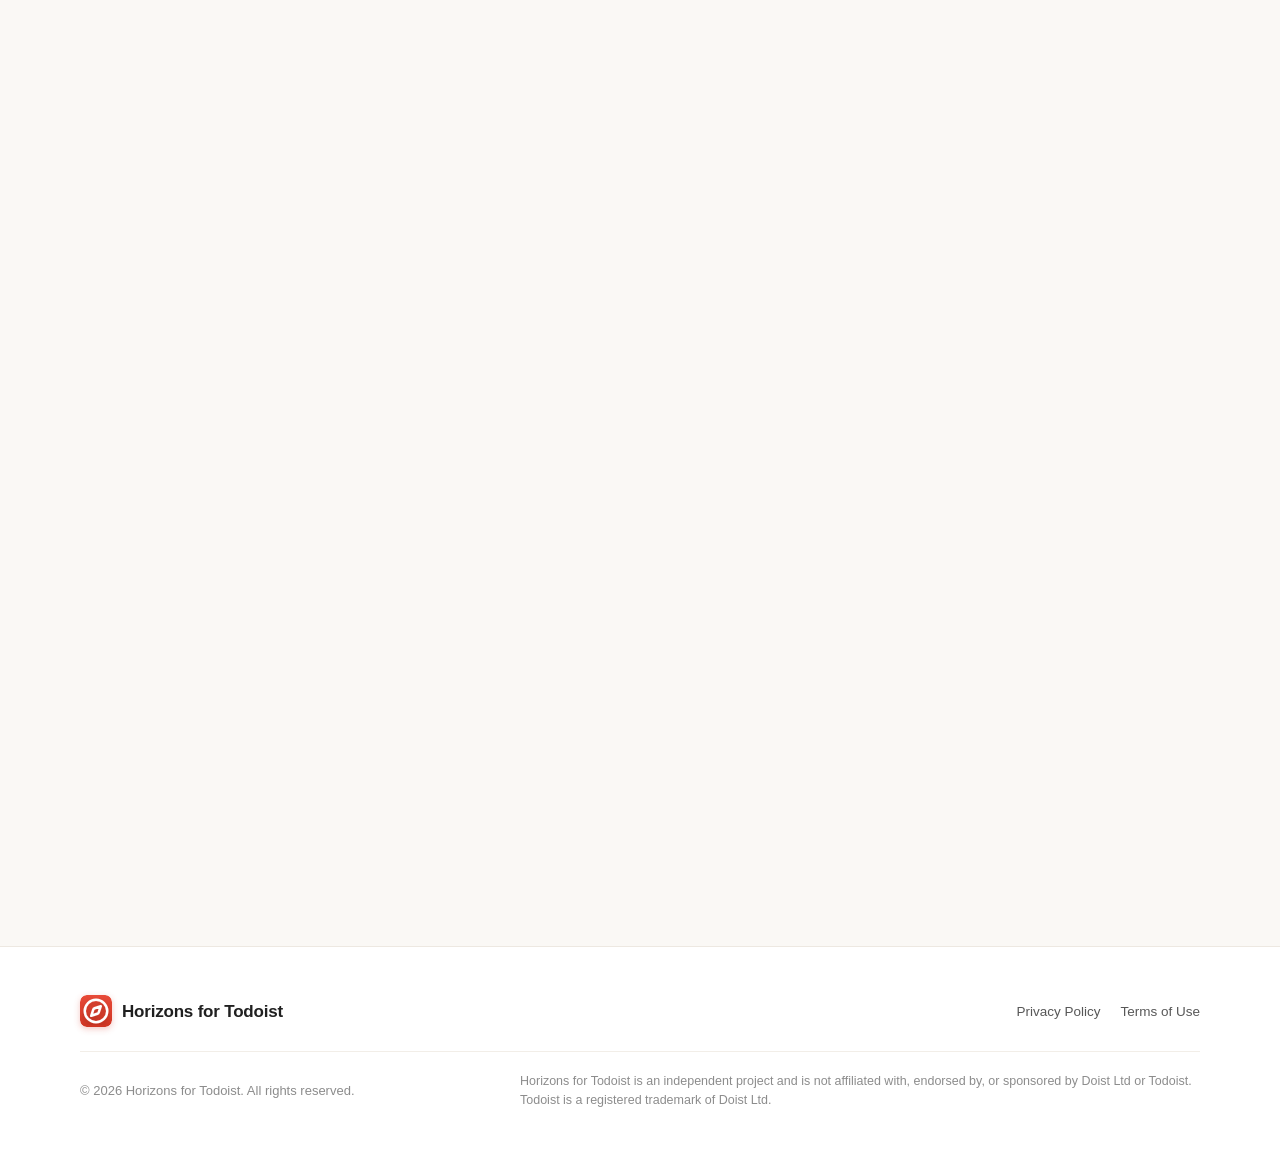
==== commit 75e81163: "Hero: add Free / No sign-up / Works inside Todoist perks under CTAs Co-authored-by: Copilot <2235562" ====
--- a/index.html
+++ b/index.html
@@ -7,7 +7,7 @@
   <meta name="referrer" content="strict-origin-when-cross-origin">
   <title>Horizons for Todoist: Plan Long-Term Goals Directly Inside Todoist</title>
   <meta name="description" content="Connect your daily tasks to your biggest life goals. Multi-tiered horizon planning (Year, Month, Week) for Todoist. 100% private and free to use.">
-  <link rel="stylesheet" href="style.css?v=20261005-g">
+  <link rel="stylesheet" href="style.css?v=20261005-h">
   <link rel="icon" type="image/svg+xml" href="assets/icon/icon.svg">
   <link rel="icon" type="image/png" sizes="32x32" href="assets/icon/32.png">
   <link rel="apple-touch-icon" href="assets/icon/128.png">
@@ -85,6 +85,12 @@
           <span>Learn more</span>
         </a>
       </div>
+
+      <ul class="hero-perks" aria-label="Highlights">
+        <li>Free</li>
+        <li>No sign-up</li>
+        <li>Works inside Todoist</li>
+      </ul>
     </section>
 
     <section class="section-container walkthrough-section" id="walkthrough" aria-labelledby="journey-demo-label">
--- a/style.css
+++ b/style.css
@@ -336,6 +336,34 @@
   flex-wrap: wrap;
 }
 
+.hero-perks {
+  display: flex;
+  flex-wrap: wrap;
+  justify-content: center;
+  gap: 6px 20px;
+  margin: 20px 0 0;
+  padding: 0;
+  list-style: none;
+  color: var(--td-text-secondary);
+  font-size: 14px;
+  font-weight: 500;
+}
+
+.hero-perks li {
+  display: inline-flex;
+  align-items: center;
+  gap: 6px;
+}
+
+.hero-perks li::before {
+  content: "";
+  width: 14px;
+  height: 14px;
+  background: #3fa66b;
+  -webkit-mask: url("data:image/svg+xml,%3Csvg xmlns='http://www.w3.org/2000/svg' viewBox='0 0 24 24' fill='none' stroke='black' stroke-width='3' stroke-linecap='round' stroke-linejoin='round'%3E%3Cpath d='m5 12.5 4.5 4.5L19 7.5'/%3E%3C/svg%3E") center / contain no-repeat;
+  mask: url("data:image/svg+xml,%3Csvg xmlns='http://www.w3.org/2000/svg' viewBox='0 0 24 24' fill='none' stroke='black' stroke-width='3' stroke-linecap='round' stroke-linejoin='round'%3E%3Cpath d='m5 12.5 4.5 4.5L19 7.5'/%3E%3C/svg%3E") center / contain no-repeat;
+}
+
 /* ==========================================================================
   Interactive Demo
    ========================================================================== */
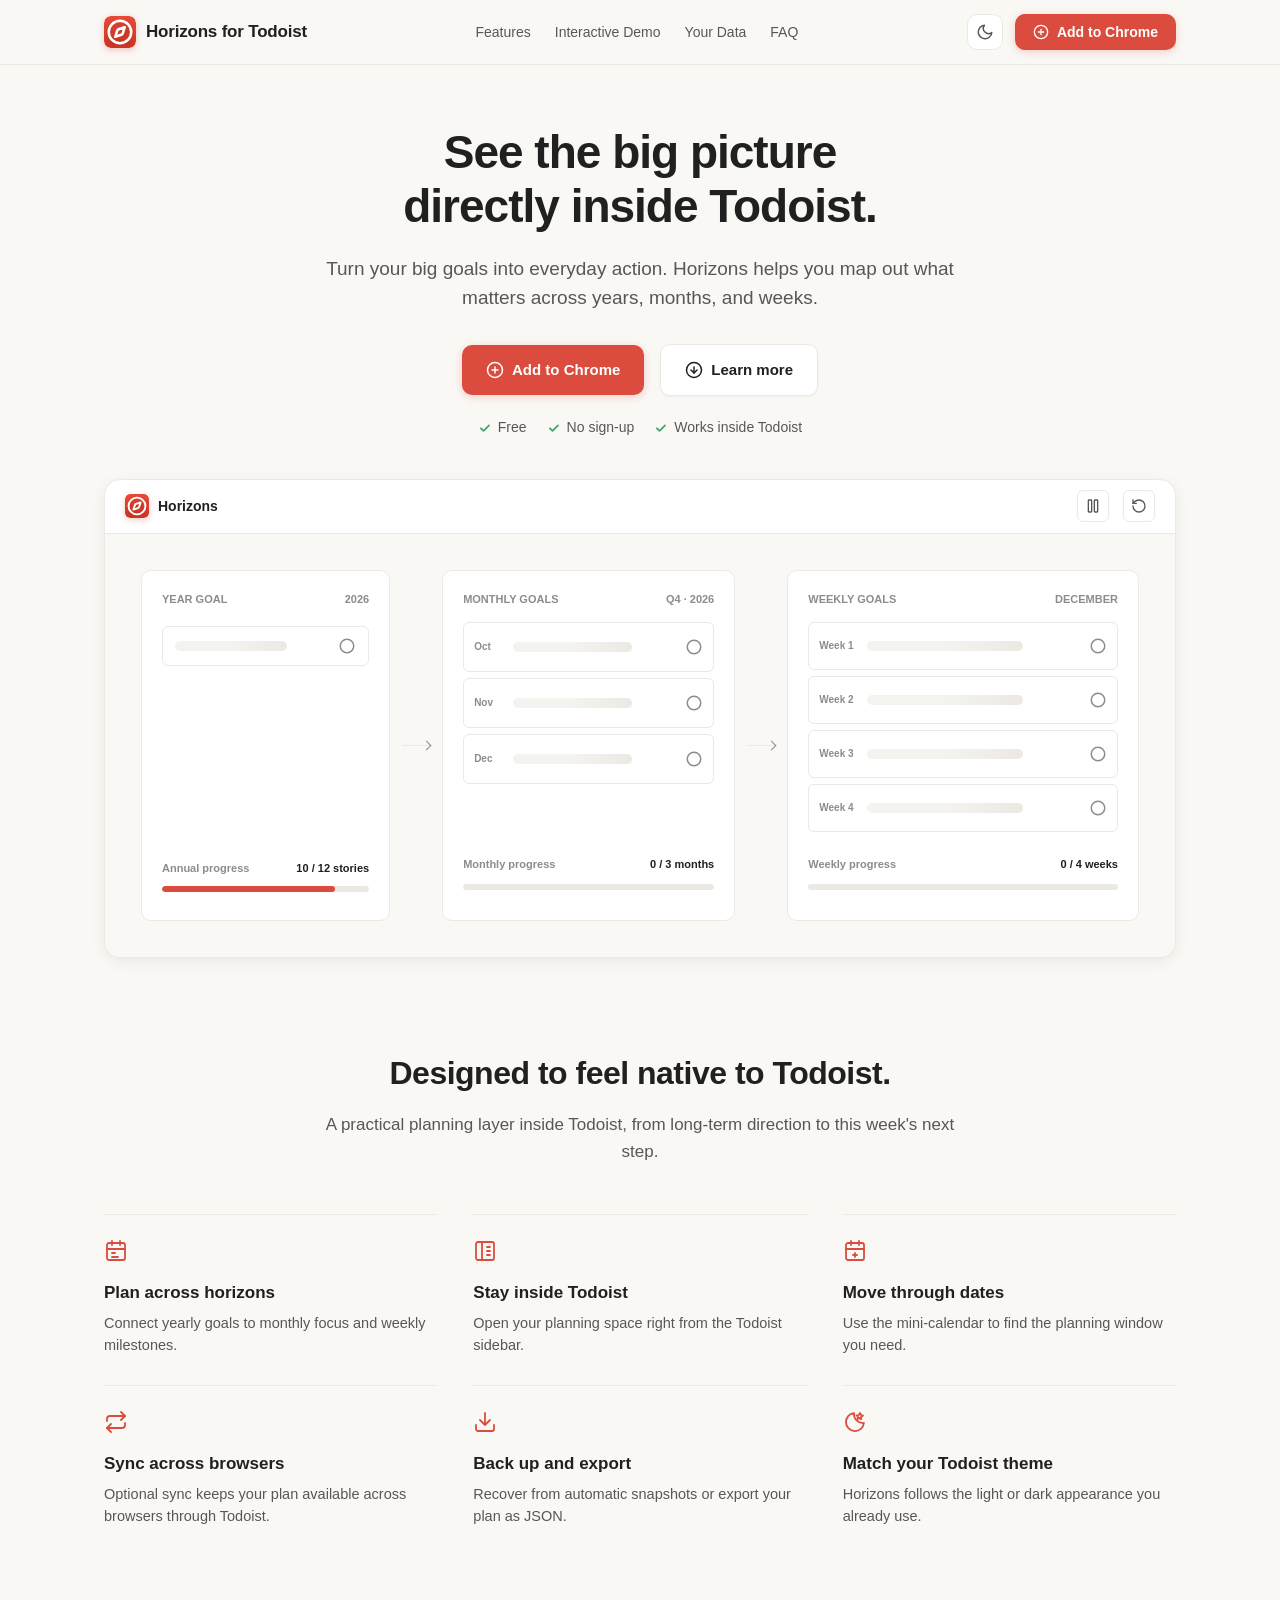
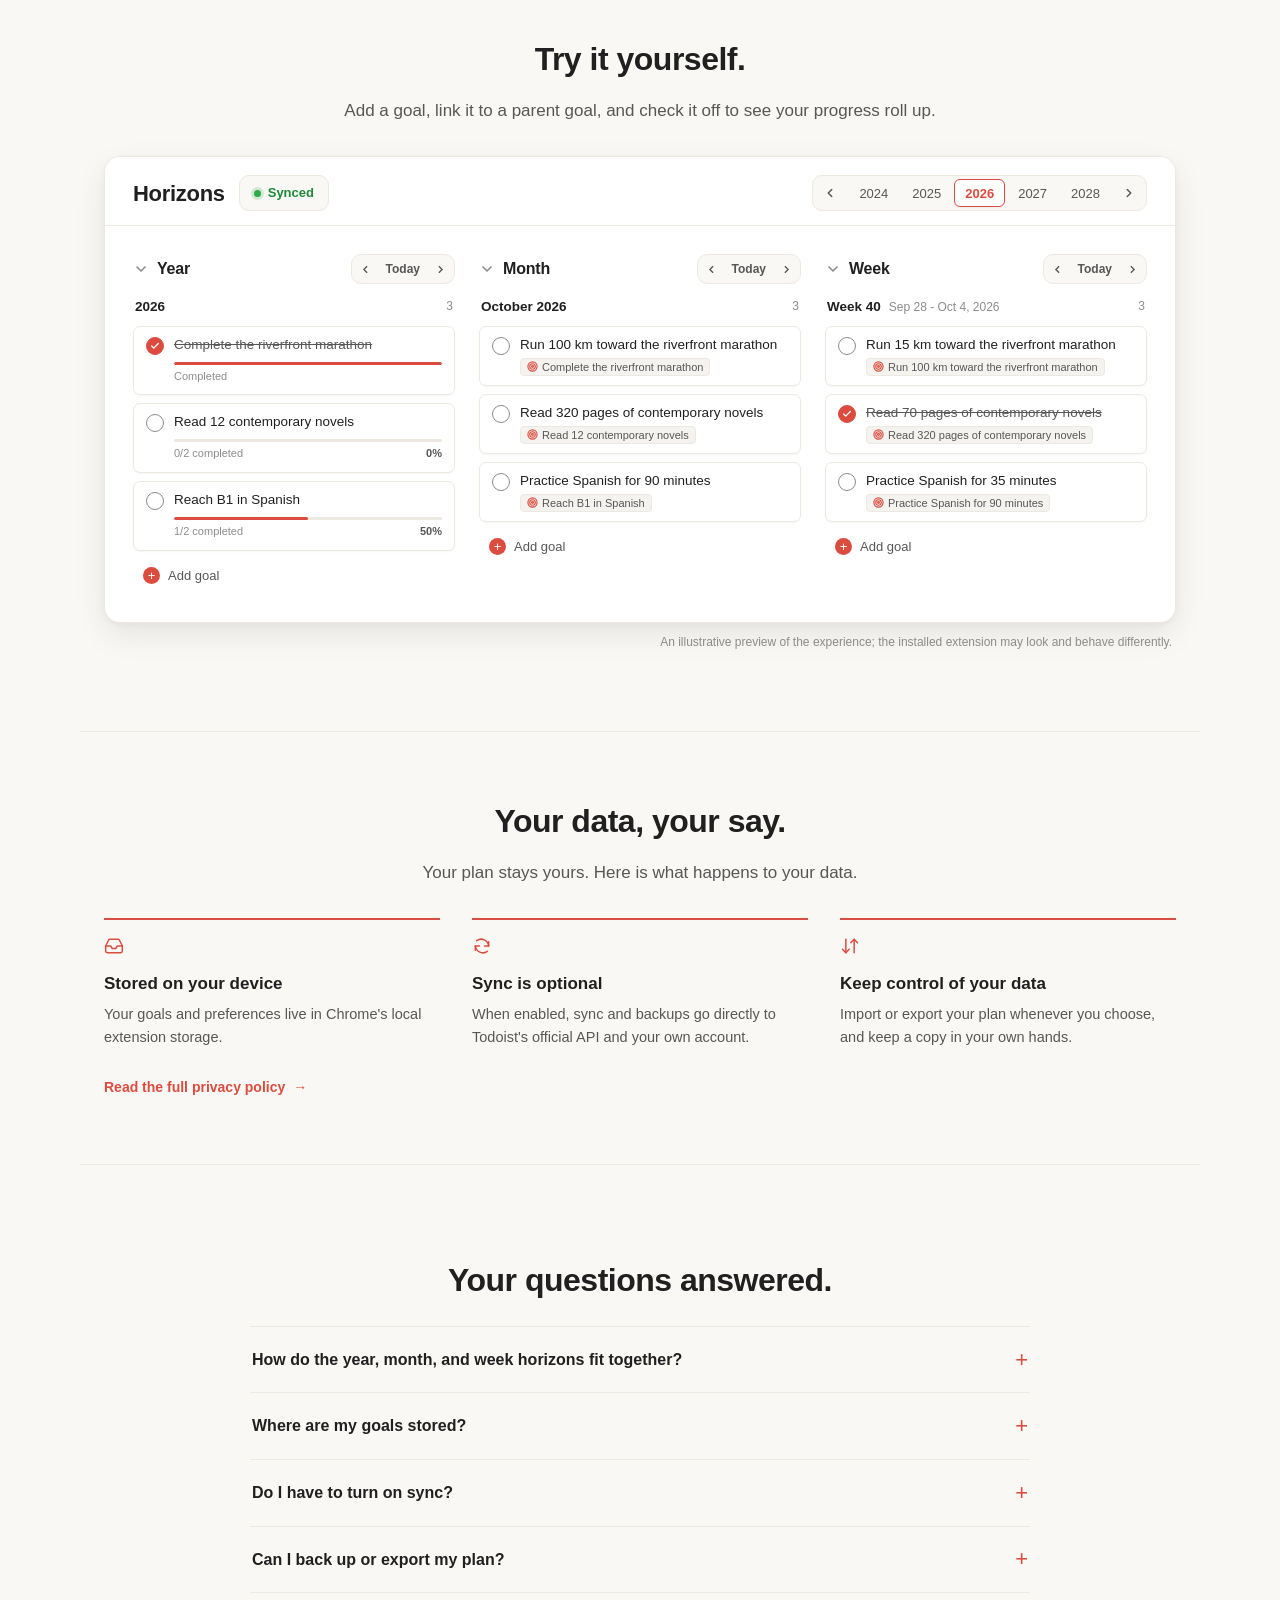
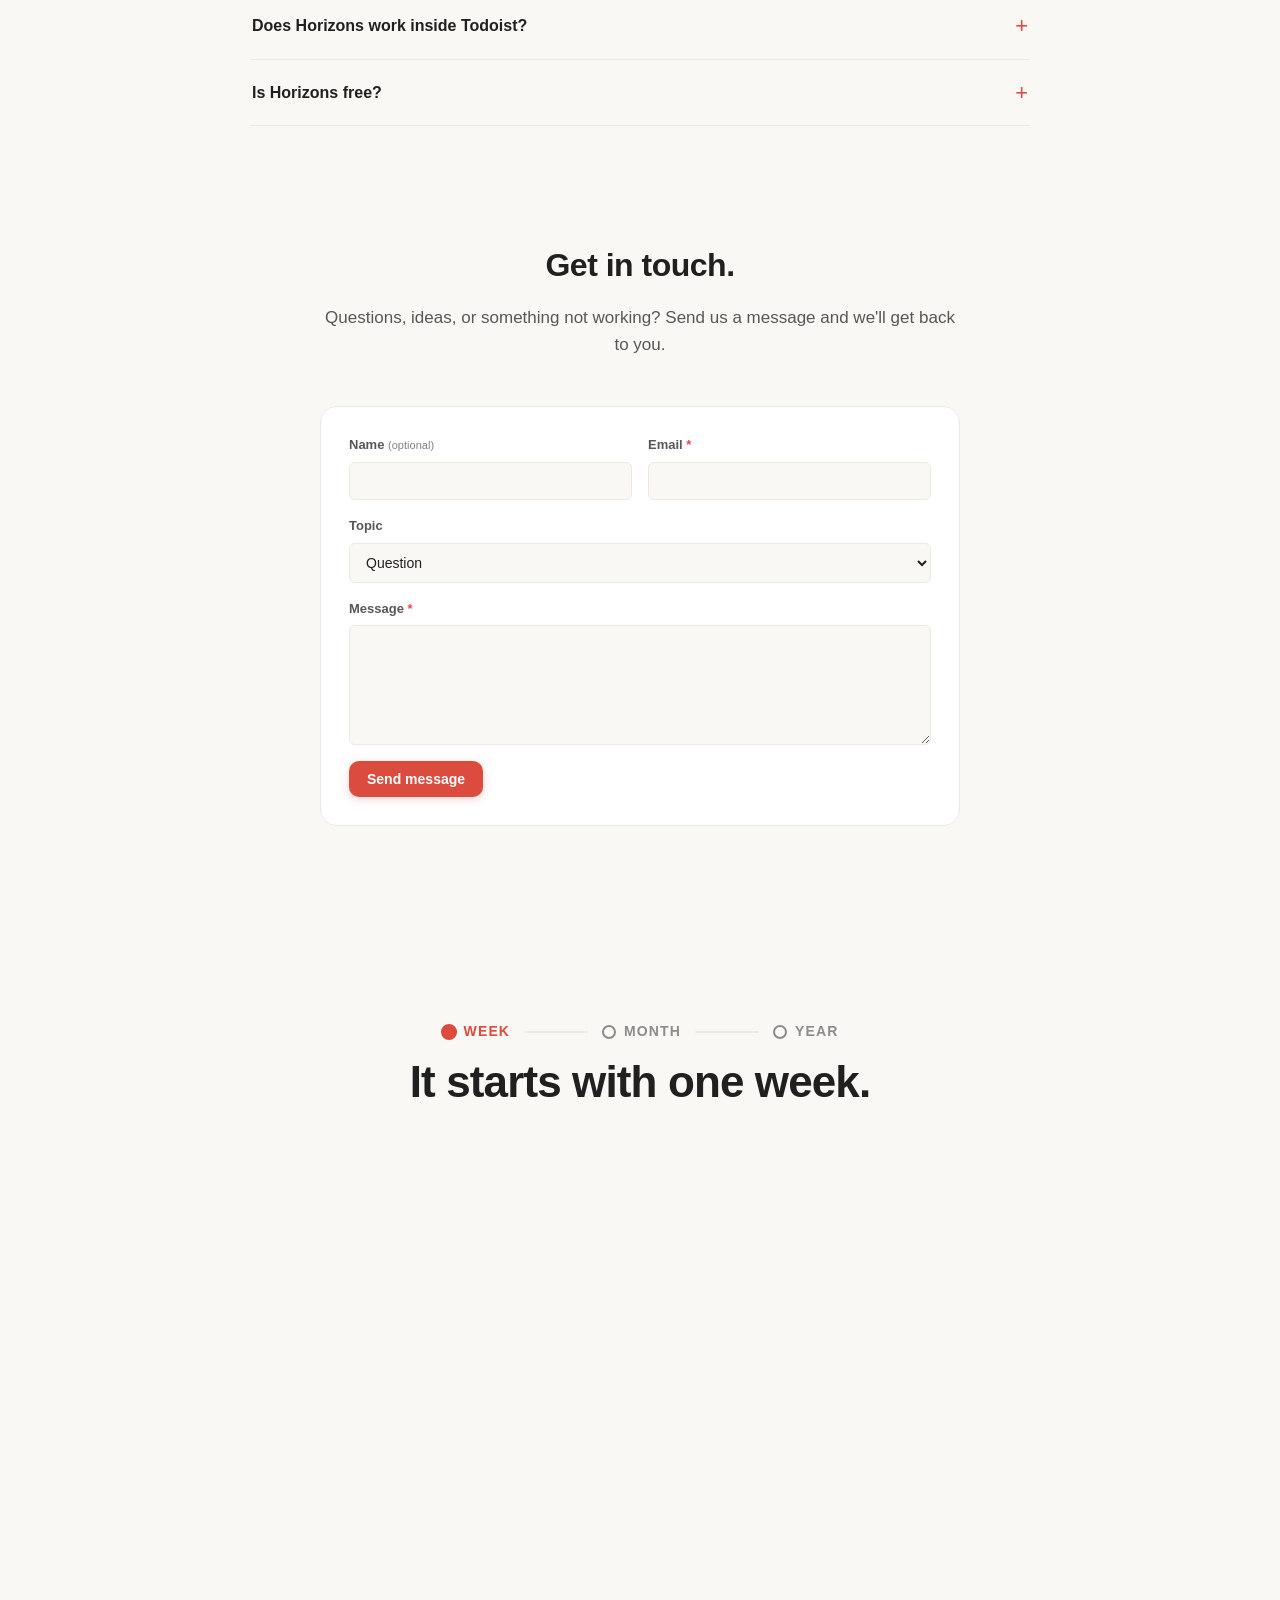
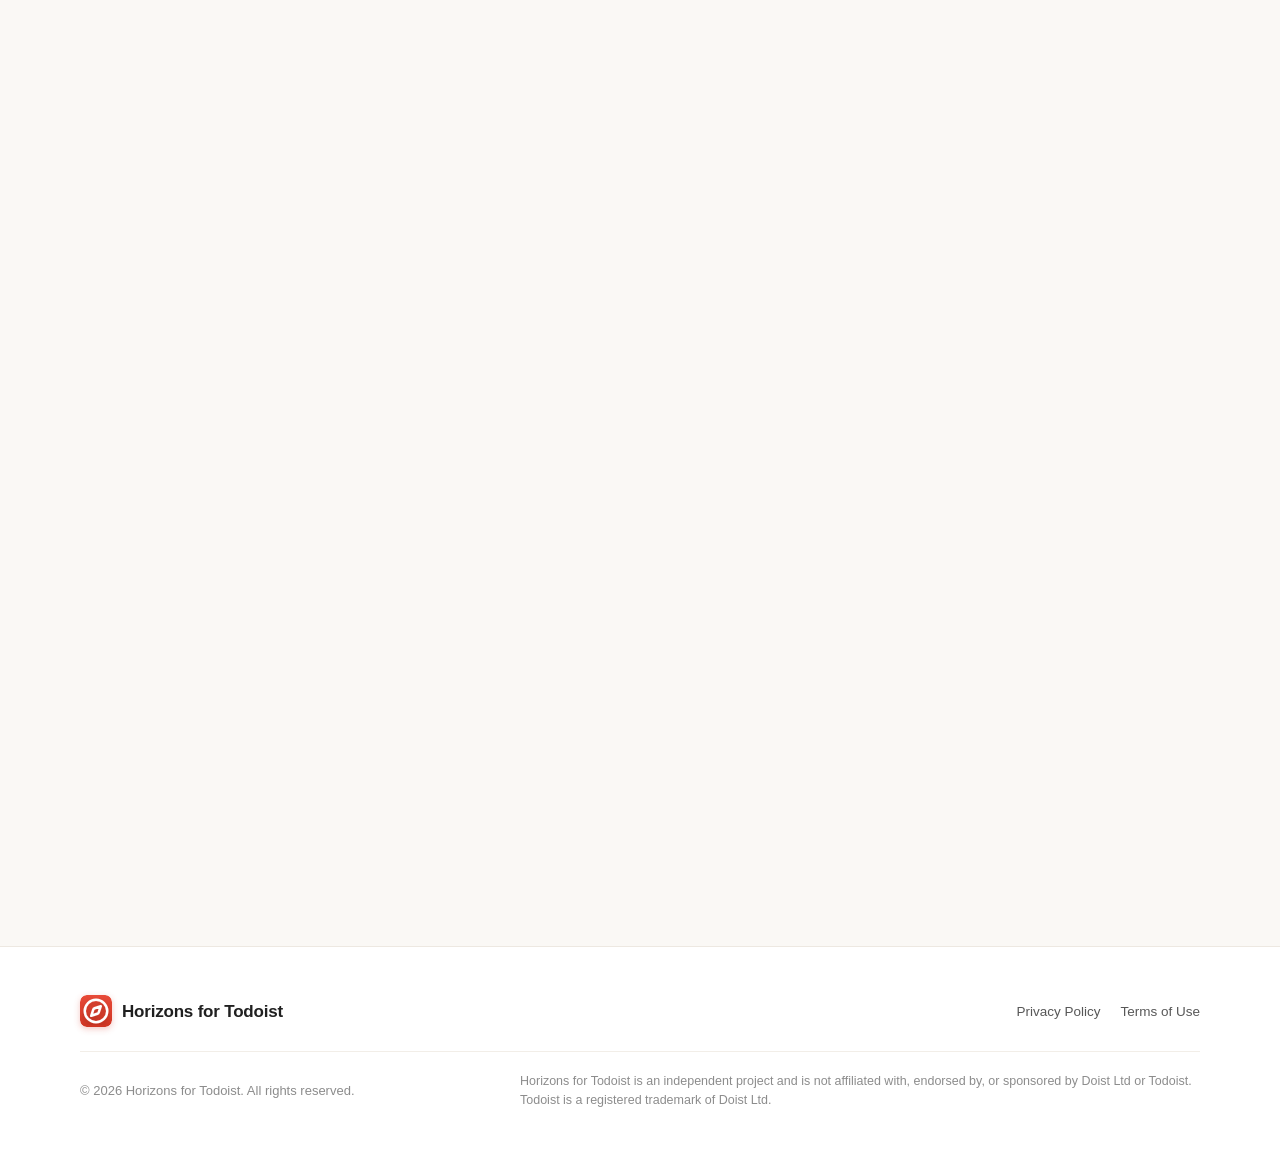
==== commit abed62b1: "Walkthrough: hold final state for 10s before looping Co-authored-by: Copilot <223556219+Copilot@user" ====
--- a/index.html
+++ b/index.html
@@ -7,7 +7,7 @@
   <meta name="referrer" content="strict-origin-when-cross-origin">
   <title>Horizons for Todoist: Plan Long-Term Goals Directly Inside Todoist</title>
   <meta name="description" content="Connect your daily tasks to your biggest life goals. Multi-tiered horizon planning (Year, Month, Week) for Todoist. 100% private and free to use.">
-  <link rel="stylesheet" href="style.css?v=20261005-h">
+  <link rel="stylesheet" href="style.css?v=20261005-i">
   <link rel="icon" type="image/svg+xml" href="assets/icon/icon.svg">
   <link rel="icon" type="image/png" sizes="32x32" href="assets/icon/32.png">
   <link rel="apple-touch-icon" href="assets/icon/128.png">
@@ -1152,7 +1152,7 @@
     window.addEventListener('load', renderAllTiers);
 
   </script>
-  <script src="motion.js?v=20261004-zb"></script>
+  <script src="motion.js?v=20261004-zd"></script>
   <script src="contact.js?v=20261004-c"></script>
   <script src="cta-zoom.js?v=20261005-e"></script>
 </body>
--- a/style.css
+++ b/style.css
@@ -1925,9 +1925,7 @@
   }
 
   .journey-demo-toolbar {
-    align-items: flex-start;
-    flex-direction: column;
-    padding: 14px 16px;
+    padding: 10px 16px;
   }
 
   .journey-flow {
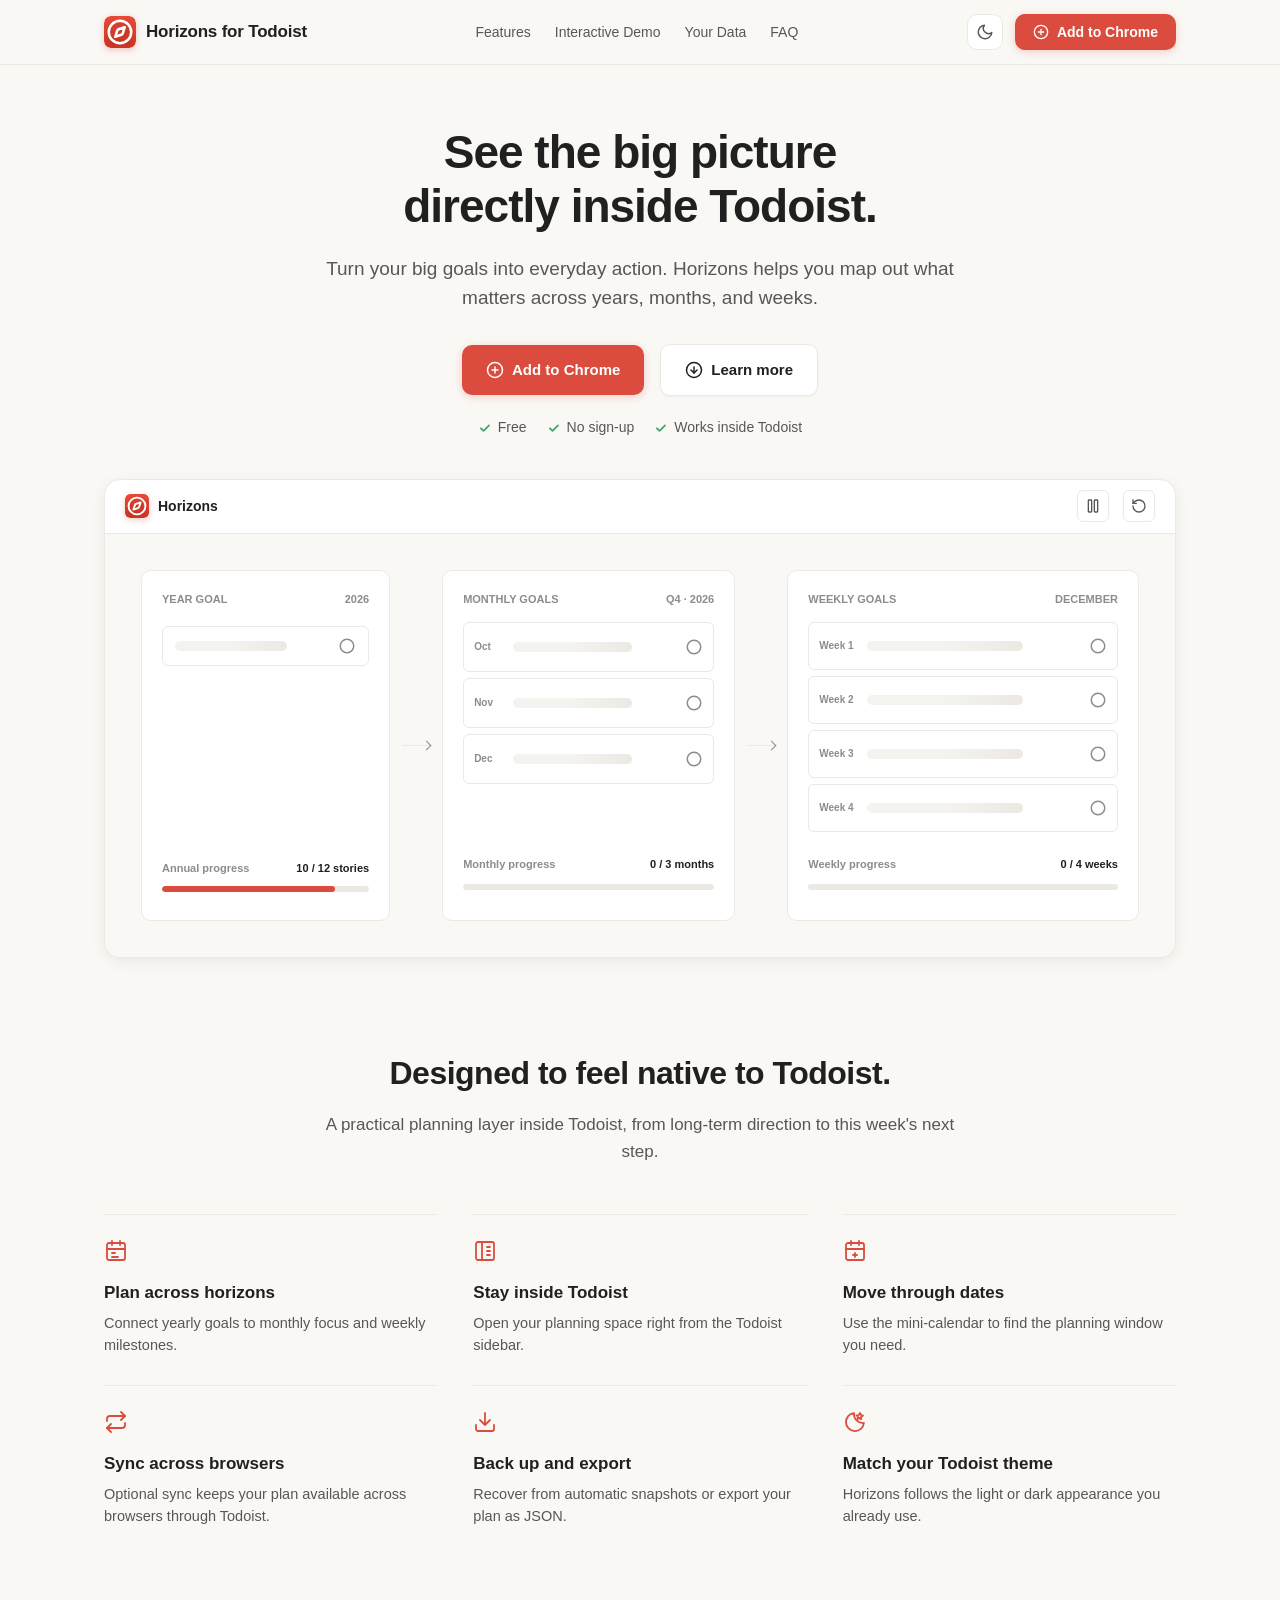
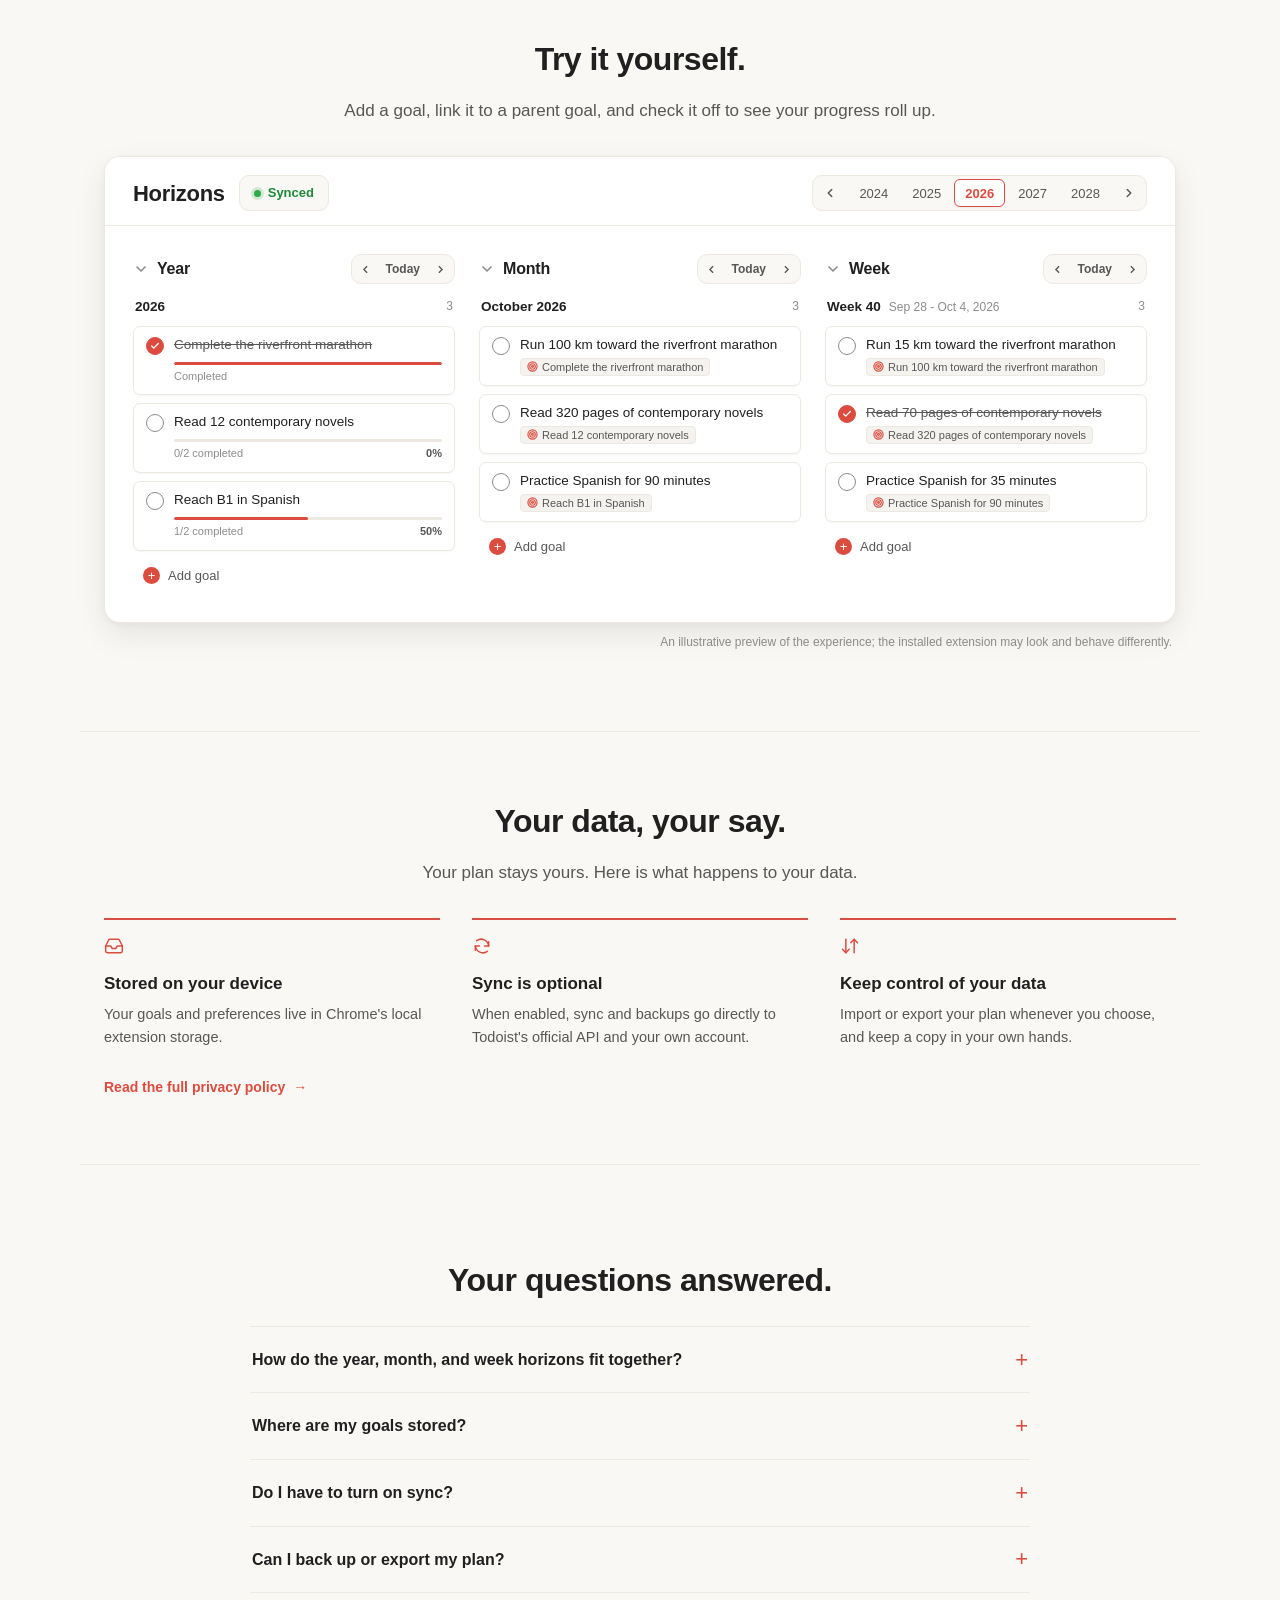
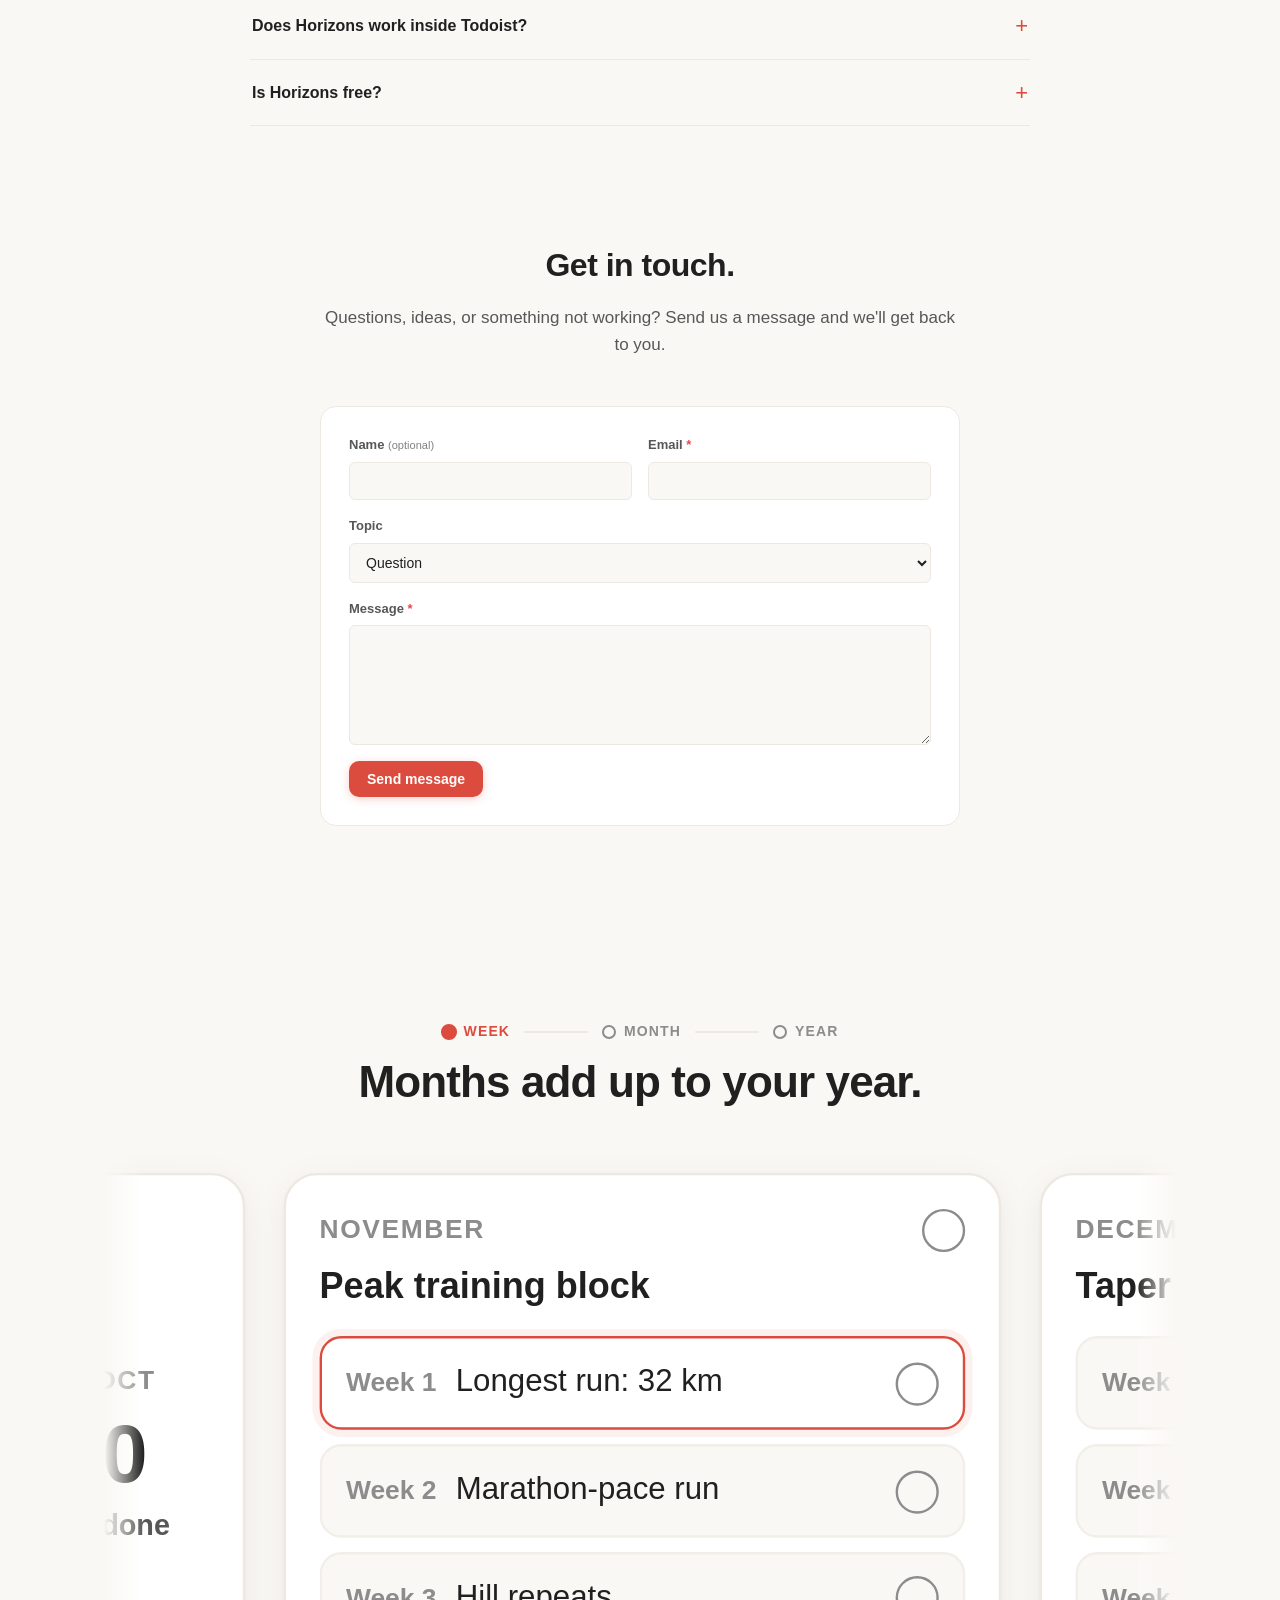
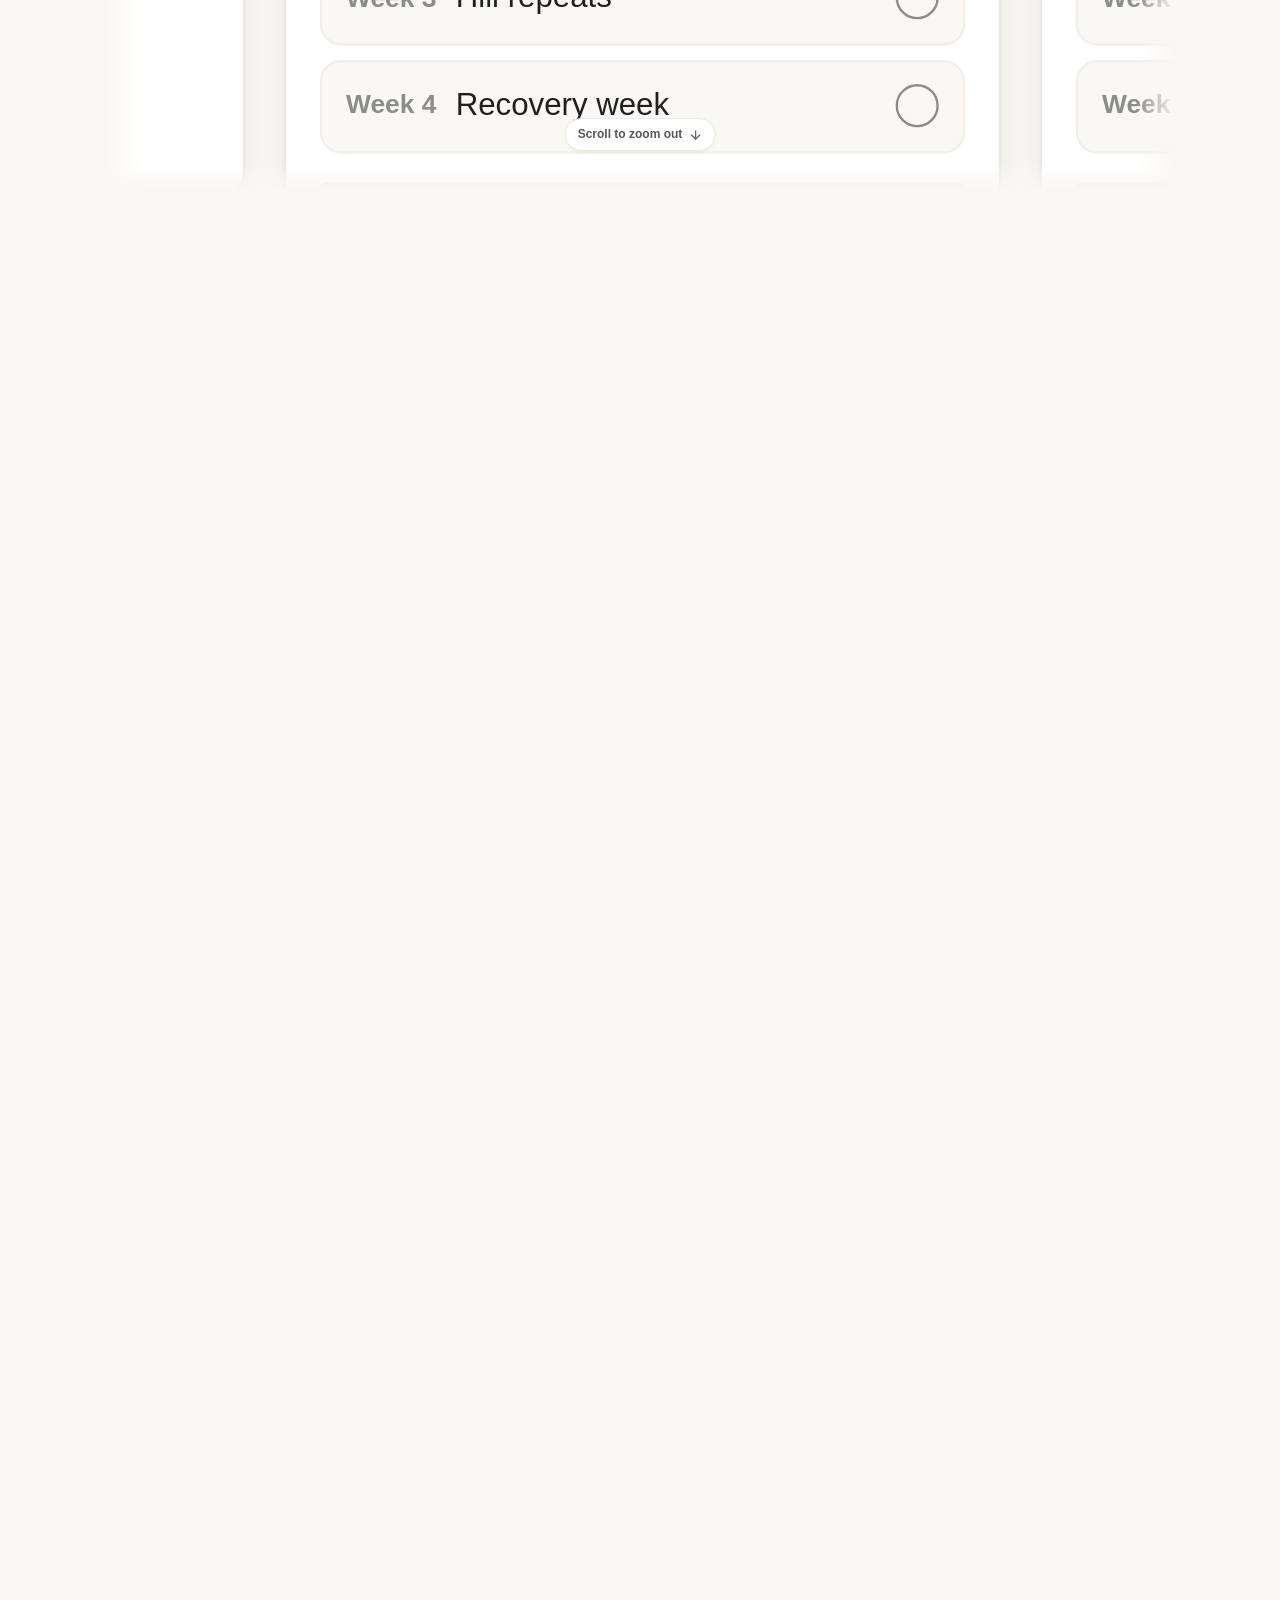
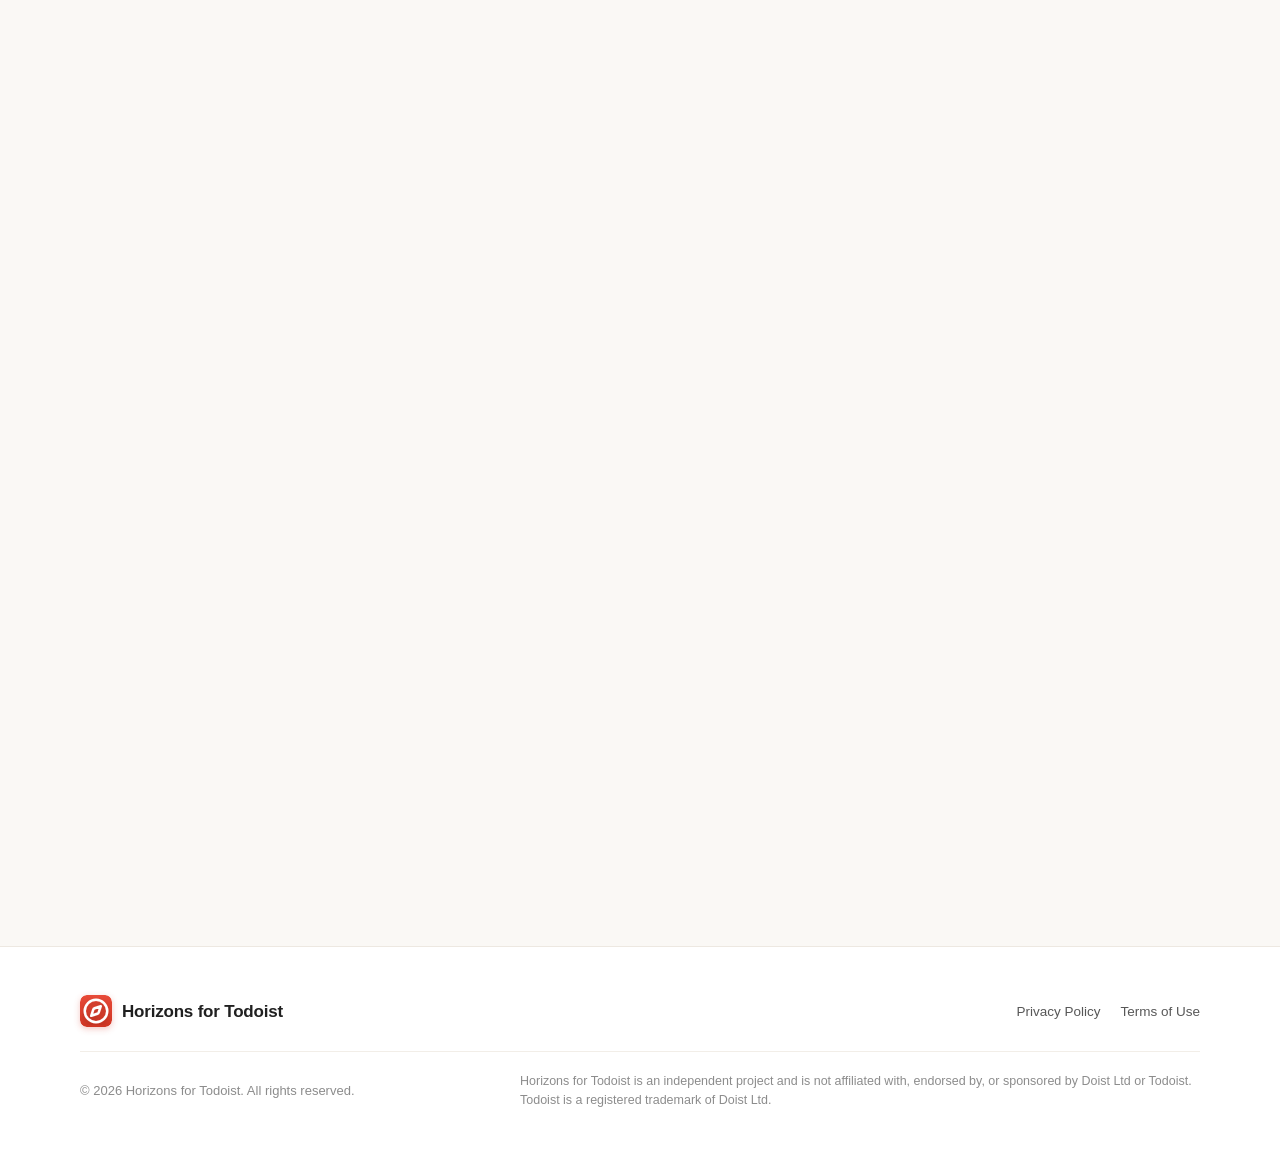
==== commit ed88fe88: "Add uninstall feedback page (goodbye.html) Co-authored-by: Copilot <223556219+Copilot@users.noreply." ====
--- a/index.html
+++ b/index.html
@@ -7,7 +7,7 @@
   <meta name="referrer" content="strict-origin-when-cross-origin">
   <title>Horizons for Todoist: Plan Long-Term Goals Directly Inside Todoist</title>
   <meta name="description" content="Connect your daily tasks to your biggest life goals. Multi-tiered horizon planning (Year, Month, Week) for Todoist. 100% private and free to use.">
-  <link rel="stylesheet" href="style.css?v=20261005-i">
+  <link rel="stylesheet" href="style.css?v=20261005-j">
   <link rel="icon" type="image/svg+xml" href="assets/icon/icon.svg">
   <link rel="icon" type="image/png" sizes="32x32" href="assets/icon/32.png">
   <link rel="apple-touch-icon" href="assets/icon/128.png">
--- a/style.css
+++ b/style.css
@@ -2163,6 +2163,207 @@
   font-weight: 600;
 }
 
+/* Uninstall survey (goodbye.html) */
+.goodbye-page {
+  max-width: 720px;
+  margin: 0 auto;
+  padding: 64px 24px 96px;
+}
+
+.goodbye-intro {
+  display: flex;
+  flex-direction: column;
+  align-items: center;
+  margin-bottom: 36px;
+  text-align: center;
+}
+
+.goodbye-logo {
+  width: 56px;
+  height: 56px;
+  margin-bottom: 20px;
+}
+
+.goodbye-logo img {
+  width: 100%;
+  height: 100%;
+}
+
+.goodbye-intro h1 {
+  margin: 0 0 12px;
+  font-size: clamp(32px, 5vw, 44px);
+  font-weight: 800;
+  letter-spacing: -0.03em;
+  line-height: 1.1;
+}
+
+.goodbye-intro .lead {
+  max-width: 540px;
+  margin: 0;
+  color: var(--td-text-secondary);
+  font-size: 17px;
+  line-height: 1.55;
+}
+
+.goodbye-reasons {
+  display: grid;
+  gap: 10px;
+  min-width: 0;
+  margin: 0;
+  padding: 0;
+  border: 0;
+}
+
+.goodbye-reasons legend {
+  margin-bottom: 10px;
+  padding: 0;
+  color: var(--td-text-secondary);
+  font-size: 13px;
+  font-weight: 600;
+}
+
+.goodbye-reason-list {
+  display: flex;
+  flex-wrap: wrap;
+  gap: 8px;
+}
+
+.goodbye-reason {
+  position: relative;
+  cursor: pointer;
+}
+
+.goodbye-reason input {
+  position: absolute;
+  opacity: 0;
+  pointer-events: none;
+}
+
+.goodbye-reason span {
+  display: inline-flex;
+  align-items: center;
+  gap: 7px;
+  padding: 8px 14px;
+  border: 1px solid var(--td-border);
+  border-radius: var(--td-radius-pill);
+  background: var(--td-bg);
+  color: var(--td-text-primary);
+  font-size: 14px;
+  transition: border-color 0.15s ease, background-color 0.15s ease, color 0.15s ease, transform 0.15s ease;
+}
+
+.goodbye-reason:hover span {
+  border-color: var(--td-text-tertiary);
+}
+
+.goodbye-reason input:checked + span {
+  border-color: var(--td-brand);
+  background: var(--td-brand-subtle);
+  color: var(--td-brand);
+  font-weight: 600;
+}
+
+.goodbye-reason input:checked + span::before {
+  content: "";
+  width: 12px;
+  height: 12px;
+  background: currentColor;
+  -webkit-mask: url("data:image/svg+xml,%3Csvg xmlns='http://www.w3.org/2000/svg' viewBox='0 0 24 24' fill='none' stroke='black' stroke-width='3.5' stroke-linecap='round' stroke-linejoin='round'%3E%3Cpath d='m5 12.5 4.5 4.5L19 7.5'/%3E%3C/svg%3E") center / contain no-repeat;
+  mask: url("data:image/svg+xml,%3Csvg xmlns='http://www.w3.org/2000/svg' viewBox='0 0 24 24' fill='none' stroke='black' stroke-width='3.5' stroke-linecap='round' stroke-linejoin='round'%3E%3Cpath d='m5 12.5 4.5 4.5L19 7.5'/%3E%3C/svg%3E") center / contain no-repeat;
+}
+
+.goodbye-reason input:focus-visible + span {
+  outline: 2px solid var(--td-brand-glow);
+  outline-offset: 2px;
+}
+
+.goodbye-reason:active span {
+  transform: scale(0.97);
+}
+
+.goodbye-thanks {
+  max-width: 640px;
+  margin: 0 auto;
+  padding: 40px 28px;
+  border: 1px solid var(--td-border);
+  border-radius: var(--td-radius-lg);
+  background: var(--td-surface);
+  text-align: center;
+  outline: none;
+  animation: goodbye-thanks-in 0.45s cubic-bezier(0.16, 1, 0.3, 1);
+}
+
+.goodbye-form[hidden],
+.goodbye-thanks[hidden] {
+  display: none;
+}
+
+.goodbye-thanks-check {
+  display: inline-flex;
+  width: 48px;
+  height: 48px;
+  margin-bottom: 14px;
+  border-radius: 50%;
+  background: #3fa66b;
+}
+
+.goodbye-thanks-check svg {
+  width: 100%;
+  height: 100%;
+  fill: none;
+  stroke: #ffffff;
+  stroke-width: 2.4;
+  stroke-linecap: round;
+  stroke-linejoin: round;
+}
+
+.goodbye-thanks h2 {
+  margin: 0 0 8px;
+  font-size: 24px;
+  font-weight: 800;
+}
+
+.goodbye-thanks p {
+  margin: 0;
+  color: var(--td-text-secondary);
+}
+
+.goodbye-reinstall {
+  margin: 28px 0 0;
+  color: var(--td-text-secondary);
+  font-size: 14px;
+  text-align: center;
+}
+
+.goodbye-reinstall a {
+  color: var(--td-brand);
+  font-weight: 600;
+  text-decoration: none;
+}
+
+.goodbye-reinstall a:hover {
+  text-decoration: underline;
+}
+
+@keyframes goodbye-thanks-in {
+  from {
+    opacity: 0;
+    transform: translateY(10px) scale(0.98);
+  }
+}
+
+@media (prefers-reduced-motion: reduce) {
+  .goodbye-thanks {
+    animation: none;
+  }
+}
+
+@media (max-width: 640px) {
+  .goodbye-page {
+    padding: 40px 16px 72px;
+  }
+}
+
 .back-to-top {
   position: fixed;
   right: 24px;
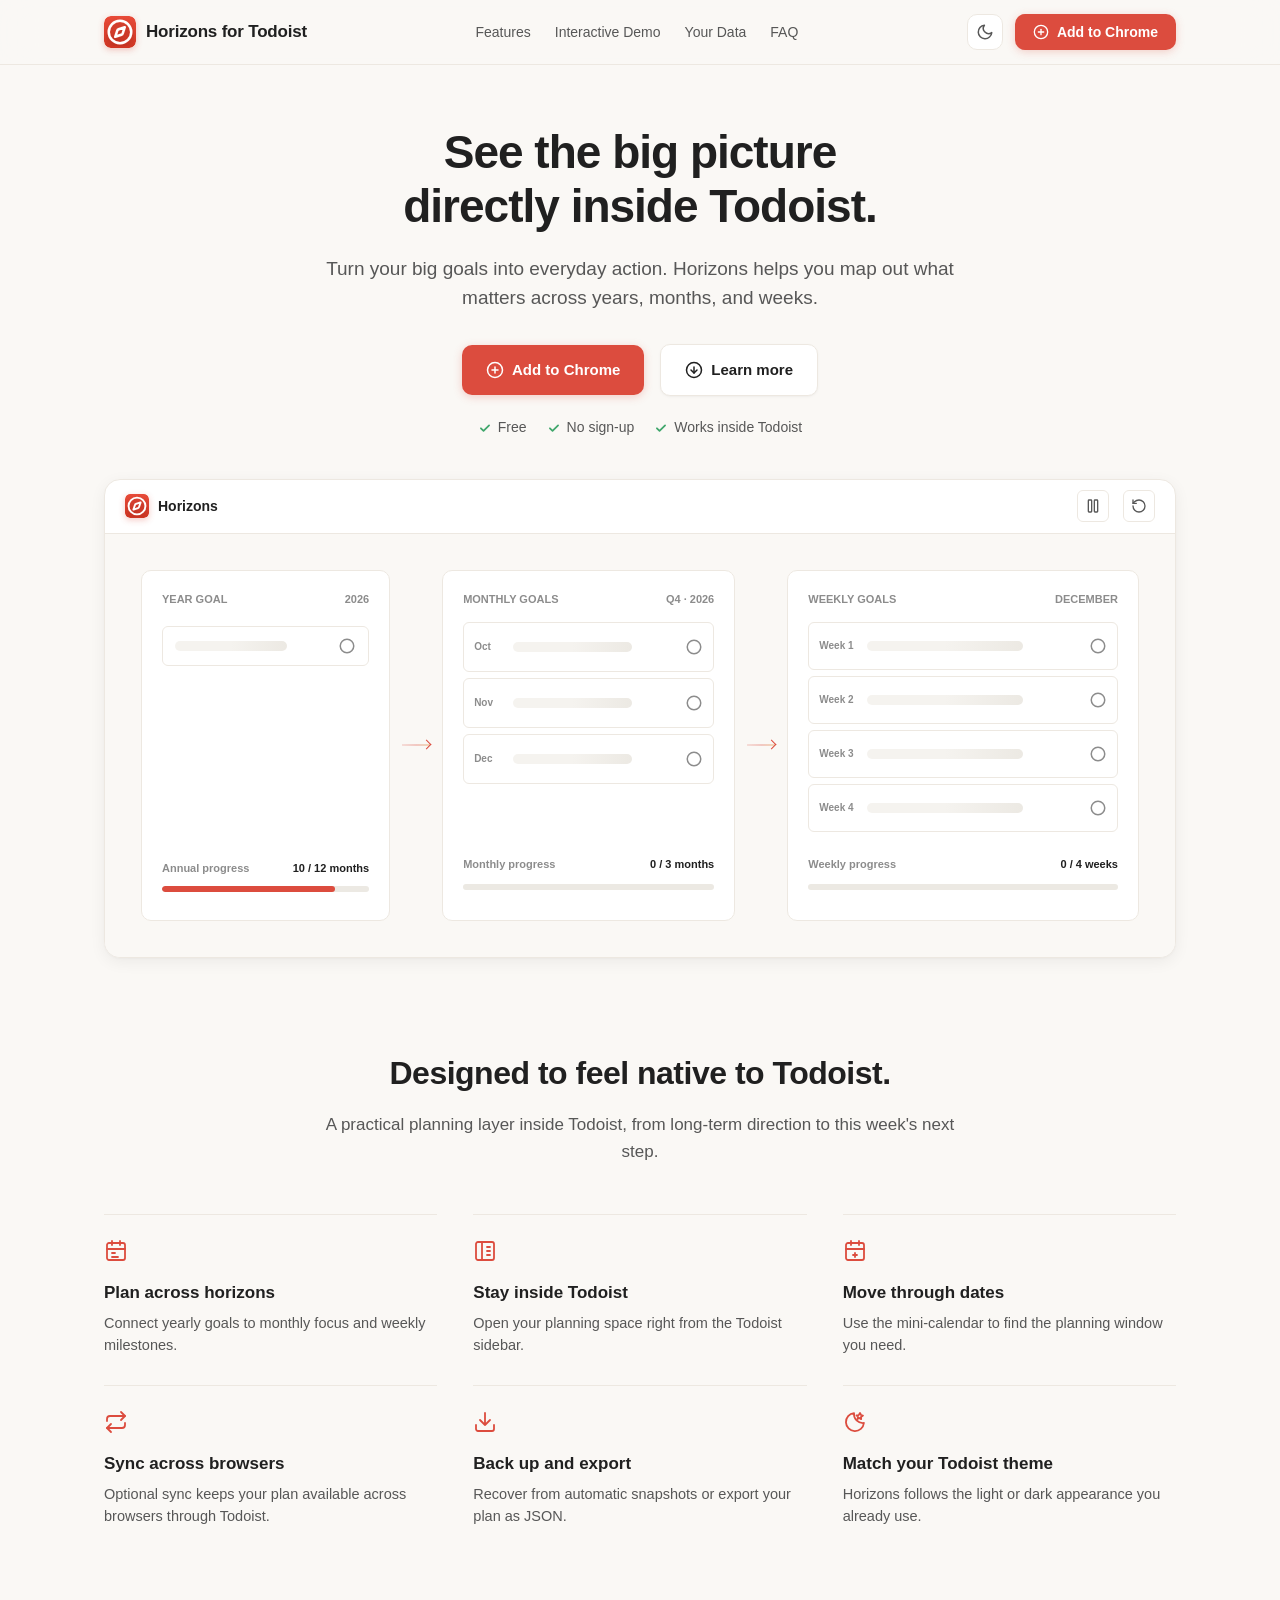
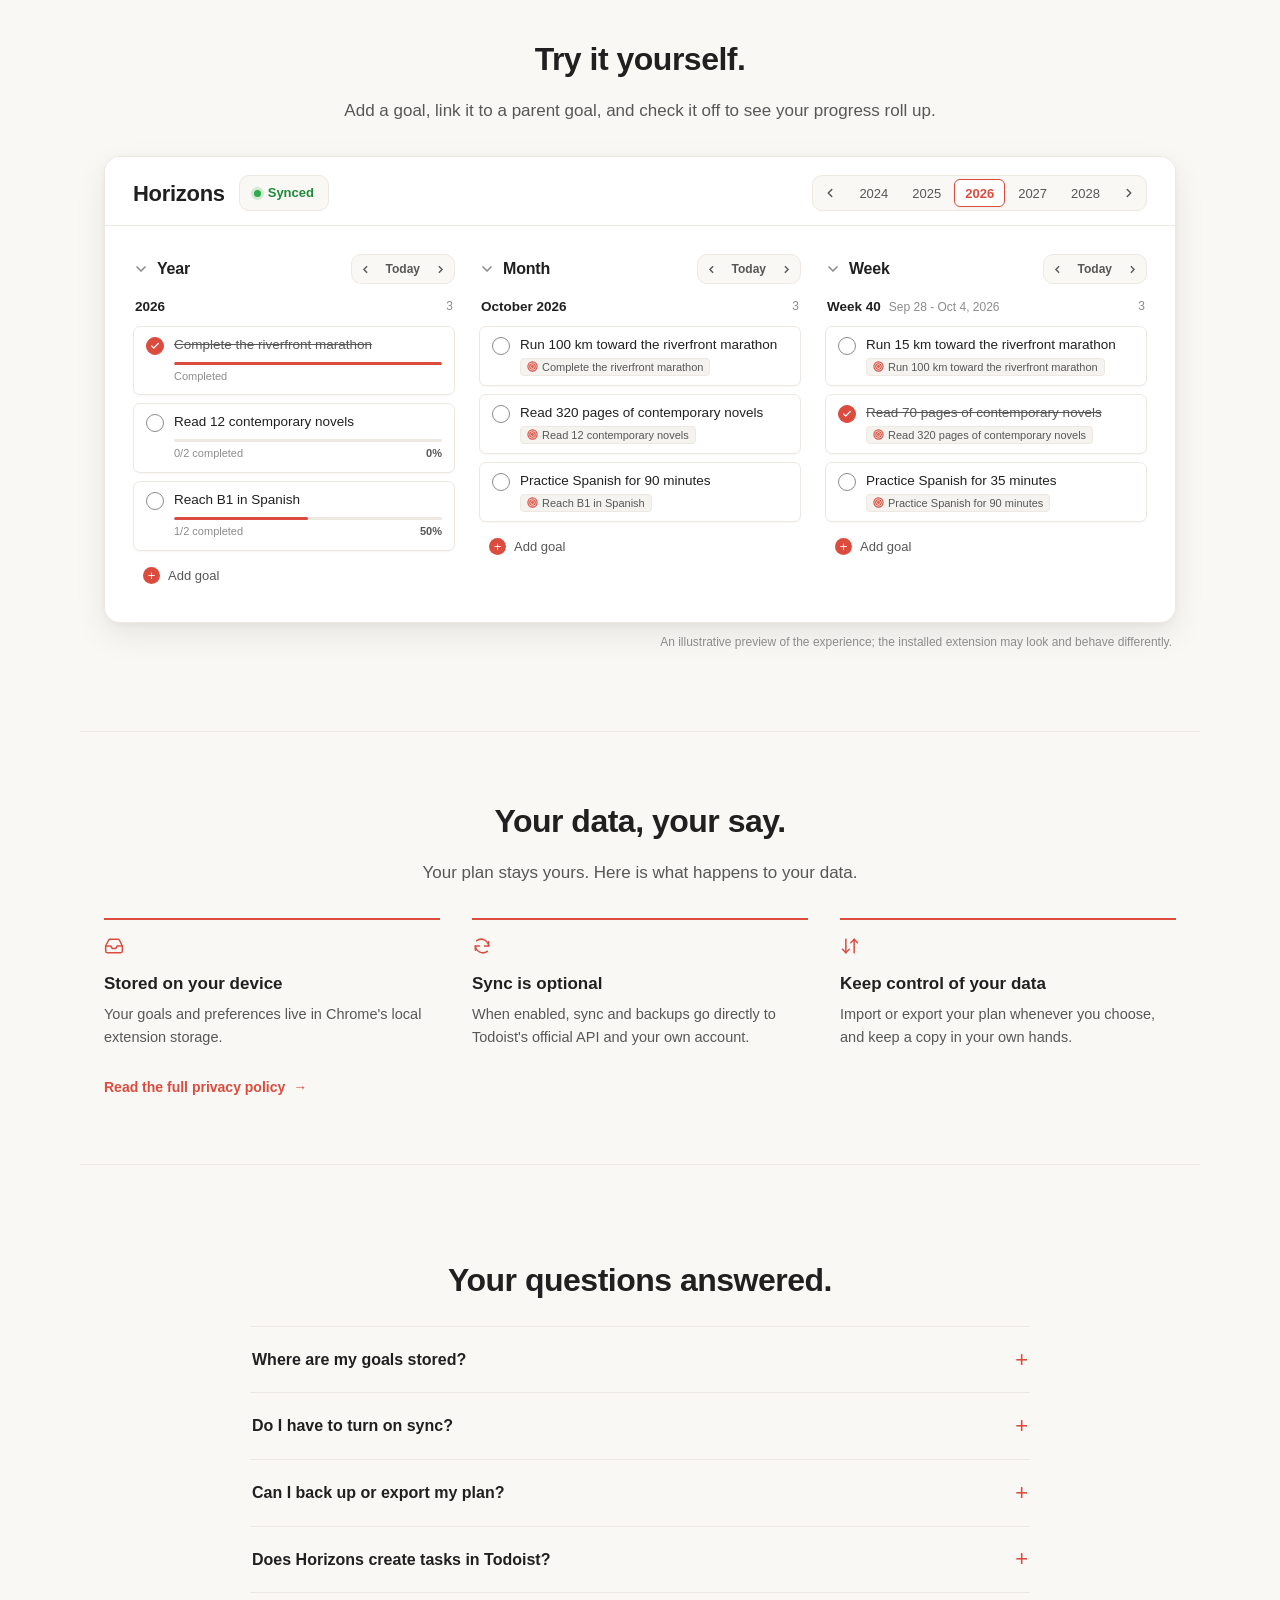
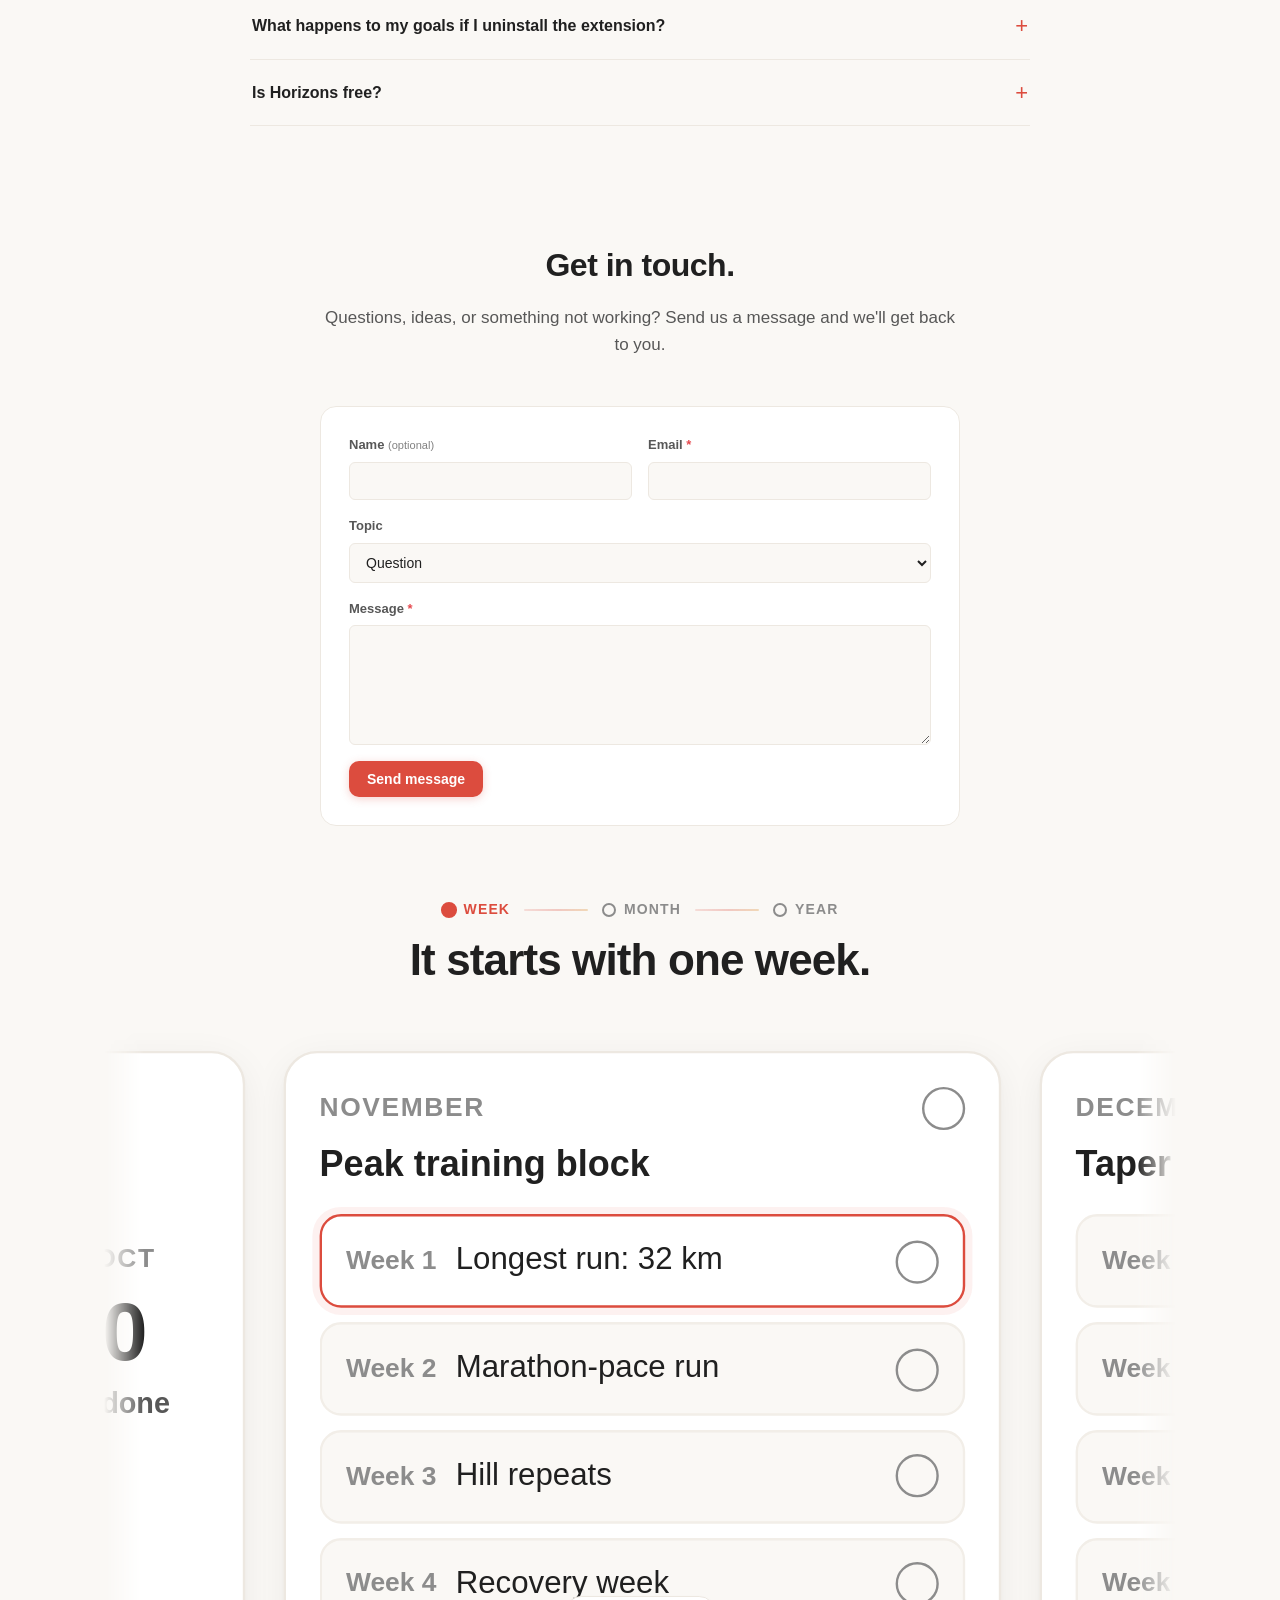
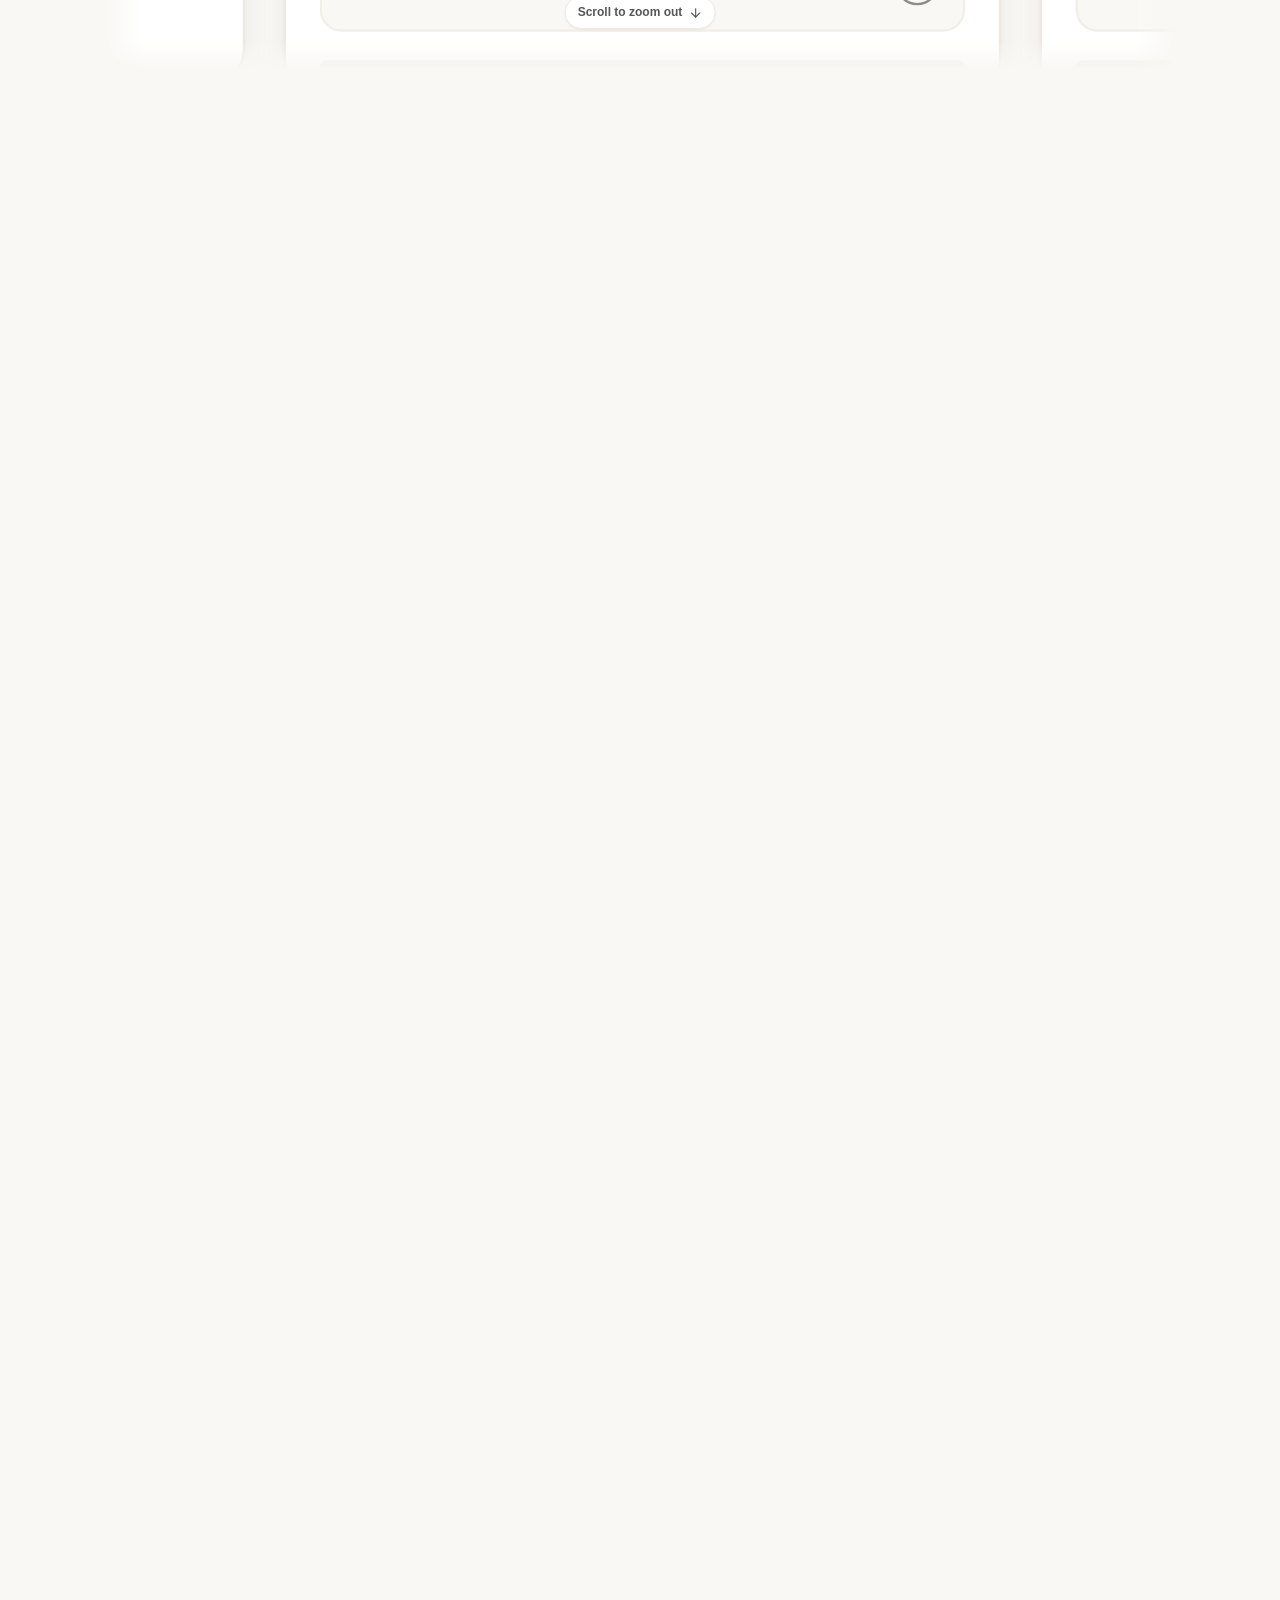
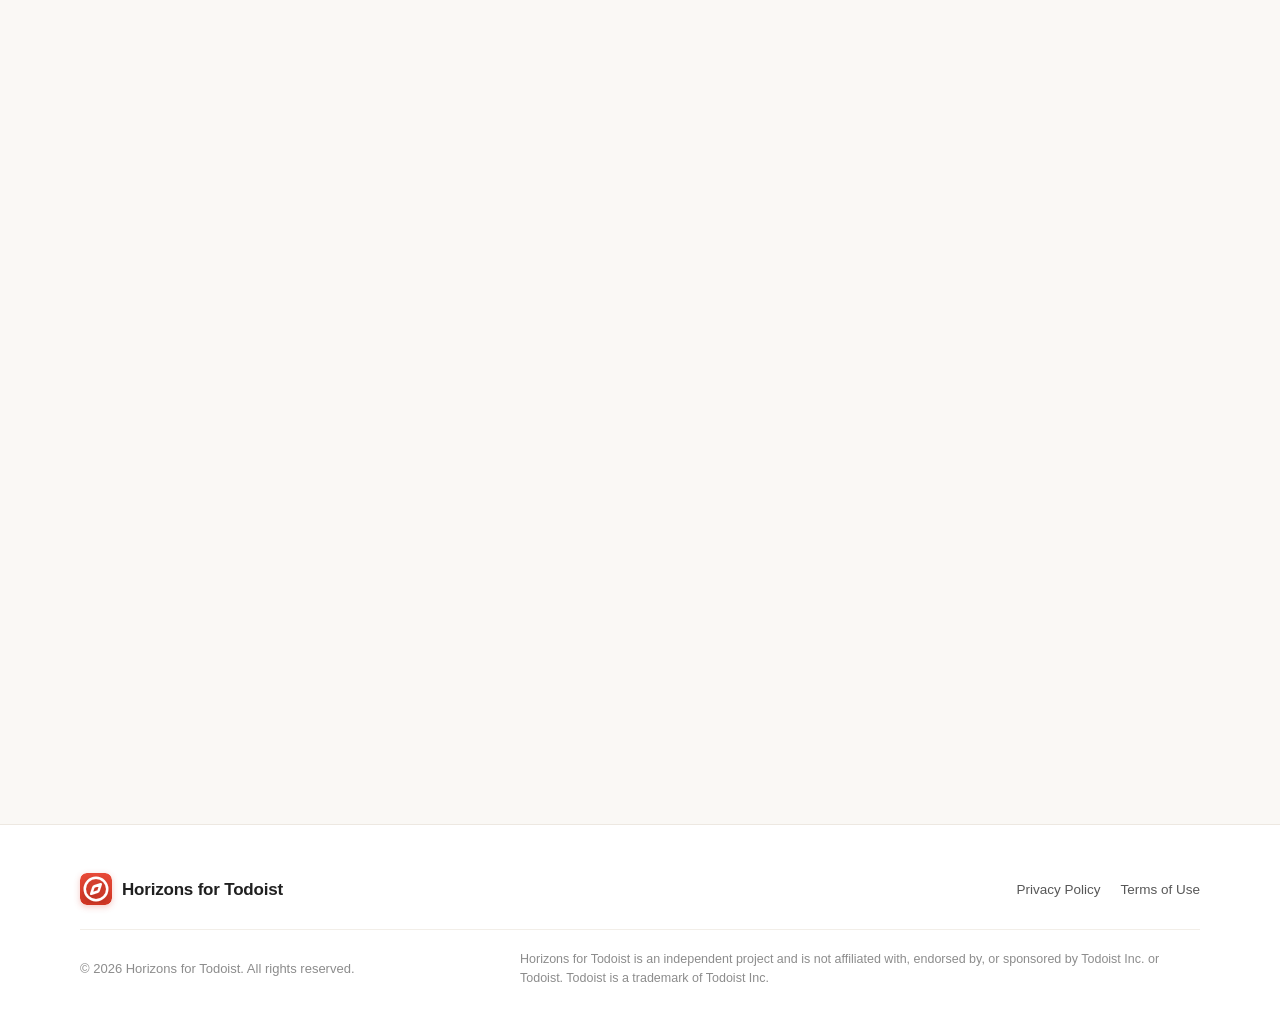
==== commit fffb456d: "Update Horizons website content and interactions Co-authored-by: Copilot <223556219+Copilot@users.no" ====
--- a/index.html
+++ b/index.html
@@ -7,7 +7,7 @@
   <meta name="referrer" content="strict-origin-when-cross-origin">
   <title>Horizons for Todoist: Plan Long-Term Goals Directly Inside Todoist</title>
   <meta name="description" content="Connect your daily tasks to your biggest life goals. Multi-tiered horizon planning (Year, Month, Week) for Todoist. 100% private and free to use.">
-  <link rel="stylesheet" href="style.css?v=20261005-j">
+  <link rel="stylesheet" href="style.css?v=20261005-k">
   <link rel="icon" type="image/svg+xml" href="assets/icon/icon.svg">
   <link rel="icon" type="image/png" sizes="32x32" href="assets/icon/32.png">
   <link rel="apple-touch-icon" href="assets/icon/128.png">
@@ -107,7 +107,7 @@
           <article class="journey-step journey-year">
             <div class="journey-step-label"><span>Year goal</span><span>2026</span></div>
             <div class="journey-goal-entry journey-year-entry is-saved">
-              <span class="journey-goal-copy" data-placeholder="Add a yearly goal">Write 12 short stories</span>
+              <span class="journey-goal-copy" data-placeholder="Add a yearly goal">Run my first marathon</span>
                 <span class="journey-goal-check journey-year-check is-complete">
               <svg aria-hidden="true" viewBox="0 0 24 24" fill="none" stroke="currentColor" stroke-width="2" stroke-linecap="round" stroke-linejoin="round"><circle cx="12" cy="12" r="9"></circle><path class="journey-check-path" d="m8 12 2.5 2.5L16 9"></path></svg>
                 </span>
@@ -115,7 +115,7 @@
             <div class="journey-year-progress" aria-hidden="true">
               <div class="journey-progress-line">
                 <span>Annual progress</span>
-                <span class="journey-year-count">12 / 12 stories</span>
+                <span class="journey-year-count">12 / 12 months</span>
               </div>
               <div class="journey-progress-track"><span class="journey-year-fill journey-progress-fill"></span></div>
             </div>
@@ -129,7 +129,7 @@
               <li class="journey-month-item is-complete" data-month="October">
                 <span class="journey-month-name">Oct</span>
                 <div class="journey-goal-entry is-saved">
-                  <span class="journey-goal-copy" data-placeholder="Add a monthly goal">Write story 10</span>
+                  <span class="journey-goal-copy" data-placeholder="Add a monthly goal">Run 28 km in one go</span>
                 </div>
                 <span class="journey-goal-check journey-month-check is-complete">
                   <svg aria-hidden="true" viewBox="0 0 24 24" fill="none" stroke="currentColor" stroke-width="2" stroke-linecap="round" stroke-linejoin="round"><circle cx="12" cy="12" r="9"></circle><path class="journey-check-path" d="m8 12 2.5 2.5L16 9"></path></svg>
@@ -138,7 +138,7 @@
               <li class="journey-month-item is-complete" data-month="November">
                 <span class="journey-month-name">Nov</span>
                 <div class="journey-goal-entry is-saved">
-                  <span class="journey-goal-copy" data-placeholder="Add a monthly goal">Write story 11</span>
+                  <span class="journey-goal-copy" data-placeholder="Add a monthly goal">Run 32 km in one go</span>
                 </div>
                 <span class="journey-goal-check journey-month-check is-complete">
                   <svg aria-hidden="true" viewBox="0 0 24 24" fill="none" stroke="currentColor" stroke-width="2" stroke-linecap="round" stroke-linejoin="round"><circle cx="12" cy="12" r="9"></circle><path class="journey-check-path" d="m8 12 2.5 2.5L16 9"></path></svg>
@@ -147,7 +147,7 @@
               <li class="journey-month-item is-complete" data-month="December">
                 <span class="journey-month-name">Dec</span>
                 <div class="journey-goal-entry is-saved">
-                  <span class="journey-goal-copy" data-placeholder="Add a monthly goal">Write story 12</span>
+                  <span class="journey-goal-copy" data-placeholder="Add a monthly goal">Race day: 42.2 km</span>
                 </div>
                 <span class="journey-goal-check journey-month-check is-complete">
                   <svg aria-hidden="true" viewBox="0 0 24 24" fill="none" stroke="currentColor" stroke-width="2" stroke-linecap="round" stroke-linejoin="round"><circle cx="12" cy="12" r="9"></circle><path class="journey-check-path" d="m8 12 2.5 2.5L16 9"></path></svg>
@@ -168,28 +168,28 @@
               <li class="journey-week-item is-complete" data-week="1">
                 <span class="journey-week-number">Week 1</span>
                 <div class="journey-goal-entry is-saved">
-                  <span class="journey-goal-copy" data-placeholder="Add a weekly goal">Outline story 12</span>
+                  <span class="journey-goal-copy" data-placeholder="Add a weekly goal">Aerobic 20 km run</span>
                 </div>
                 <span class="journey-goal-check journey-week-check is-complete"><svg aria-hidden="true" viewBox="0 0 24 24" fill="none" stroke="currentColor" stroke-width="2" stroke-linecap="round" stroke-linejoin="round"><circle cx="12" cy="12" r="9"></circle><path class="journey-check-path" d="m8 12 2.5 2.5L16 9"></path></svg></span>
               </li>
               <li class="journey-week-item is-complete" data-week="2">
                 <span class="journey-week-number">Week 2</span>
                 <div class="journey-goal-entry is-saved">
-                  <span class="journey-goal-copy" data-placeholder="Add a weekly goal">Draft the first half</span>
+                  <span class="journey-goal-copy" data-placeholder="Add a weekly goal">Aerobic 12 km run</span>
                 </div>
                 <span class="journey-goal-check journey-week-check is-complete"><svg aria-hidden="true" viewBox="0 0 24 24" fill="none" stroke="currentColor" stroke-width="2" stroke-linecap="round" stroke-linejoin="round"><circle cx="12" cy="12" r="9"></circle><path class="journey-check-path" d="m8 12 2.5 2.5L16 9"></path></svg></span>
               </li>
               <li class="journey-week-item is-complete" data-week="3">
                 <span class="journey-week-number">Week 3</span>
                 <div class="journey-goal-entry is-saved">
-                  <span class="journey-goal-copy" data-placeholder="Add a weekly goal">Finish the draft</span>
+                  <span class="journey-goal-copy" data-placeholder="Add a weekly goal">8 km, including 3 km fast</span>
                 </div>
                 <span class="journey-goal-check journey-week-check is-complete"><svg aria-hidden="true" viewBox="0 0 24 24" fill="none" stroke="currentColor" stroke-width="2" stroke-linecap="round" stroke-linejoin="round"><circle cx="12" cy="12" r="9"></circle><path class="journey-check-path" d="m8 12 2.5 2.5L16 9"></path></svg></span>
               </li>
               <li class="journey-week-item is-complete" data-week="4">
                 <span class="journey-week-number">Week 4</span>
                 <div class="journey-goal-entry is-saved">
-                  <span class="journey-goal-copy" data-placeholder="Add a weekly goal">Revise and submit</span>
+                  <span class="journey-goal-copy" data-placeholder="Add a weekly goal">Race day: 42.2 km</span>
                 </div>
                 <span class="journey-goal-check journey-week-check is-complete"><svg aria-hidden="true" viewBox="0 0 24 24" fill="none" stroke="currentColor" stroke-width="2" stroke-linecap="round" stroke-linejoin="round"><circle cx="12" cy="12" r="9"></circle><path class="journey-check-path" d="m8 12 2.5 2.5L16 9"></path></svg></span>
               </li>
@@ -491,12 +491,12 @@
 
       <div class="faq-list">
         <details class="faq-item scroll-reveal">
-          <summary>How do the year, month, and week horizons fit together?</summary>
-          <div class="faq-answer"><p>Yearly goals set your direction. Monthly focuses and weekly milestones break that direction into manageable steps inside Todoist.</p></div>
-        </details>
-        <details class="faq-item scroll-reveal">
           <summary>Where are my goals stored?</summary>
-          <div class="faq-answer"><p>Goals and preferences are stored locally in your browser. If you choose to use sync or backups, the extension communicates directly with Todoist's official API.</p></div>
+          <div class="faq-answer">
+            <p>Goals and preferences are stored locally in your browser.</p>
+
+            <p>If you enable sync, Horizons also stores your goals in a separate project in your Todoist account.</p>
+          </div>
         </details>
         <details class="faq-item scroll-reveal">
           <summary>Do I have to turn on sync?</summary>
@@ -507,8 +507,20 @@
           <div class="faq-answer"><p>Yes. Horizons includes automatic snapshots and a JSON export so you can keep a copy of your plan.</p></div>
         </details>
         <details class="faq-item scroll-reveal">
-          <summary>Does Horizons work inside Todoist?</summary>
-          <div class="faq-answer"><p>Yes. Open Horizons from the Todoist sidebar and plan alongside your existing tasks.</p></div>
+          <summary>Does Horizons create tasks in Todoist?</summary>
+          <div class="faq-answer">
+            <p>No. Horizons doesn't create or delete tasks in your regular Todoist projects or change your regular to-dos.</p>
+
+            <p>If sync or backups are enabled, Horizons creates a separate, hidden Todoist project to store its planning data.</p>
+          </div>
+        </details>
+        <details class="faq-item scroll-reveal">
+          <summary>What happens to my goals if I uninstall the extension?</summary>
+          <div class="faq-answer">
+            <p>If you uninstall Horizons without sync or backups enabled, your local data is removed.</p>
+
+            <p>If you have sync and/or backups enabled, your goals remain in a separate Todoist project and can be restored when you reinstall the extension. You can also restore a JSON backup.</p>
+          </div>
         </details>
         <details class="faq-item scroll-reveal">
           <summary>Is Horizons free?</summary>
@@ -619,6 +631,11 @@
             <svg aria-hidden="true" width="18" height="18" viewBox="0 0 24 24" fill="none" stroke="currentColor" stroke-width="2" stroke-linecap="round" stroke-linejoin="round"><circle cx="12" cy="12" r="10"></circle><path d="M8 12h8M12 8v8"></path></svg>
             <span>Add to Chrome</span>
           </a>
+          <ul class="hero-perks cta-zoom-perks" aria-label="Highlights">
+            <li>Free</li>
+            <li>No sign-up</li>
+            <li>Works inside Todoist</li>
+          </ul>
         </div>
       </div>
     </section>
@@ -642,7 +659,7 @@
       <div class="footer-bottom scroll-reveal">
         <p>&copy; 2026 Horizons for Todoist. All rights reserved.</p>
         <p class="disclaimer-text">
-          Horizons for Todoist is an independent project and is not affiliated with, endorsed by, or sponsored by Doist Ltd or Todoist. Todoist is a registered trademark of Doist Ltd.
+          Horizons for Todoist is an independent project and is not affiliated with, endorsed by, or sponsored by Todoist Inc. or Todoist. Todoist is a trademark of Todoist Inc.
         </p>
       </div>
     </div>
--- a/style.css
+++ b/style.css
@@ -718,7 +718,8 @@
   box-shadow: 0 2px 6px rgba(0, 0, 0, 0.06);
 }
 
-.mini-goal-row.is-linked-highlight {
+.mini-goal-row.is-linked-highlight,
+.mini-goal-row.is-linked-highlight:hover {
   border-color: var(--td-brand);
 }
 
@@ -728,6 +729,10 @@
 
 [data-theme="dark"] .mini-goal-row:hover {
   border-color: #444;
+}
+
+[data-theme="dark"] .mini-goal-row.is-linked-highlight:hover {
+  border-color: #de4c4a;
 }
 
 .mini-goal-left {
@@ -1404,6 +1409,12 @@
   background: var(--td-brand);
 }
 
+@media (prefers-reduced-motion: no-preference) {
+  .journey-progress-track > span {
+    transition: width 360ms cubic-bezier(0.22, 1, 0.36, 1);
+  }
+}
+
 .journey-year-progress .journey-progress-track {
   margin: 8px 0;
 }
@@ -1586,6 +1597,14 @@
   line-height: 1.6;
 }
 
+.faq-answer p {
+  margin: 0;
+}
+
+.faq-answer p + p {
+  margin-block-start: 1em;
+}
+
 .final-install {
   padding-top: 48px;
   padding-bottom: 72px;
@@ -1675,6 +1694,42 @@
 
 .legal-card .legal-section + .legal-section {
   margin-top: 32px;
+}
+
+.legal-section--work-in-progress {
+  padding: 18px;
+  border: 1px dashed #b7791f;
+  border-left: 4px solid #b7791f;
+  border-radius: var(--td-radius-md);
+  background: rgba(245, 158, 11, 0.08);
+}
+
+.legal-section--work-in-progress h2 {
+  display: flex;
+  flex-wrap: wrap;
+  align-items: center;
+  justify-content: space-between;
+  gap: 8px 12px;
+}
+
+.work-in-progress-badge {
+  padding: 4px 8px;
+  border: 1px solid #b7791f;
+  border-radius: var(--td-radius-pill);
+  background: #fff3cd;
+  color: #704214;
+  font-size: 11px;
+  font-weight: 800;
+  letter-spacing: 0.06em;
+  line-height: 1.2;
+}
+
+.legal-card .work-in-progress-note {
+  margin-bottom: 0;
+  padding: 10px 12px;
+  border-radius: var(--td-radius-sm);
+  background: rgba(245, 158, 11, 0.12);
+  color: var(--td-text-primary);
 }
 
 .legal-card p,
@@ -2050,7 +2105,8 @@
 /* Contact form */
 .contact-section {
   padding-top: 24px;
-  padding-bottom: 80px;
+  padding-bottom: 24px;
+  margin-bottom: 24px;
 }
 
 .contact-form {
@@ -2943,6 +2999,10 @@
   font-size: 16px;
 }
 
+.cta-zoom-perks {
+  margin-top: 16px;
+}
+
 @media (max-width: 760px) {
   .cta-zoom-map {
     width: 320px;
@@ -3007,3 +3067,46 @@
     animation: none;
   }
 }
+
+/* Optional horizon-line signature: remove this block to revert the motif. */
+.journey-demo,
+.cta-zoom {
+  --horizon-rail-muted: linear-gradient(
+    90deg,
+    rgba(220, 76, 62, 0.16),
+    rgba(220, 76, 62, 0.28) 52%,
+    rgba(225, 164, 84, 0.38)
+  );
+  --horizon-rail-active: linear-gradient(90deg, var(--td-brand), #e1a454);
+}
+
+.journey-connector {
+  height: 2px;
+  background: var(--horizon-rail-muted);
+}
+
+.journey-connector::after {
+  border-color: var(--td-brand);
+}
+
+.cta-zoom-step-line {
+  height: 2px;
+  background: var(--horizon-rail-muted);
+}
+
+.cta-zoom-step-line i {
+  background: var(--horizon-rail-active);
+}
+
+@media (max-width: 860px) {
+  .journey-connector {
+    width: 2px;
+    height: 24px;
+    background: linear-gradient(
+      180deg,
+      rgba(220, 76, 62, 0.16),
+      rgba(220, 76, 62, 0.28) 52%,
+      rgba(225, 164, 84, 0.38)
+    );
+  }
+}
